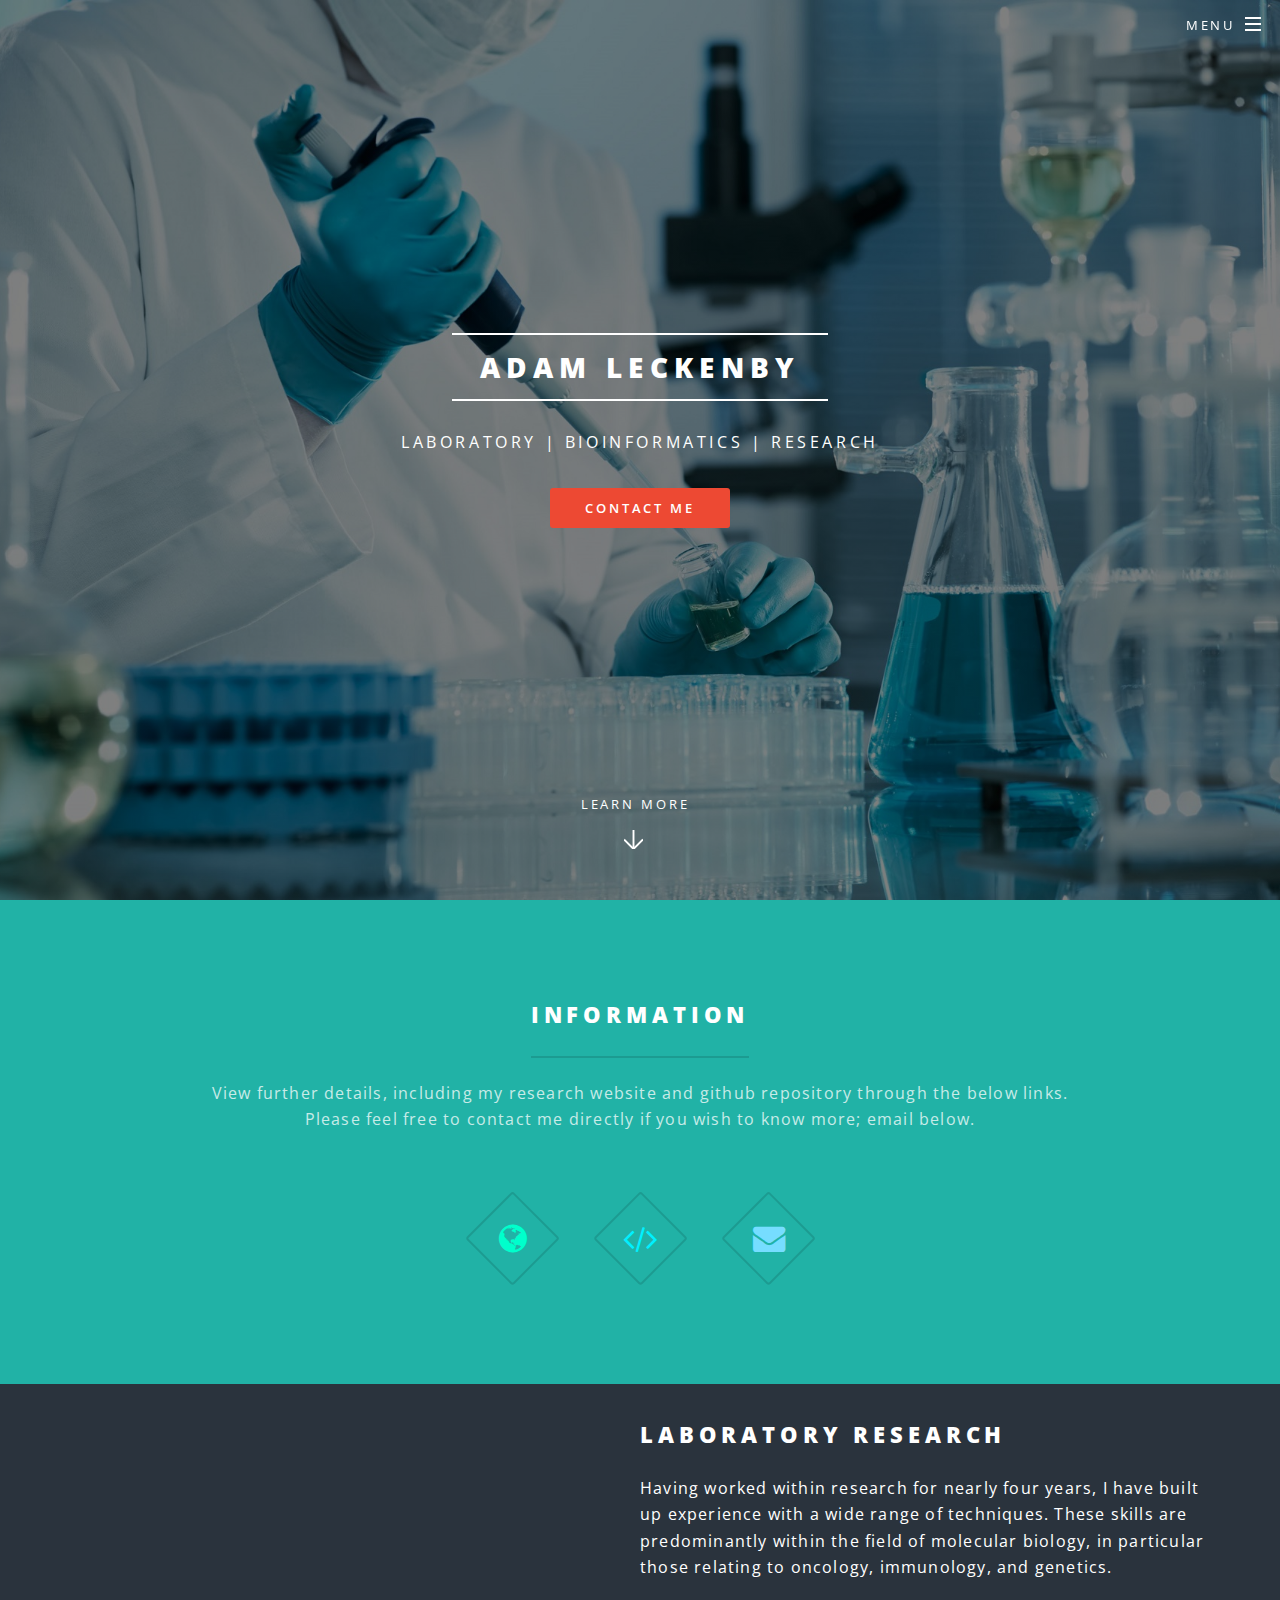
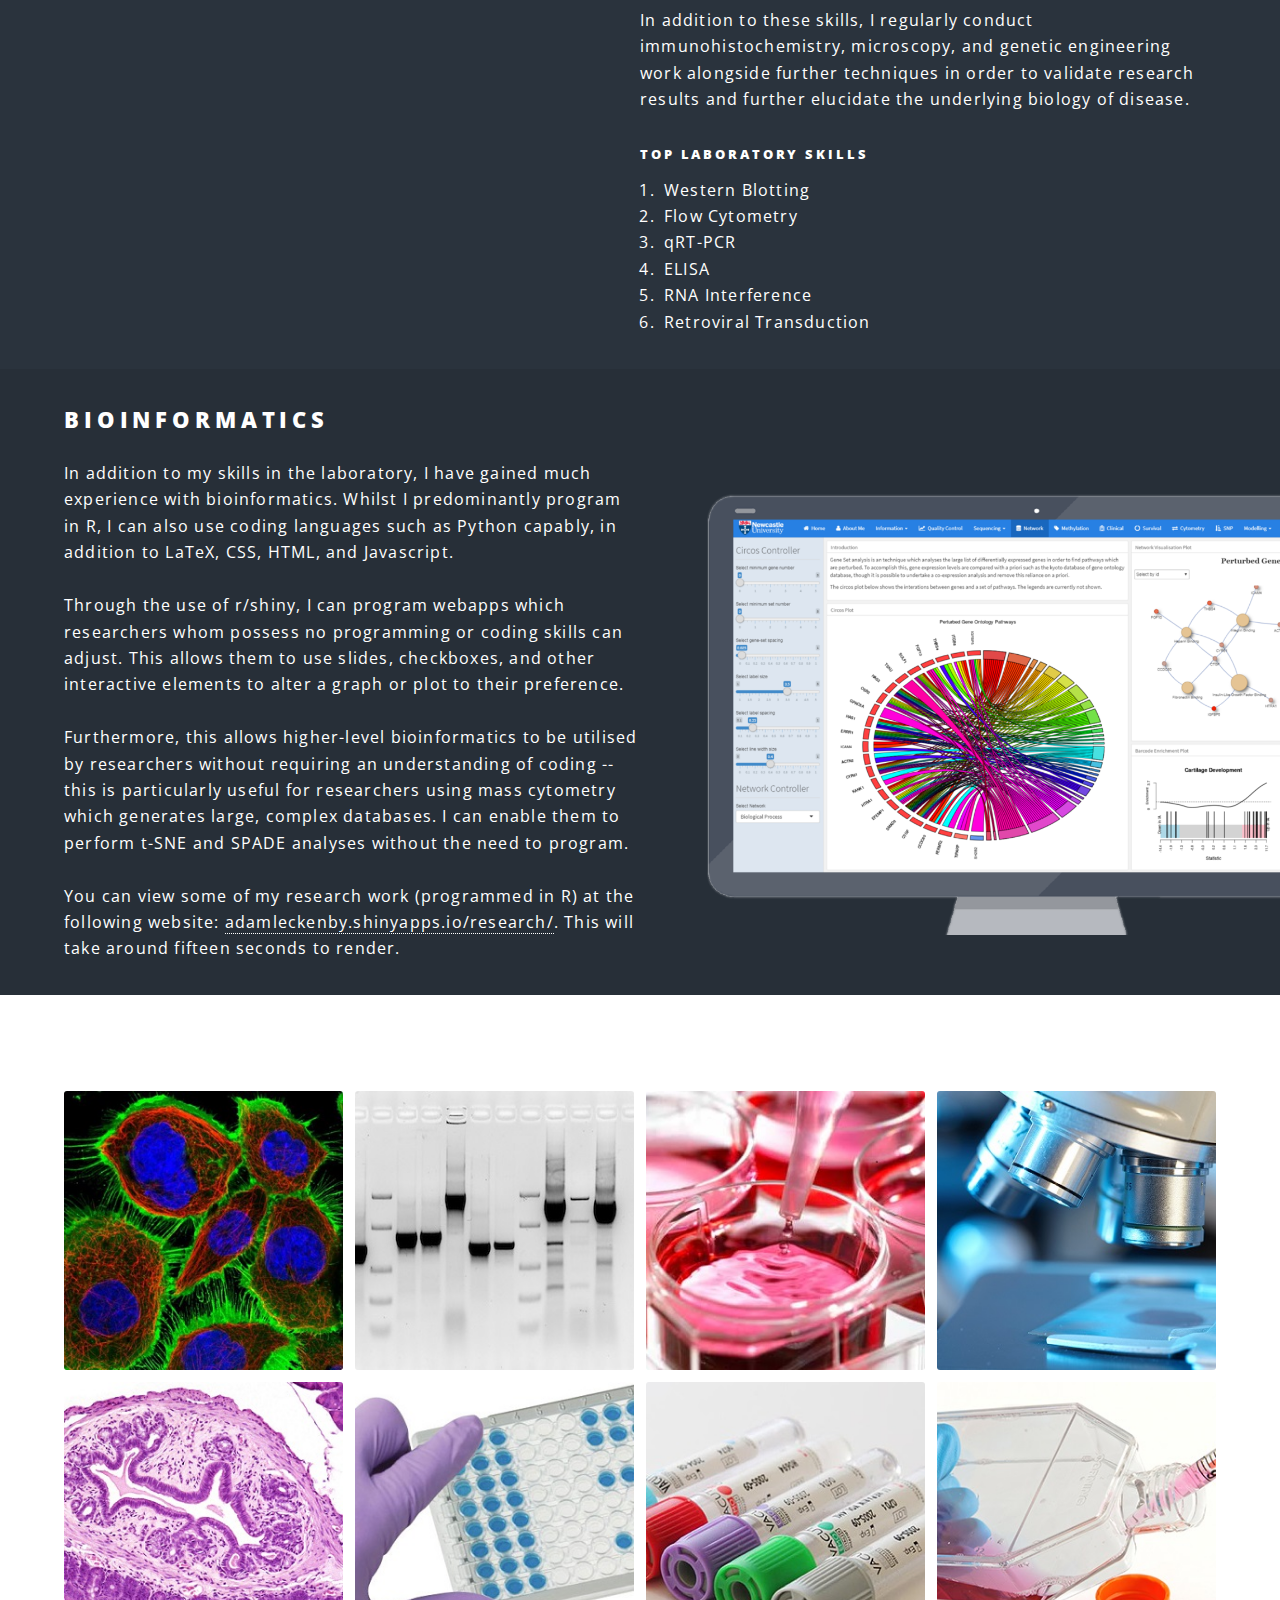
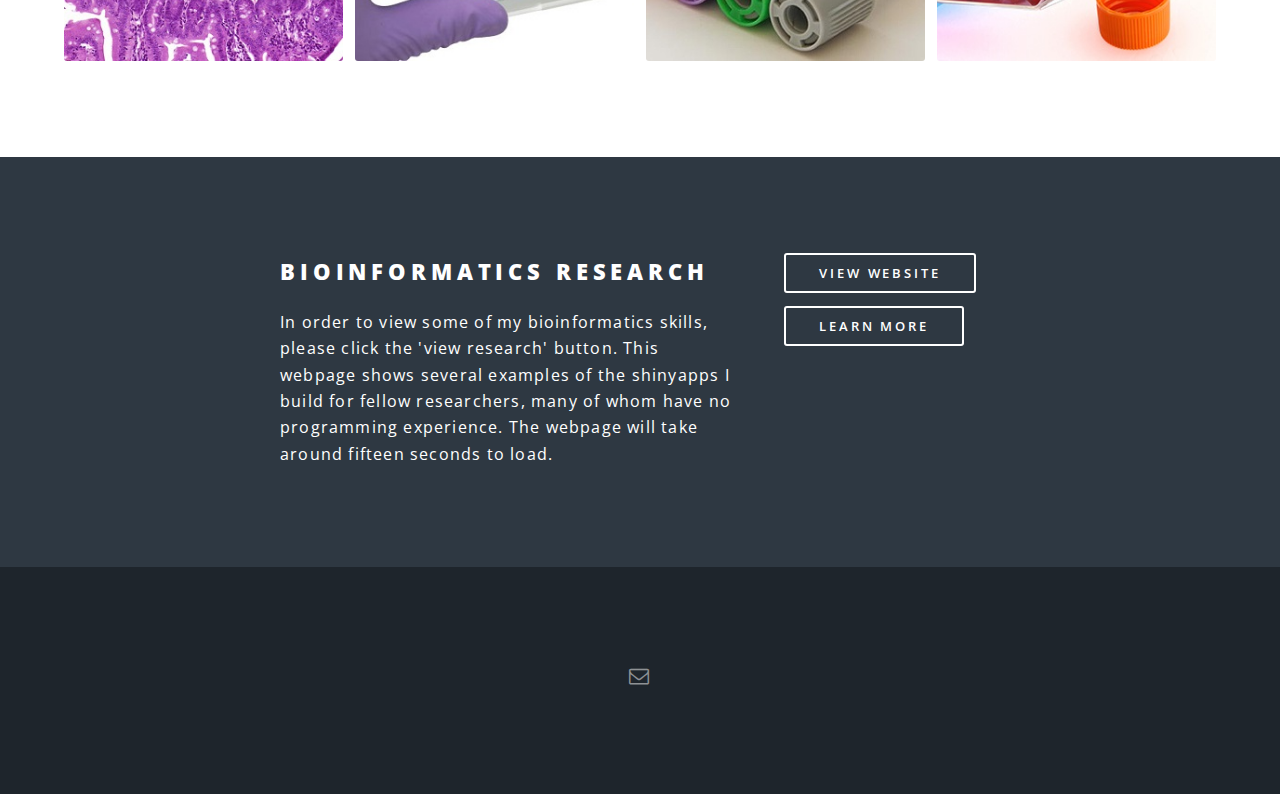
==== index.html @ 069f8b8f "Website Re-upload 2017" ====
<!DOCTYPE HTML>
<html>
	<head>
		<title>Adam Leckenby</title>
		<meta charset="utf-8" />
		<meta name="viewport" content="width=device-width, initial-scale=1" />
		<!--[if lte IE 8]><script src="assets/js/ie/html5shiv.js"></script><![endif]-->
		<link rel="stylesheet" href="assets/css/main.css" />
		<!--[if lte IE 8]><link rel="stylesheet" href="assets/css/ie8.css" /><![endif]-->
		<!--[if lte IE 9]><link rel="stylesheet" href="assets/css/ie9.css" /><![endif]-->
	</head>
	<body class="landing">

		<!-- Page Wrapper -->
			<div id="page-wrapper">

				<!-- Header -->
					<header id="header" class="alt">
						<h1><a href="index.html">Adam Leckenby</a></h1>
						<nav id="nav">
							<ul>
								<li class="special">
									<a href="#menu" class="menuToggle"><span>Menu</span></a>
									<div id="menu">
										<ul>
											<li><a href="index.html">Home</a></li>
											<li><a href="#two">Research</a></li>
											<li><a href="#one">Contact Me</a></li>
										</ul>
									</div>
								</li>
							</ul>
						</nav>
					</header>

				<!-- Banner -->
					<section id="banner">
						<div class="inner">
							<h2>Adam Leckenby</h2>
							<p>Laboratory | Bioinformatics | Research </p>
							<ul class="actions">
								<li><a href="mailto:adam.leckenby@newcastle.ac.uk" class="button special">Contact Me</a></li>
							</ul>
						</div>
						<a href="#one" class="more scrolly">Learn More</a>
					</section>

				<!-- One -->
					<section id="one" class="wrapper style1 special">
						<div class="inner">
							<header class="major">
								<h2>Information</h2>
								<p>View further details, including my research website and github repository through the below links.<br />
								Please feel free to contact me directly if you wish to know more; email below.</p>
							</header>
							<ul class="icons major">
								<li><a href="https://adamleckenby.shinyapps.io/research/" <span class="icon fa-globe major style1" > <span class="label"></span></span></li></a>
								<li><a href="https://www.github.com/adamleckenby" <span class="icon fa-code major style2"> <span class="label"></span></span></li></a>
								<li><a href="mailto:adam.leckenby@newcastle.ac.uk" <span class="icon fa-envelope major style3"> <span class="label"></span></span></li></a>
							</ul>
						</div>
					</section>

				<!-- Two -->
					<section id="two" class="wrapper alt style2">
						<section class="spotlight">
							<div class="image"><img src="images/pic01.png" alt="" /></div><div class="content">
								<h2>Laboratory Research</h2>
								<p>Having worked within research for nearly four years, I have built up experience with a wide range of techniques. These skills are predominantly within the field of molecular biology, in particular those relating to oncology, immunology, and genetics. <br />
								 <br />
								In addition to these skills, I regularly conduct immunohistochemistry, microscopy, and genetic engineering work alongside further techniques in order to validate research results and further elucidate the underlying biology of disease.</p>							
								<h5>Top Laboratory Skills</h5>
								<ol>
									<li>Western Blotting</li>
									<li>Flow Cytometry</li>
									<li>qRT-PCR</li>
									<li>ELISA</li>
									<li>RNA Interference</li>
									<li>Retroviral Transduction</li>
								</ol>
							</div>
						</section>
						<section class="spotlight">
							<div class="image"><img src="images/pic02.png" alt="" /></div><div class="content">
								<h2>Bioinformatics</h2>
								<p>In addition to my skills in the laboratory, I have gained much experience with bioinformatics. Whilst I predominantly program in R, I can also use coding languages such as Python capably, in addition to LaTeX, CSS, HTML, and Javascript. <br />
								 <br />
								Through the use of r/shiny, I can program webapps which researchers whom possess no programming or coding skills can adjust. This allows them to use slides, checkboxes, and other interactive elements to alter a graph or plot to their preference. <br />
								 <br />
								Furthermore, this allows higher-level bioinformatics to be utilised by researchers without requiring an understanding of coding -- this is particularly useful for researchers using mass cytometry which generates large, complex databases. I can enable them to perform t-SNE and SPADE analyses without the need to program. <br />
								 <br />
								You can view some of my research work (programmed in R) at the following website: <a href="https://adamleckenby.shinyapps.io/research/">adamleckenby.shinyapps.io/research/</a>. This will take around fifteen seconds to render. </p>
							</div>
						</section>
						<section class="wrapper style5">
							<div class="inner">
							    <div class="box alt">
									<div class="row uniform 50%">
										<div class="3u"><span class="image fit"><img src="images/a.jpg" alt="" /></span></div>
										<div class="3u"><span class="image fit"><img src="images/b.jpg" alt="" /></span></div>
										<div class="3u"><span class="image fit"><img src="images/c.jpg" alt="" /></span></div>
										<div class="3u"><span class="image fit"><img src="images/d.jpg" alt="" /></span></div>
										<div class="3u"><span class="image fit"><img src="images/e.jpg" alt="" /></span></div>
										<div class="3u"><span class="image fit"><img src="images/f.jpg" alt="" /></span></div>
										<div class="3u"><span class="image fit"><img src="images/g.jpg" alt="" /></span></div>
										<div class="3u"><span class="image fit"><img src="images/h.jpg" alt="" /></span></div>
									</div>
							    </div>
						</section>

				<!-- CTA -->
					<section id="cta" class="wrapper style4">
						<div class="inner">
							<header>
								<h2>Bioinformatics Research</h2>
							    <p>In order to view some of my bioinformatics skills, please click the 'view research' button. This webpage shows several examples of the shinyapps I build for fellow researchers, many of whom have no programming experience. The webpage will take around fifteen seconds to load.</p>
							</header>
							<ul class="actions horizontal">
								<li><a href="https://adamleckenby.shinyapps.io/research/" class="button fit">View Website</a></li>
								<li><a href="https://uk.linkedin.com/in/adamleckenby" class="button fit">Learn More</a></li>
							</ul>
						</div>
					</section>

				<!-- Footer -->
					<footer id="footer">
						<ul class="icons">
							<li><a href="mailto:adam.leckenby@newcastle.ac.uk" class="icon fa-envelope-o"><span class="label">Email</span></a></li>
						</ul>
					</footer>

			</div>

		<!-- Scripts -->
			<script src="assets/js/jquery.min.js"></script>
			<script src="assets/js/jquery.scrollex.min.js"></script>
			<script src="assets/js/jquery.scrolly.min.js"></script>
			<script src="assets/js/skel.min.js"></script>
			<script src="assets/js/util.js"></script>
			<!--[if lte IE 8]><script src="assets/js/ie/respond.min.js"></script><![endif]-->
			<script src="assets/js/main.js"></script>

	</body>
</html>
---- assets/css/main.css ----
@import url(font-awesome.min.css);
@import url("https://fonts.googleapis.com/css?family=Open+Sans:400,400italic,600,600italic,800,800italic");

/*
	Spectral by HTML5 UP
	html5up.net | @ajlkn
	Free for personal and commercial use under the CCA 3.0 license (html5up.net/license)
*/

/* Reset */

	html, body, div, span, applet, object, iframe, h1, h2, h3, h4, h5, h6, p, blockquote, pre, a, abbr, acronym, address, big, cite, code, del, dfn, em, img, ins, kbd, q, s, samp, small, strike, strong, sub, sup, tt, var, b, u, i, center, dl, dt, dd, ol, ul, li, fieldset, form, label, legend, table, caption, tbody, tfoot, thead, tr, th, td, article, aside, canvas, details, embed, figure, figcaption, footer, header, hgroup, menu, nav, output, ruby, section, summary, time, mark, audio, video {
		margin: 0;
		padding: 0;
		border: 0;
		font-size: 100%;
		font: inherit;
		vertical-align: baseline;
	}

	article, aside, details, figcaption, figure, footer, header, hgroup, menu, nav, section {
		display: block;
	}

	body {
		line-height: 1;
	}

	ol, ul {
		list-style: none;
	}

	blockquote, q {
		quotes: none;
	}

	blockquote:before, blockquote:after, q:before, q:after {
		content: '';
		content: none;
	}

	table {
		border-collapse: collapse;
		border-spacing: 0;
	}

	body {
		-webkit-text-size-adjust: none;
	}

/* Box Model */

	*, *:before, *:after {
		-moz-box-sizing: border-box;
		-webkit-box-sizing: border-box;
		box-sizing: border-box;
	}

/* Grid */

	.row {
		border-bottom: solid 1px transparent;
		-moz-box-sizing: border-box;
		-webkit-box-sizing: border-box;
		box-sizing: border-box;
	}

	.row > * {
		float: left;
		-moz-box-sizing: border-box;
		-webkit-box-sizing: border-box;
		box-sizing: border-box;
	}

	.row:after, .row:before {
		content: '';
		display: block;
		clear: both;
		height: 0;
	}

	.row.uniform > * > :first-child {
		margin-top: 0;
	}

	.row.uniform > * > :last-child {
		margin-bottom: 0;
	}

	.row.\30 \25 > * {
		padding: 0 0 0 0em;
	}

	.row.\30 \25 {
		margin: 0 0 -1px 0em;
	}

	.row.uniform.\30 \25 > * {
		padding: 0em 0 0 0em;
	}

	.row.uniform.\30 \25 {
		margin: 0em 0 -1px 0em;
	}

	.row > * {
		padding: 0 0 0 1.5em;
	}

	.row {
		margin: 0 0 -1px -1.5em;
	}

	.row.uniform > * {
		padding: 1.5em 0 0 1.5em;
	}

	.row.uniform {
		margin: -1.5em 0 -1px -1.5em;
	}

	.row.\32 00\25 > * {
		padding: 0 0 0 3em;
	}

	.row.\32 00\25 {
		margin: 0 0 -1px -3em;
	}

	.row.uniform.\32 00\25 > * {
		padding: 3em 0 0 3em;
	}

	.row.uniform.\32 00\25 {
		margin: -3em 0 -1px -3em;
	}

	.row.\31 50\25 > * {
		padding: 0 0 0 2.25em;
	}

	.row.\31 50\25 {
		margin: 0 0 -1px -2.25em;
	}

	.row.uniform.\31 50\25 > * {
		padding: 2.25em 0 0 2.25em;
	}

	.row.uniform.\31 50\25 {
		margin: -2.25em 0 -1px -2.25em;
	}

	.row.\35 0\25 > * {
		padding: 0 0 0 0.75em;
	}

	.row.\35 0\25 {
		margin: 0 0 -1px -0.75em;
	}

	.row.uniform.\35 0\25 > * {
		padding: 0.75em 0 0 0.75em;
	}

	.row.uniform.\35 0\25 {
		margin: -0.75em 0 -1px -0.75em;
	}

	.row.\32 5\25 > * {
		padding: 0 0 0 0.375em;
	}

	.row.\32 5\25 {
		margin: 0 0 -1px -0.375em;
	}

	.row.uniform.\32 5\25 > * {
		padding: 0.375em 0 0 0.375em;
	}

	.row.uniform.\32 5\25 {
		margin: -0.375em 0 -1px -0.375em;
	}

	.\31 2u, .\31 2u\24 {
		width: 100%;
		clear: none;
		margin-left: 0;
	}

	.\31 1u, .\31 1u\24 {
		width: 91.6666666667%;
		clear: none;
		margin-left: 0;
	}

	.\31 0u, .\31 0u\24 {
		width: 83.3333333333%;
		clear: none;
		margin-left: 0;
	}

	.\39 u, .\39 u\24 {
		width: 75%;
		clear: none;
		margin-left: 0;
	}

	.\38 u, .\38 u\24 {
		width: 66.6666666667%;
		clear: none;
		margin-left: 0;
	}

	.\37 u, .\37 u\24 {
		width: 58.3333333333%;
		clear: none;
		margin-left: 0;
	}

	.\36 u, .\36 u\24 {
		width: 50%;
		clear: none;
		margin-left: 0;
	}

	.\35 u, .\35 u\24 {
		width: 41.6666666667%;
		clear: none;
		margin-left: 0;
	}

	.\34 u, .\34 u\24 {
		width: 33.3333333333%;
		clear: none;
		margin-left: 0;
	}

	.\33 u, .\33 u\24 {
		width: 25%;
		clear: none;
		margin-left: 0;
	}

	.\32 u, .\32 u\24 {
		width: 16.6666666667%;
		clear: none;
		margin-left: 0;
	}

	.\31 u, .\31 u\24 {
		width: 8.3333333333%;
		clear: none;
		margin-left: 0;
	}

	.\31 2u\24 + *,
	.\31 1u\24 + *,
	.\31 0u\24 + *,
	.\39 u\24 + *,
	.\38 u\24 + *,
	.\37 u\24 + *,
	.\36 u\24 + *,
	.\35 u\24 + *,
	.\34 u\24 + *,
	.\33 u\24 + *,
	.\32 u\24 + *,
	.\31 u\24 + * {
		clear: left;
	}

	.\-11u {
		margin-left: 91.66667%;
	}

	.\-10u {
		margin-left: 83.33333%;
	}

	.\-9u {
		margin-left: 75%;
	}

	.\-8u {
		margin-left: 66.66667%;
	}

	.\-7u {
		margin-left: 58.33333%;
	}

	.\-6u {
		margin-left: 50%;
	}

	.\-5u {
		margin-left: 41.66667%;
	}

	.\-4u {
		margin-left: 33.33333%;
	}

	.\-3u {
		margin-left: 25%;
	}

	.\-2u {
		margin-left: 16.66667%;
	}

	.\-1u {
		margin-left: 8.33333%;
	}

	@media screen and (max-width: 1680px) {

		.row > * {
			padding: 0 0 0 1.5em;
		}

		.row {
			margin: 0 0 -1px -1.5em;
		}

		.row.uniform > * {
			padding: 1.5em 0 0 1.5em;
		}

		.row.uniform {
			margin: -1.5em 0 -1px -1.5em;
		}

		.row.\32 00\25 > * {
			padding: 0 0 0 3em;
		}

		.row.\32 00\25 {
			margin: 0 0 -1px -3em;
		}

		.row.uniform.\32 00\25 > * {
			padding: 3em 0 0 3em;
		}

		.row.uniform.\32 00\25 {
			margin: -3em 0 -1px -3em;
		}

		.row.\31 50\25 > * {
			padding: 0 0 0 2.25em;
		}

		.row.\31 50\25 {
			margin: 0 0 -1px -2.25em;
		}

		.row.uniform.\31 50\25 > * {
			padding: 2.25em 0 0 2.25em;
		}

		.row.uniform.\31 50\25 {
			margin: -2.25em 0 -1px -2.25em;
		}

		.row.\35 0\25 > * {
			padding: 0 0 0 0.75em;
		}

		.row.\35 0\25 {
			margin: 0 0 -1px -0.75em;
		}

		.row.uniform.\35 0\25 > * {
			padding: 0.75em 0 0 0.75em;
		}

		.row.uniform.\35 0\25 {
			margin: -0.75em 0 -1px -0.75em;
		}

		.row.\32 5\25 > * {
			padding: 0 0 0 0.375em;
		}

		.row.\32 5\25 {
			margin: 0 0 -1px -0.375em;
		}

		.row.uniform.\32 5\25 > * {
			padding: 0.375em 0 0 0.375em;
		}

		.row.uniform.\32 5\25 {
			margin: -0.375em 0 -1px -0.375em;
		}

		.\31 2u\28xlarge\29, .\31 2u\24\28xlarge\29 {
			width: 100%;
			clear: none;
			margin-left: 0;
		}

		.\31 1u\28xlarge\29, .\31 1u\24\28xlarge\29 {
			width: 91.6666666667%;
			clear: none;
			margin-left: 0;
		}

		.\31 0u\28xlarge\29, .\31 0u\24\28xlarge\29 {
			width: 83.3333333333%;
			clear: none;
			margin-left: 0;
		}

		.\39 u\28xlarge\29, .\39 u\24\28xlarge\29 {
			width: 75%;
			clear: none;
			margin-left: 0;
		}

		.\38 u\28xlarge\29, .\38 u\24\28xlarge\29 {
			width: 66.6666666667%;
			clear: none;
			margin-left: 0;
		}

		.\37 u\28xlarge\29, .\37 u\24\28xlarge\29 {
			width: 58.3333333333%;
			clear: none;
			margin-left: 0;
		}

		.\36 u\28xlarge\29, .\36 u\24\28xlarge\29 {
			width: 50%;
			clear: none;
			margin-left: 0;
		}

		.\35 u\28xlarge\29, .\35 u\24\28xlarge\29 {
			width: 41.6666666667%;
			clear: none;
			margin-left: 0;
		}

		.\34 u\28xlarge\29, .\34 u\24\28xlarge\29 {
			width: 33.3333333333%;
			clear: none;
			margin-left: 0;
		}

		.\33 u\28xlarge\29, .\33 u\24\28xlarge\29 {
			width: 25%;
			clear: none;
			margin-left: 0;
		}

		.\32 u\28xlarge\29, .\32 u\24\28xlarge\29 {
			width: 16.6666666667%;
			clear: none;
			margin-left: 0;
		}

		.\31 u\28xlarge\29, .\31 u\24\28xlarge\29 {
			width: 8.3333333333%;
			clear: none;
			margin-left: 0;
		}

		.\31 2u\24\28xlarge\29 + *,
		.\31 1u\24\28xlarge\29 + *,
		.\31 0u\24\28xlarge\29 + *,
		.\39 u\24\28xlarge\29 + *,
		.\38 u\24\28xlarge\29 + *,
		.\37 u\24\28xlarge\29 + *,
		.\36 u\24\28xlarge\29 + *,
		.\35 u\24\28xlarge\29 + *,
		.\34 u\24\28xlarge\29 + *,
		.\33 u\24\28xlarge\29 + *,
		.\32 u\24\28xlarge\29 + *,
		.\31 u\24\28xlarge\29 + * {
			clear: left;
		}

		.\-11u\28xlarge\29 {
			margin-left: 91.66667%;
		}

		.\-10u\28xlarge\29 {
			margin-left: 83.33333%;
		}

		.\-9u\28xlarge\29 {
			margin-left: 75%;
		}

		.\-8u\28xlarge\29 {
			margin-left: 66.66667%;
		}

		.\-7u\28xlarge\29 {
			margin-left: 58.33333%;
		}

		.\-6u\28xlarge\29 {
			margin-left: 50%;
		}

		.\-5u\28xlarge\29 {
			margin-left: 41.66667%;
		}

		.\-4u\28xlarge\29 {
			margin-left: 33.33333%;
		}

		.\-3u\28xlarge\29 {
			margin-left: 25%;
		}

		.\-2u\28xlarge\29 {
			margin-left: 16.66667%;
		}

		.\-1u\28xlarge\29 {
			margin-left: 8.33333%;
		}

	}

	@media screen and (max-width: 1280px) {

		.row > * {
			padding: 0 0 0 1.5em;
		}

		.row {
			margin: 0 0 -1px -1.5em;
		}

		.row.uniform > * {
			padding: 1.5em 0 0 1.5em;
		}

		.row.uniform {
			margin: -1.5em 0 -1px -1.5em;
		}

		.row.\32 00\25 > * {
			padding: 0 0 0 3em;
		}

		.row.\32 00\25 {
			margin: 0 0 -1px -3em;
		}

		.row.uniform.\32 00\25 > * {
			padding: 3em 0 0 3em;
		}

		.row.uniform.\32 00\25 {
			margin: -3em 0 -1px -3em;
		}

		.row.\31 50\25 > * {
			padding: 0 0 0 2.25em;
		}

		.row.\31 50\25 {
			margin: 0 0 -1px -2.25em;
		}

		.row.uniform.\31 50\25 > * {
			padding: 2.25em 0 0 2.25em;
		}

		.row.uniform.\31 50\25 {
			margin: -2.25em 0 -1px -2.25em;
		}

		.row.\35 0\25 > * {
			padding: 0 0 0 0.75em;
		}

		.row.\35 0\25 {
			margin: 0 0 -1px -0.75em;
		}

		.row.uniform.\35 0\25 > * {
			padding: 0.75em 0 0 0.75em;
		}

		.row.uniform.\35 0\25 {
			margin: -0.75em 0 -1px -0.75em;
		}

		.row.\32 5\25 > * {
			padding: 0 0 0 0.375em;
		}

		.row.\32 5\25 {
			margin: 0 0 -1px -0.375em;
		}

		.row.uniform.\32 5\25 > * {
			padding: 0.375em 0 0 0.375em;
		}

		.row.uniform.\32 5\25 {
			margin: -0.375em 0 -1px -0.375em;
		}

		.\31 2u\28large\29, .\31 2u\24\28large\29 {
			width: 100%;
			clear: none;
			margin-left: 0;
		}

		.\31 1u\28large\29, .\31 1u\24\28large\29 {
			width: 91.6666666667%;
			clear: none;
			margin-left: 0;
		}

		.\31 0u\28large\29, .\31 0u\24\28large\29 {
			width: 83.3333333333%;
			clear: none;
			margin-left: 0;
		}

		.\39 u\28large\29, .\39 u\24\28large\29 {
			width: 75%;
			clear: none;
			margin-left: 0;
		}

		.\38 u\28large\29, .\38 u\24\28large\29 {
			width: 66.6666666667%;
			clear: none;
			margin-left: 0;
		}

		.\37 u\28large\29, .\37 u\24\28large\29 {
			width: 58.3333333333%;
			clear: none;
			margin-left: 0;
		}

		.\36 u\28large\29, .\36 u\24\28large\29 {
			width: 50%;
			clear: none;
			margin-left: 0;
		}

		.\35 u\28large\29, .\35 u\24\28large\29 {
			width: 41.6666666667%;
			clear: none;
			margin-left: 0;
		}

		.\34 u\28large\29, .\34 u\24\28large\29 {
			width: 33.3333333333%;
			clear: none;
			margin-left: 0;
		}

		.\33 u\28large\29, .\33 u\24\28large\29 {
			width: 25%;
			clear: none;
			margin-left: 0;
		}

		.\32 u\28large\29, .\32 u\24\28large\29 {
			width: 16.6666666667%;
			clear: none;
			margin-left: 0;
		}

		.\31 u\28large\29, .\31 u\24\28large\29 {
			width: 8.3333333333%;
			clear: none;
			margin-left: 0;
		}

		.\31 2u\24\28large\29 + *,
		.\31 1u\24\28large\29 + *,
		.\31 0u\24\28large\29 + *,
		.\39 u\24\28large\29 + *,
		.\38 u\24\28large\29 + *,
		.\37 u\24\28large\29 + *,
		.\36 u\24\28large\29 + *,
		.\35 u\24\28large\29 + *,
		.\34 u\24\28large\29 + *,
		.\33 u\24\28large\29 + *,
		.\32 u\24\28large\29 + *,
		.\31 u\24\28large\29 + * {
			clear: left;
		}

		.\-11u\28large\29 {
			margin-left: 91.66667%;
		}

		.\-10u\28large\29 {
			margin-left: 83.33333%;
		}

		.\-9u\28large\29 {
			margin-left: 75%;
		}

		.\-8u\28large\29 {
			margin-left: 66.66667%;
		}

		.\-7u\28large\29 {
			margin-left: 58.33333%;
		}

		.\-6u\28large\29 {
			margin-left: 50%;
		}

		.\-5u\28large\29 {
			margin-left: 41.66667%;
		}

		.\-4u\28large\29 {
			margin-left: 33.33333%;
		}

		.\-3u\28large\29 {
			margin-left: 25%;
		}

		.\-2u\28large\29 {
			margin-left: 16.66667%;
		}

		.\-1u\28large\29 {
			margin-left: 8.33333%;
		}

	}

	@media screen and (max-width: 980px) {

		.row > * {
			padding: 0 0 0 1.5em;
		}

		.row {
			margin: 0 0 -1px -1.5em;
		}

		.row.uniform > * {
			padding: 1.5em 0 0 1.5em;
		}

		.row.uniform {
			margin: -1.5em 0 -1px -1.5em;
		}

		.row.\32 00\25 > * {
			padding: 0 0 0 3em;
		}

		.row.\32 00\25 {
			margin: 0 0 -1px -3em;
		}

		.row.uniform.\32 00\25 > * {
			padding: 3em 0 0 3em;
		}

		.row.uniform.\32 00\25 {
			margin: -3em 0 -1px -3em;
		}

		.row.\31 50\25 > * {
			padding: 0 0 0 2.25em;
		}

		.row.\31 50\25 {
			margin: 0 0 -1px -2.25em;
		}

		.row.uniform.\31 50\25 > * {
			padding: 2.25em 0 0 2.25em;
		}

		.row.uniform.\31 50\25 {
			margin: -2.25em 0 -1px -2.25em;
		}

		.row.\35 0\25 > * {
			padding: 0 0 0 0.75em;
		}

		.row.\35 0\25 {
			margin: 0 0 -1px -0.75em;
		}

		.row.uniform.\35 0\25 > * {
			padding: 0.75em 0 0 0.75em;
		}

		.row.uniform.\35 0\25 {
			margin: -0.75em 0 -1px -0.75em;
		}

		.row.\32 5\25 > * {
			padding: 0 0 0 0.375em;
		}

		.row.\32 5\25 {
			margin: 0 0 -1px -0.375em;
		}

		.row.uniform.\32 5\25 > * {
			padding: 0.375em 0 0 0.375em;
		}

		.row.uniform.\32 5\25 {
			margin: -0.375em 0 -1px -0.375em;
		}

		.\31 2u\28medium\29, .\31 2u\24\28medium\29 {
			width: 100%;
			clear: none;
			margin-left: 0;
		}

		.\31 1u\28medium\29, .\31 1u\24\28medium\29 {
			width: 91.6666666667%;
			clear: none;
			margin-left: 0;
		}

		.\31 0u\28medium\29, .\31 0u\24\28medium\29 {
			width: 83.3333333333%;
			clear: none;
			margin-left: 0;
		}

		.\39 u\28medium\29, .\39 u\24\28medium\29 {
			width: 75%;
			clear: none;
			margin-left: 0;
		}

		.\38 u\28medium\29, .\38 u\24\28medium\29 {
			width: 66.6666666667%;
			clear: none;
			margin-left: 0;
		}

		.\37 u\28medium\29, .\37 u\24\28medium\29 {
			width: 58.3333333333%;
			clear: none;
			margin-left: 0;
		}

		.\36 u\28medium\29, .\36 u\24\28medium\29 {
			width: 50%;
			clear: none;
			margin-left: 0;
		}

		.\35 u\28medium\29, .\35 u\24\28medium\29 {
			width: 41.6666666667%;
			clear: none;
			margin-left: 0;
		}

		.\34 u\28medium\29, .\34 u\24\28medium\29 {
			width: 33.3333333333%;
			clear: none;
			margin-left: 0;
		}

		.\33 u\28medium\29, .\33 u\24\28medium\29 {
			width: 25%;
			clear: none;
			margin-left: 0;
		}

		.\32 u\28medium\29, .\32 u\24\28medium\29 {
			width: 16.6666666667%;
			clear: none;
			margin-left: 0;
		}

		.\31 u\28medium\29, .\31 u\24\28medium\29 {
			width: 8.3333333333%;
			clear: none;
			margin-left: 0;
		}

		.\31 2u\24\28medium\29 + *,
		.\31 1u\24\28medium\29 + *,
		.\31 0u\24\28medium\29 + *,
		.\39 u\24\28medium\29 + *,
		.\38 u\24\28medium\29 + *,
		.\37 u\24\28medium\29 + *,
		.\36 u\24\28medium\29 + *,
		.\35 u\24\28medium\29 + *,
		.\34 u\24\28medium\29 + *,
		.\33 u\24\28medium\29 + *,
		.\32 u\24\28medium\29 + *,
		.\31 u\24\28medium\29 + * {
			clear: left;
		}

		.\-11u\28medium\29 {
			margin-left: 91.66667%;
		}

		.\-10u\28medium\29 {
			margin-left: 83.33333%;
		}

		.\-9u\28medium\29 {
			margin-left: 75%;
		}

		.\-8u\28medium\29 {
			margin-left: 66.66667%;
		}

		.\-7u\28medium\29 {
			margin-left: 58.33333%;
		}

		.\-6u\28medium\29 {
			margin-left: 50%;
		}

		.\-5u\28medium\29 {
			margin-left: 41.66667%;
		}

		.\-4u\28medium\29 {
			margin-left: 33.33333%;
		}

		.\-3u\28medium\29 {
			margin-left: 25%;
		}

		.\-2u\28medium\29 {
			margin-left: 16.66667%;
		}

		.\-1u\28medium\29 {
			margin-left: 8.33333%;
		}

	}

	@media screen and (max-width: 736px) {

		.row > * {
			padding: 0 0 0 1.5em;
		}

		.row {
			margin: 0 0 -1px -1.5em;
		}

		.row.uniform > * {
			padding: 1.5em 0 0 1.5em;
		}

		.row.uniform {
			margin: -1.5em 0 -1px -1.5em;
		}

		.row.\32 00\25 > * {
			padding: 0 0 0 3em;
		}

		.row.\32 00\25 {
			margin: 0 0 -1px -3em;
		}

		.row.uniform.\32 00\25 > * {
			padding: 3em 0 0 3em;
		}

		.row.uniform.\32 00\25 {
			margin: -3em 0 -1px -3em;
		}

		.row.\31 50\25 > * {
			padding: 0 0 0 2.25em;
		}

		.row.\31 50\25 {
			margin: 0 0 -1px -2.25em;
		}

		.row.uniform.\31 50\25 > * {
			padding: 2.25em 0 0 2.25em;
		}

		.row.uniform.\31 50\25 {
			margin: -2.25em 0 -1px -2.25em;
		}

		.row.\35 0\25 > * {
			padding: 0 0 0 0.75em;
		}

		.row.\35 0\25 {
			margin: 0 0 -1px -0.75em;
		}

		.row.uniform.\35 0\25 > * {
			padding: 0.75em 0 0 0.75em;
		}

		.row.uniform.\35 0\25 {
			margin: -0.75em 0 -1px -0.75em;
		}

		.row.\32 5\25 > * {
			padding: 0 0 0 0.375em;
		}

		.row.\32 5\25 {
			margin: 0 0 -1px -0.375em;
		}

		.row.uniform.\32 5\25 > * {
			padding: 0.375em 0 0 0.375em;
		}

		.row.uniform.\32 5\25 {
			margin: -0.375em 0 -1px -0.375em;
		}

		.\31 2u\28small\29, .\31 2u\24\28small\29 {
			width: 100%;
			clear: none;
			margin-left: 0;
		}

		.\31 1u\28small\29, .\31 1u\24\28small\29 {
			width: 91.6666666667%;
			clear: none;
			margin-left: 0;
		}

		.\31 0u\28small\29, .\31 0u\24\28small\29 {
			width: 83.3333333333%;
			clear: none;
			margin-left: 0;
		}

		.\39 u\28small\29, .\39 u\24\28small\29 {
			width: 75%;
			clear: none;
			margin-left: 0;
		}

		.\38 u\28small\29, .\38 u\24\28small\29 {
			width: 66.6666666667%;
			clear: none;
			margin-left: 0;
		}

		.\37 u\28small\29, .\37 u\24\28small\29 {
			width: 58.3333333333%;
			clear: none;
			margin-left: 0;
		}

		.\36 u\28small\29, .\36 u\24\28small\29 {
			width: 50%;
			clear: none;
			margin-left: 0;
		}

		.\35 u\28small\29, .\35 u\24\28small\29 {
			width: 41.6666666667%;
			clear: none;
			margin-left: 0;
		}

		.\34 u\28small\29, .\34 u\24\28small\29 {
			width: 33.3333333333%;
			clear: none;
			margin-left: 0;
		}

		.\33 u\28small\29, .\33 u\24\28small\29 {
			width: 25%;
			clear: none;
			margin-left: 0;
		}

		.\32 u\28small\29, .\32 u\24\28small\29 {
			width: 16.6666666667%;
			clear: none;
			margin-left: 0;
		}

		.\31 u\28small\29, .\31 u\24\28small\29 {
			width: 8.3333333333%;
			clear: none;
			margin-left: 0;
		}

		.\31 2u\24\28small\29 + *,
		.\31 1u\24\28small\29 + *,
		.\31 0u\24\28small\29 + *,
		.\39 u\24\28small\29 + *,
		.\38 u\24\28small\29 + *,
		.\37 u\24\28small\29 + *,
		.\36 u\24\28small\29 + *,
		.\35 u\24\28small\29 + *,
		.\34 u\24\28small\29 + *,
		.\33 u\24\28small\29 + *,
		.\32 u\24\28small\29 + *,
		.\31 u\24\28small\29 + * {
			clear: left;
		}

		.\-11u\28small\29 {
			margin-left: 91.66667%;
		}

		.\-10u\28small\29 {
			margin-left: 83.33333%;
		}

		.\-9u\28small\29 {
			margin-left: 75%;
		}

		.\-8u\28small\29 {
			margin-left: 66.66667%;
		}

		.\-7u\28small\29 {
			margin-left: 58.33333%;
		}

		.\-6u\28small\29 {
			margin-left: 50%;
		}

		.\-5u\28small\29 {
			margin-left: 41.66667%;
		}

		.\-4u\28small\29 {
			margin-left: 33.33333%;
		}

		.\-3u\28small\29 {
			margin-left: 25%;
		}

		.\-2u\28small\29 {
			margin-left: 16.66667%;
		}

		.\-1u\28small\29 {
			margin-left: 8.33333%;
		}

	}

	@media screen and (max-width: 480px) {

		.row > * {
			padding: 0 0 0 1.5em;
		}

		.row {
			margin: 0 0 -1px -1.5em;
		}

		.row.uniform > * {
			padding: 1.5em 0 0 1.5em;
		}

		.row.uniform {
			margin: -1.5em 0 -1px -1.5em;
		}

		.row.\32 00\25 > * {
			padding: 0 0 0 3em;
		}

		.row.\32 00\25 {
			margin: 0 0 -1px -3em;
		}

		.row.uniform.\32 00\25 > * {
			padding: 3em 0 0 3em;
		}

		.row.uniform.\32 00\25 {
			margin: -3em 0 -1px -3em;
		}

		.row.\31 50\25 > * {
			padding: 0 0 0 2.25em;
		}

		.row.\31 50\25 {
			margin: 0 0 -1px -2.25em;
		}

		.row.uniform.\31 50\25 > * {
			padding: 2.25em 0 0 2.25em;
		}

		.row.uniform.\31 50\25 {
			margin: -2.25em 0 -1px -2.25em;
		}

		.row.\35 0\25 > * {
			padding: 0 0 0 0.75em;
		}

		.row.\35 0\25 {
			margin: 0 0 -1px -0.75em;
		}

		.row.uniform.\35 0\25 > * {
			padding: 0.75em 0 0 0.75em;
		}

		.row.uniform.\35 0\25 {
			margin: -0.75em 0 -1px -0.75em;
		}

		.row.\32 5\25 > * {
			padding: 0 0 0 0.375em;
		}

		.row.\32 5\25 {
			margin: 0 0 -1px -0.375em;
		}

		.row.uniform.\32 5\25 > * {
			padding: 0.375em 0 0 0.375em;
		}

		.row.uniform.\32 5\25 {
			margin: -0.375em 0 -1px -0.375em;
		}

		.\31 2u\28xsmall\29, .\31 2u\24\28xsmall\29 {
			width: 100%;
			clear: none;
			margin-left: 0;
		}

		.\31 1u\28xsmall\29, .\31 1u\24\28xsmall\29 {
			width: 91.6666666667%;
			clear: none;
			margin-left: 0;
		}

		.\31 0u\28xsmall\29, .\31 0u\24\28xsmall\29 {
			width: 83.3333333333%;
			clear: none;
			margin-left: 0;
		}

		.\39 u\28xsmall\29, .\39 u\24\28xsmall\29 {
			width: 75%;
			clear: none;
			margin-left: 0;
		}

		.\38 u\28xsmall\29, .\38 u\24\28xsmall\29 {
			width: 66.6666666667%;
			clear: none;
			margin-left: 0;
		}

		.\37 u\28xsmall\29, .\37 u\24\28xsmall\29 {
			width: 58.3333333333%;
			clear: none;
			margin-left: 0;
		}

		.\36 u\28xsmall\29, .\36 u\24\28xsmall\29 {
			width: 50%;
			clear: none;
			margin-left: 0;
		}

		.\35 u\28xsmall\29, .\35 u\24\28xsmall\29 {
			width: 41.6666666667%;
			clear: none;
			margin-left: 0;
		}

		.\34 u\28xsmall\29, .\34 u\24\28xsmall\29 {
			width: 33.3333333333%;
			clear: none;
			margin-left: 0;
		}

		.\33 u\28xsmall\29, .\33 u\24\28xsmall\29 {
			width: 25%;
			clear: none;
			margin-left: 0;
		}

		.\32 u\28xsmall\29, .\32 u\24\28xsmall\29 {
			width: 16.6666666667%;
			clear: none;
			margin-left: 0;
		}

		.\31 u\28xsmall\29, .\31 u\24\28xsmall\29 {
			width: 8.3333333333%;
			clear: none;
			margin-left: 0;
		}

		.\31 2u\24\28xsmall\29 + *,
		.\31 1u\24\28xsmall\29 + *,
		.\31 0u\24\28xsmall\29 + *,
		.\39 u\24\28xsmall\29 + *,
		.\38 u\24\28xsmall\29 + *,
		.\37 u\24\28xsmall\29 + *,
		.\36 u\24\28xsmall\29 + *,
		.\35 u\24\28xsmall\29 + *,
		.\34 u\24\28xsmall\29 + *,
		.\33 u\24\28xsmall\29 + *,
		.\32 u\24\28xsmall\29 + *,
		.\31 u\24\28xsmall\29 + * {
			clear: left;
		}

		.\-11u\28xsmall\29 {
			margin-left: 91.66667%;
		}

		.\-10u\28xsmall\29 {
			margin-left: 83.33333%;
		}

		.\-9u\28xsmall\29 {
			margin-left: 75%;
		}

		.\-8u\28xsmall\29 {
			margin-left: 66.66667%;
		}

		.\-7u\28xsmall\29 {
			margin-left: 58.33333%;
		}

		.\-6u\28xsmall\29 {
			margin-left: 50%;
		}

		.\-5u\28xsmall\29 {
			margin-left: 41.66667%;
		}

		.\-4u\28xsmall\29 {
			margin-left: 33.33333%;
		}

		.\-3u\28xsmall\29 {
			margin-left: 25%;
		}

		.\-2u\28xsmall\29 {
			margin-left: 16.66667%;
		}

		.\-1u\28xsmall\29 {
			margin-left: 8.33333%;
		}

	}

/* Basic */

	@-ms-viewport {
		width: device-width;
	}

	body {
		background: #2e3842;
	}

		body.is-loading *, body.is-loading *:before, body.is-loading *:after {
			-moz-animation: none !important;
			-webkit-animation: none !important;
			-ms-animation: none !important;
			animation: none !important;
			-moz-transition: none !important;
			-webkit-transition: none !important;
			-ms-transition: none !important;
			transition: none !important;
		}

	body, input, select, textarea {
		color: #fff;
		font-family: "Open Sans", Helvetica, sans-serif;
		font-size: 15pt;
		font-weight: 400;
		letter-spacing: 0.075em;
		line-height: 1.65em;
	}

		@media screen and (max-width: 1680px) {

			body, input, select, textarea {
				font-size: 13pt;
			}

		}

		@media screen and (max-width: 1280px) {

			body, input, select, textarea {
				font-size: 12pt;
			}

		}

		@media screen and (max-width: 736px) {

			body, input, select, textarea {
				font-size: 11pt;
				letter-spacing: 0.0375em;
			}

		}

	a {
		-moz-transition: color 0.2s ease, border-bottom-color 0.2s ease;
		-webkit-transition: color 0.2s ease, border-bottom-color 0.2s ease;
		-ms-transition: color 0.2s ease, border-bottom-color 0.2s ease;
		transition: color 0.2s ease, border-bottom-color 0.2s ease;
		border-bottom: dotted 1px;
		color: inherit;
		text-decoration: none;
	}

		a:hover {
			border-bottom-color: transparent;
		}

	strong, b {
		color: #fff;
		font-weight: 600;
	}

	em, i {
		font-style: italic;
	}

	p {
		margin: 0 0 2em 0;
	}

	h1, h2, h3, h4, h5, h6 {
		color: #fff;
		font-weight: 800;
		letter-spacing: 0.225em;
		line-height: 1em;
		margin: 0 0 1em 0;
		text-transform: uppercase;
	}

		h1 a, h2 a, h3 a, h4 a, h5 a, h6 a {
			color: inherit;
			text-decoration: none;
		}

	h2 {
		font-size: 1.35em;
		line-height: 1.75em;
	}

		@media screen and (max-width: 736px) {

			h2 {
				font-size: 1.1em;
				line-height: 1.65em;
			}

		}

	h3 {
		font-size: 1.15em;
		line-height: 1.75em;
	}

		@media screen and (max-width: 736px) {

			h3 {
				font-size: 1em;
				line-height: 1.65em;
			}

		}

	h4 {
		font-size: 1em;
		line-height: 1.5em;
	}

	h5 {
		font-size: 0.8em;
		line-height: 1.5em;
	}

	h6 {
		font-size: 0.7em;
		line-height: 1.5em;
	}

	sub {
		font-size: 0.8em;
		position: relative;
		top: 0.5em;
	}

	sup {
		font-size: 0.8em;
		position: relative;
		top: -0.5em;
	}

	hr {
		border: 0;
		border-bottom: solid 2px #fff;
		margin: 3em 0;
	}

		hr.major {
			margin: 4.5em 0;
		}

	blockquote {
		border-left: solid 4px #fff;
		font-style: italic;
		margin: 0 0 2em 0;
		padding: 0.5em 0 0.5em 2em;
	}

	code {
		background: rgba(144, 144, 144, 0.25);
		border-radius: 3px;
		font-family: "Courier New", monospace;
		font-size: 0.9em;
		letter-spacing: 0;
		margin: 0 0.25em;
		padding: 0.25em 0.65em;
	}

	pre {
		-webkit-overflow-scrolling: touch;
		font-family: "Courier New", monospace;
		font-size: 0.9em;
		margin: 0 0 2em 0;
	}

		pre code {
			display: block;
			line-height: 1.75em;
			padding: 1em 1.5em;
			overflow-x: auto;
		}

	.align-left {
		text-align: left;
	}

	.align-center {
		text-align: center;
	}

	.align-right {
		text-align: right;
	}

/* Section/Article */

	section.special, article.special {
		text-align: center;
	}

	header p {
		color: rgba(255, 255, 255, 0.5);
		position: relative;
		top: -0.25em;
	}

	header h3 + p {
		font-size: 1.1em;
	}

	header h4 + p,
	header h5 + p,
	header h6 + p {
		font-size: 0.9em;
	}

	header.major {
		margin: 0 0 3.5em 0;
	}

		header.major h2, header.major h3, header.major h4, header.major h5, header.major h6 {
			border-bottom: solid 2px #fff;
			display: inline-block;
			padding-bottom: 1em;
			position: relative;
		}

			header.major h2:after, header.major h3:after, header.major h4:after, header.major h5:after, header.major h6:after {
				content: '';
				display: block;
				height: 1px;
			}

		header.major p {
			color: #fff;
			top: 0;
		}

		@media screen and (max-width: 736px) {

			header.major {
				margin: 0 0 2em 0;
			}

		}

	@media screen and (max-width: 980px) {

		header br {
			display: none;
		}

	}

/* Form */

	form {
		margin: 0 0 2em 0;
	}

	label {
		color: #fff;
		display: block;
		font-size: 0.9em;
		font-weight: 600;
		margin: 0 0 1em 0;
	}

	input[type="text"],
	input[type="password"],
	input[type="email"],
	select,
	textarea {
		-moz-appearance: none;
		-webkit-appearance: none;
		-ms-appearance: none;
		appearance: none;
		background: rgba(144, 144, 144, 0.25);
		border-radius: 3px;
		border: none;
		color: inherit;
		display: block;
		outline: 0;
		padding: 0 1em;
		text-decoration: none;
		width: 100%;
	}

		input[type="text"]:invalid,
		input[type="password"]:invalid,
		input[type="email"]:invalid,
		select:invalid,
		textarea:invalid {
			box-shadow: none;
		}

		input[type="text"]:focus,
		input[type="password"]:focus,
		input[type="email"]:focus,
		select:focus,
		textarea:focus {
			box-shadow: 0 0 0 2px #21b2a6;
		}

	.select-wrapper {
		text-decoration: none;
		display: block;
		position: relative;
	}

		.select-wrapper:before {
			-moz-osx-font-smoothing: grayscale;
			-webkit-font-smoothing: antialiased;
			font-family: FontAwesome;
			font-style: normal;
			font-weight: normal;
			text-transform: none !important;
		}

		.select-wrapper:before {
			-moz-pointer-events: none;
			-webkit-pointer-events: none;
			-ms-pointer-events: none;
			pointer-events: none;
			color: #fff;
			content: '\f078';
			display: block;
			height: 2.75em;
			line-height: 2.75em;
			position: absolute;
			right: 0;
			text-align: center;
			top: 0;
			width: 2.75em;
		}

		.select-wrapper select::-ms-expand {
			display: none;
		}

	input[type="text"],
	input[type="password"],
	input[type="email"],
	select {
		height: 2.75em;
	}

	textarea {
		padding: 0.75em 1em;
	}

	input[type="checkbox"],
	input[type="radio"] {
		-moz-appearance: none;
		-webkit-appearance: none;
		-ms-appearance: none;
		appearance: none;
		display: block;
		float: left;
		margin-right: -2em;
		opacity: 0;
		width: 1em;
		z-index: -1;
	}

		input[type="checkbox"] + label,
		input[type="radio"] + label {
			text-decoration: none;
			color: #fff;
			cursor: pointer;
			display: inline-block;
			font-size: 1em;
			font-weight: 400;
			padding-left: 2.4em;
			padding-right: 0.75em;
			position: relative;
		}

			input[type="checkbox"] + label:before,
			input[type="radio"] + label:before {
				-moz-osx-font-smoothing: grayscale;
				-webkit-font-smoothing: antialiased;
				font-family: FontAwesome;
				font-style: normal;
				font-weight: normal;
				text-transform: none !important;
			}

			input[type="checkbox"] + label:before,
			input[type="radio"] + label:before {
				background: rgba(144, 144, 144, 0.25);
				border-radius: 3px;
				content: '';
				display: inline-block;
				height: 1.65em;
				left: 0;
				line-height: 1.58125em;
				position: absolute;
				text-align: center;
				top: 0;
				width: 1.65em;
			}

		input[type="checkbox"]:checked + label:before,
		input[type="radio"]:checked + label:before {
			background: #2e3842;
			color: #fff;
			content: '\f00c';
		}

		input[type="checkbox"]:focus + label:before,
		input[type="radio"]:focus + label:before {
			box-shadow: 0 0 0 2px #21b2a6;
		}

	input[type="checkbox"] + label:before {
		border-radius: 3px;
	}

	input[type="radio"] + label:before {
		border-radius: 100%;
	}

	::-webkit-input-placeholder {
		color: rgba(255, 255, 255, 0.5) !important;
		opacity: 1.0;
	}

	:-moz-placeholder {
		color: rgba(255, 255, 255, 0.5) !important;
		opacity: 1.0;
	}

	::-moz-placeholder {
		color: rgba(255, 255, 255, 0.5) !important;
		opacity: 1.0;
	}

	:-ms-input-placeholder {
		color: rgba(255, 255, 255, 0.5) !important;
		opacity: 1.0;
	}

	.formerize-placeholder {
		color: rgba(255, 255, 255, 0.5) !important;
		opacity: 1.0;
	}

/* Box */

	.box {
		border-radius: 3px;
		border: solid 2px #fff;
		margin-bottom: 2em;
		padding: 1.5em;
	}

		.box > :last-child,
		.box > :last-child > :last-child,
		.box > :last-child > :last-child > :last-child {
			margin-bottom: 0;
		}

		.box.alt {
			border: 0;
			border-radius: 0;
			padding: 0;
		}

/* Icon */

	.icon {
		text-decoration: none;
		border-bottom: none;
		position: relative;
	}

		.icon:before {
			-moz-osx-font-smoothing: grayscale;
			-webkit-font-smoothing: antialiased;
			font-family: FontAwesome;
			font-style: normal;
			font-weight: normal;
			text-transform: none !important;
		}

		.icon > .label {
			display: none;
		}

		.icon.major {
			-moz-transform: rotate(-45deg);
			-webkit-transform: rotate(-45deg);
			-ms-transform: rotate(-45deg);
			transform: rotate(-45deg);
			border-radius: 3px;
			border: solid 2px #fff;
			display: inline-block;
			font-size: 1.35em;
			height: calc(3em + 2px);
			line-height: 3em;
			text-align: center;
			width: calc(3em + 2px);
		}

			.icon.major:before {
				-moz-transform: rotate(45deg);
				-webkit-transform: rotate(45deg);
				-ms-transform: rotate(45deg);
				transform: rotate(45deg);
				display: inline-block;
				font-size: 1.5em;
			}

			@media screen and (max-width: 736px) {

				.icon.major {
					font-size: 1em;
				}

			}

		.icon.style1 {
			color: #00ffcc;
		}

		.icon.style2 {
			color: #00f0ff;
		}

		.icon.style3 {
			color: #76ddff;
		}

/* Image */

	.image {
		border-radius: 3px;
		border: 0;
		display: inline-block;
		position: relative;
	}

		.image img {
			border-radius: 3px;
			display: block;
		}

		.image.left {
			float: left;
			margin: 0 2em 2em 0;
			top: 0.25em;
		}

		.image.right {
			float: right;
			margin: 0 0 2em 2em;
			top: 0.25em;
		}

		.image.left, .image.right {
			max-width: 40%;
		}

			.image.left img, .image.right img {
				width: 100%;
			}

		.image.fit {
			display: block;
			margin: 0 0 2em 0;
			width: 100%;
		}

			.image.fit img {
				width: 100%;
			}

/* List */

	ol {
		list-style: decimal;
		margin: 0 0 2em 0;
		padding-left: 1.25em;
	}

		ol li {
			padding-left: 0.25em;
		}

	ul {
		list-style: disc;
		margin: 0 0 2em 0;
		padding-left: 1em;
	}

		ul li {
			padding-left: 0.5em;
		}

		ul.alt {
			list-style: none;
			padding-left: 0;
		}

			ul.alt li {
				border-top: solid 1px #fff;
				padding: 0.5em 0;
			}

				ul.alt li:first-child {
					border-top: 0;
					padding-top: 0;
				}

		ul.icons {
			cursor: default;
			list-style: none;
			padding-left: 0;
		}

			ul.icons li {
				display: inline-block;
				padding: 0 1em 0 0;
			}

				ul.icons li:last-child {
					padding-right: 0 !important;
				}

			ul.icons.major {
				padding: 1em 0;
			}

				ul.icons.major li {
					padding-right: 3.5em;
				}

					@media screen and (max-width: 736px) {

						ul.icons.major li {
							padding: 0 1em !important;
						}

					}

		ul.actions {
			cursor: default;
			list-style: none;
			padding-left: 0;
		}

			ul.actions li {
				display: inline-block;
				padding: 0 1.5em 0 0;
				vertical-align: middle;
			}

				ul.actions li:last-child {
					padding-right: 0;
				}

			ul.actions.small li {
				padding: 0 0.75em 0 0;
			}

			ul.actions.vertical li {
				display: block;
				padding: 1.5em 0 0 0;
			}

				ul.actions.vertical li:first-child {
					padding-top: 0;
				}

				ul.actions.vertical li > * {
					margin-bottom: 0;
				}

			ul.actions.vertical.small li {
				padding: 0.75em 0 0 0;
			}

				ul.actions.vertical.small li:first-child {
					padding-top: 0;
				}

			ul.actions.fit {
				display: table;
				margin-left: -1.5em;
				padding: 0;
				table-layout: fixed;
				width: calc(100% + 1.5em);
			}

				ul.actions.fit li {
					display: table-cell;
					padding: 0 0 0 1.5em;
				}

					ul.actions.fit li > * {
						margin-bottom: 0;
					}

				ul.actions.fit.small {
					margin-left: -0.75em;
					width: calc(100% + 0.75em);
				}

					ul.actions.fit.small li {
						padding: 0 0 0 0.75em;
					}

			@media screen and (max-width: 736px) {

				ul.actions li {
					display: block;
					padding: 1em 0 0 0;
					text-align: center;
					width: 100%;
				}

					ul.actions li:first-child {
						padding-top: 0;
					}

					ul.actions li > * {
						margin: 0 auto !important;
						max-width: 30em;
						width: 100%;
					}

						ul.actions li > *.icon:before {
							margin-left: -1em;
						}

				ul.actions.small li {
					padding: 0.5em 0 0 0;
				}

					ul.actions.small li:first-child {
						padding-top: 0;
					}

			}

	dl {
		margin: 0 0 2em 0;
	}

/* Table */

	.table-wrapper {
		-webkit-overflow-scrolling: touch;
		overflow-x: auto;
	}

	table {
		margin: 0 0 2em 0;
		width: 100%;
	}

		table tbody tr {
			border: solid 1px #fff;
			border-left: 0;
			border-right: 0;
		}

			table tbody tr:nth-child(2n + 1) {
				background-color: rgba(144, 144, 144, 0.25);
			}

		table td {
			padding: 0.75em 0.75em;
		}

		table th {
			color: #fff;
			font-size: 0.9em;
			font-weight: 600;
			padding: 0 0.75em 0.75em 0.75em;
			text-align: left;
		}

		table thead {
			border-bottom: solid 2px #fff;
		}

		table tfoot {
			border-top: solid 2px #fff;
		}

		table.alt {
			border-collapse: separate;
		}

			table.alt tbody tr td {
				border: solid 1px #fff;
				border-left-width: 0;
				border-top-width: 0;
			}

				table.alt tbody tr td:first-child {
					border-left-width: 1px;
				}

			table.alt tbody tr:first-child td {
				border-top-width: 1px;
			}

			table.alt thead {
				border-bottom: 0;
			}

			table.alt tfoot {
				border-top: 0;
			}

/* Button */

	input[type="submit"],
	input[type="reset"],
	input[type="button"],
	button,
	.button {
		-moz-appearance: none;
		-webkit-appearance: none;
		-ms-appearance: none;
		appearance: none;
		-moz-transition: background-color 0.2s ease-in-out, color 0.2s ease-in-out;
		-webkit-transition: background-color 0.2s ease-in-out, color 0.2s ease-in-out;
		-ms-transition: background-color 0.2s ease-in-out, color 0.2s ease-in-out;
		transition: background-color 0.2s ease-in-out, color 0.2s ease-in-out;
		background-color: transparent;
		border-radius: 3px;
		border: 0;
		box-shadow: inset 0 0 0 2px #fff;
		color: #fff;
		cursor: pointer;
		display: inline-block;
		font-size: 0.8em;
		font-weight: 600;
		height: 3.125em;
		letter-spacing: 0.225em;
		line-height: 3.125em;
		padding: 0 2.75em;
		text-align: center;
		text-decoration: none;
		text-transform: uppercase;
		white-space: nowrap;
		overflow: hidden;
		text-overflow: ellipsis;
	}

		input[type="submit"]:hover,
		input[type="reset"]:hover,
		input[type="button"]:hover,
		button:hover,
		.button:hover {
			background-color: rgba(144, 144, 144, 0.25);
		}

		input[type="submit"]:active,
		input[type="reset"]:active,
		input[type="button"]:active,
		button:active,
		.button:active {
			background-color: rgba(144, 144, 144, 0.5);
		}

		input[type="submit"].icon:before,
		input[type="reset"].icon:before,
		input[type="button"].icon:before,
		button.icon:before,
		.button.icon:before {
			margin-right: 0.5em;
		}

		input[type="submit"].fit,
		input[type="reset"].fit,
		input[type="button"].fit,
		button.fit,
		.button.fit {
			display: block;
			margin: 0 0 1em 0;
			width: 100%;
		}

		input[type="submit"].small,
		input[type="reset"].small,
		input[type="button"].small,
		button.small,
		.button.small {
			font-size: 0.8em;
		}

		input[type="submit"].big,
		input[type="reset"].big,
		input[type="button"].big,
		button.big,
		.button.big {
			font-size: 1.35em;
		}

		input[type="submit"].special,
		input[type="reset"].special,
		input[type="button"].special,
		button.special,
		.button.special {
			background-color: #ed4933;
			box-shadow: none !important;
			color: #ffffff !important;
		}

			input[type="submit"].special:hover,
			input[type="reset"].special:hover,
			input[type="button"].special:hover,
			button.special:hover,
			.button.special:hover {
				background-color: #ef5e4a !important;
			}

			input[type="submit"].special:active,
			input[type="reset"].special:active,
			input[type="button"].special:active,
			button.special:active,
			.button.special:active {
				background-color: #eb341c !important;
			}

		input[type="submit"].disabled, input[type="submit"]:disabled,
		input[type="reset"].disabled,
		input[type="reset"]:disabled,
		input[type="button"].disabled,
		input[type="button"]:disabled,
		button.disabled,
		button:disabled,
		.button.disabled,
		.button:disabled {
			-moz-pointer-events: none;
			-webkit-pointer-events: none;
			-ms-pointer-events: none;
			pointer-events: none;
			opacity: 0.25;
		}

		@media screen and (max-width: 736px) {

			input[type="submit"],
			input[type="reset"],
			input[type="button"],
			button,
			.button {
				height: 3.75em;
				line-height: 3.75em;
			}

		}

/* Features */

	.features {
		display: -moz-flex;
		display: -webkit-flex;
		display: -ms-flex;
		display: flex;
		-moz-flex-wrap: wrap;
		-webkit-flex-wrap: wrap;
		-ms-flex-wrap: wrap;
		flex-wrap: wrap;
		-moz-justify-content: center;
		-webkit-justify-content: center;
		-ms-justify-content: center;
		justify-content: center;
		list-style: none;
		padding: 0;
		width: 100%;
	}

		.features li {
			padding: 4em 4em 2em 6em ;
			display: block;
			position: relative;
			text-align: left;
			width: 50%;
		}

			.features li:nth-child(1) {
				background-color: rgba(0, 0, 0, 0.035);
			}

			.features li:nth-child(2) {
				background-color: rgba(0, 0, 0, 0.07);
			}

			.features li:nth-child(3) {
				background-color: rgba(0, 0, 0, 0.105);
			}

			.features li:nth-child(4) {
				background-color: rgba(0, 0, 0, 0.14);
			}

			.features li:nth-child(5) {
				background-color: rgba(0, 0, 0, 0.175);
			}

			.features li:nth-child(6) {
				background-color: rgba(0, 0, 0, 0.21);
			}

			.features li:nth-child(7) {
				background-color: rgba(0, 0, 0, 0.245);
			}

			.features li:nth-child(8) {
				background-color: rgba(0, 0, 0, 0.28);
			}

			.features li:nth-child(9) {
				background-color: rgba(0, 0, 0, 0.315);
			}

			.features li:nth-child(10) {
				background-color: rgba(0, 0, 0, 0.35);
			}

			.features li:before {
				display: block;
				color: #00ffcc;
				position: absolute;
				left: 1.75em;
				top: 2.75em;
				font-size: 1.5em;
			}

			.features li:nth-child(1) {
				border-top-left-radius: 3px;
			}

			.features li:nth-child(2) {
				border-top-right-radius: 3px;
			}

			.features li:nth-last-child(1) {
				border-bottom-right-radius: 3px;
			}

			.features li:nth-last-child(2) {
				border-bottom-left-radius: 3px;
			}

			@media screen and (max-width: 980px) {

				.features li {
					padding: 3em 2em 1em 2em ;
					text-align: center;
				}

					.features li:before {
						left: 0;
						margin: 0 0 1em 0;
						position: relative;
						top: 0;
					}

			}

			@media screen and (max-width: 736px) {

				.features li {
					padding: 3em 0 1em 0 ;
					background-color: transparent !important;
					border-top: solid 2px #fff;
					width: 100%;
				}

					.features li:first-child {
						border-top: 0;
					}

			}

/* Spotlight */

	.spotlight {
		-moz-align-items: center;
		-webkit-align-items: center;
		-ms-align-items: center;
		align-items: center;
		display: -moz-flex;
		display: -webkit-flex;
		display: -ms-flex;
		display: flex;
	}

		.spotlight .image {
			-moz-order: 1;
			-webkit-order: 1;
			-ms-order: 1;
			order: 1;
			border-radius: 0;
			width: 40%;
		}

			.spotlight .image img {
				border-radius: 0;
				width: 100%;
			}

		.spotlight .content {
			padding: 2em 4em 0.1em 4em ;
			-moz-order: 2;
			-webkit-order: 2;
			-ms-order: 2;
			order: 2;
			max-width: 48em;
			width: 60%;
		}

		.spotlight:nth-child(2n) {
			-moz-flex-direction: row-reverse;
			-webkit-flex-direction: row-reverse;
			-ms-flex-direction: row-reverse;
			flex-direction: row-reverse;
		}

		.spotlight:nth-child(1) {
			background-color: rgba(0, 0, 0, 0.075);
		}

		.spotlight:nth-child(2) {
			background-color: rgba(0, 0, 0, 0.15);
		}

		.spotlight:nth-child(3) {
			background-color: rgba(0, 0, 0, 0.225);
		}

		.spotlight:nth-child(4) {
			background-color: rgba(0, 0, 0, 0.3);
		}

		.spotlight:nth-child(5) {
			background-color: rgba(0, 0, 0, 0.375);
		}

		.spotlight:nth-child(6) {
			background-color: rgba(0, 0, 0, 0.45);
		}

		.spotlight:nth-child(7) {
			background-color: rgba(0, 0, 0, 0.525);
		}

		.spotlight:nth-child(8) {
			background-color: rgba(0, 0, 0, 0.6);
		}

		.spotlight:nth-child(9) {
			background-color: rgba(0, 0, 0, 0.675);
		}

		.spotlight:nth-child(10) {
			background-color: rgba(0, 0, 0, 0.75);
		}

		@media screen and (max-width: 1280px) {

			.spotlight .image {
				width: 45%;
			}

			.spotlight .content {
				width: 55%;
			}

		}

		@media screen and (max-width: 980px) {

			.spotlight {
				display: block;
			}

				.spotlight br {
					display: none;
				}

				.spotlight .image {
					width: 100%;
				}

				.spotlight .content {
					padding: 4em 3em 2em 3em ;
					max-width: none;
					text-align: center;
					width: 100%;
				}

		}

		@media screen and (max-width: 736px) {

			.spotlight .content {
				padding: 3em 2em 1em 2em ;
			}

		}

/* Wrapper */

	.wrapper {
		padding: 6em 0 4em 0 ;
	}

		.wrapper > .inner {
			width: 60em;
			margin: 0 auto;
		}

			@media screen and (max-width: 1280px) {

				.wrapper > .inner {
					width: 90%;
				}

			}

			@media screen and (max-width: 980px) {

				.wrapper > .inner {
					width: 100%;
				}

			}

		.wrapper.alt {
			padding: 0;
		}

		.wrapper.style1 {
			background-color: #21b2a6;
			color: #c7ebe8;
		}

			.wrapper.style1 strong, .wrapper.style1 b {
				color: #ffffff;
			}

			.wrapper.style1 h2, .wrapper.style1 h3, .wrapper.style1 h4, .wrapper.style1 h5, .wrapper.style1 h6 {
				color: #ffffff;
			}

			.wrapper.style1 hr {
				border-color: rgba(0, 0, 0, 0.125);
			}

			.wrapper.style1 blockquote {
				border-color: rgba(0, 0, 0, 0.125);
			}

			.wrapper.style1 code {
				background: rgba(255, 255, 255, 0.075);
			}

			.wrapper.style1 header p {
				color: #a6e0db;
			}

			.wrapper.style1 header.major h2, .wrapper.style1 header.major h3, .wrapper.style1 header.major h4, .wrapper.style1 header.major h5, .wrapper.style1 header.major h6 {
				border-color: rgba(0, 0, 0, 0.125);
			}

			.wrapper.style1 header.major p {
				color: #c7ebe8;
			}

			.wrapper.style1 label {
				color: #ffffff;
			}

			.wrapper.style1 input[type="text"],
			.wrapper.style1 input[type="password"],
			.wrapper.style1 input[type="email"],
			.wrapper.style1 select,
			.wrapper.style1 textarea {
				background: rgba(255, 255, 255, 0.075);
			}

			.wrapper.style1 .select-wrapper:before {
				color: rgba(0, 0, 0, 0.125);
			}

			.wrapper.style1 input[type="checkbox"] + label,
			.wrapper.style1 input[type="radio"] + label {
				color: #c7ebe8;
			}

				.wrapper.style1 input[type="checkbox"] + label:before,
				.wrapper.style1 input[type="radio"] + label:before {
					background: rgba(255, 255, 255, 0.075);
				}

			.wrapper.style1 input[type="checkbox"]:checked + label:before,
			.wrapper.style1 input[type="radio"]:checked + label:before {
				background: #ffffff;
				color: #21b2a6;
			}

			.wrapper.style1 ::-webkit-input-placeholder {
				color: #a6e0db !important;
			}

			.wrapper.style1 :-moz-placeholder {
				color: #a6e0db !important;
			}

			.wrapper.style1 ::-moz-placeholder {
				color: #a6e0db !important;
			}

			.wrapper.style1 :-ms-input-placeholder {
				color: #a6e0db !important;
			}

			.wrapper.style1 .formerize-placeholder {
				color: #a6e0db !important;
			}

			.wrapper.style1 .icon.major {
				border-color: rgba(0, 0, 0, 0.125);
			}

			.wrapper.style1 ul.alt li {
				border-color: rgba(0, 0, 0, 0.125);
			}

			.wrapper.style1 table tbody tr {
				border-color: rgba(0, 0, 0, 0.125);
			}

				.wrapper.style1 table tbody tr:nth-child(2n + 1) {
					background-color: rgba(255, 255, 255, 0.075);
				}

			.wrapper.style1 table th {
				color: #ffffff;
			}

			.wrapper.style1 table thead {
				border-color: rgba(0, 0, 0, 0.125);
			}

			.wrapper.style1 table tfoot {
				border-color: rgba(0, 0, 0, 0.125);
			}

			.wrapper.style1 table.alt tbody tr td {
				border-color: rgba(0, 0, 0, 0.125);
			}

			.wrapper.style1 input[type="submit"],
			.wrapper.style1 input[type="reset"],
			.wrapper.style1 input[type="button"],
			.wrapper.style1 button,
			.wrapper.style1 .button {
				box-shadow: inset 0 0 0 2px rgba(0, 0, 0, 0.125);
				color: #ffffff;
			}

				.wrapper.style1 input[type="submit"]:hover,
				.wrapper.style1 input[type="reset"]:hover,
				.wrapper.style1 input[type="button"]:hover,
				.wrapper.style1 button:hover,
				.wrapper.style1 .button:hover {
					background-color: rgba(255, 255, 255, 0.075);
				}

				.wrapper.style1 input[type="submit"]:active,
				.wrapper.style1 input[type="reset"]:active,
				.wrapper.style1 input[type="button"]:active,
				.wrapper.style1 button:active,
				.wrapper.style1 .button:active {
					background-color: rgba(255, 255, 255, 0.2);
				}

			@media screen and (max-width: 736px) {

				.wrapper.style1 .features li {
					border-top-color: rgba(0, 0, 0, 0.125);
				}

			}

		.wrapper.style2 {
			background-color: #2e3842;
		}

		.wrapper.style3 {
			background-color: #505393;
			color: #d3d4e4;
		}

			.wrapper.style3 strong, .wrapper.style3 b {
				color: #ffffff;
			}

			.wrapper.style3 h2, .wrapper.style3 h3, .wrapper.style3 h4, .wrapper.style3 h5, .wrapper.style3 h6 {
				color: #ffffff;
			}

			.wrapper.style3 hr {
				border-color: rgba(0, 0, 0, 0.125);
			}

			.wrapper.style3 blockquote {
				border-color: rgba(0, 0, 0, 0.125);
			}

			.wrapper.style3 code {
				background: rgba(255, 255, 255, 0.075);
			}

			.wrapper.style3 header p {
				color: #b9bad3;
			}

			.wrapper.style3 header.major h2, .wrapper.style3 header.major h3, .wrapper.style3 header.major h4, .wrapper.style3 header.major h5, .wrapper.style3 header.major h6 {
				border-color: rgba(0, 0, 0, 0.125);
			}

			.wrapper.style3 header.major p {
				color: #d3d4e4;
			}

			.wrapper.style3 label {
				color: #ffffff;
			}

			.wrapper.style3 input[type="text"],
			.wrapper.style3 input[type="password"],
			.wrapper.style3 input[type="email"],
			.wrapper.style3 select,
			.wrapper.style3 textarea {
				background: rgba(255, 255, 255, 0.075);
			}

			.wrapper.style3 .select-wrapper:before {
				color: rgba(0, 0, 0, 0.125);
			}

			.wrapper.style3 input[type="checkbox"] + label,
			.wrapper.style3 input[type="radio"] + label {
				color: #d3d4e4;
			}

				.wrapper.style3 input[type="checkbox"] + label:before,
				.wrapper.style3 input[type="radio"] + label:before {
					background: rgba(255, 255, 255, 0.075);
				}

			.wrapper.style3 input[type="checkbox"]:checked + label:before,
			.wrapper.style3 input[type="radio"]:checked + label:before {
				background: #ffffff;
				color: #505393;
			}

			.wrapper.style3 ::-webkit-input-placeholder {
				color: #b9bad3 !important;
			}

			.wrapper.style3 :-moz-placeholder {
				color: #b9bad3 !important;
			}

			.wrapper.style3 ::-moz-placeholder {
				color: #b9bad3 !important;
			}

			.wrapper.style3 :-ms-input-placeholder {
				color: #b9bad3 !important;
			}

			.wrapper.style3 .formerize-placeholder {
				color: #b9bad3 !important;
			}

			.wrapper.style3 .icon.major {
				border-color: rgba(0, 0, 0, 0.125);
			}

			.wrapper.style3 ul.alt li {
				border-color: rgba(0, 0, 0, 0.125);
			}

			.wrapper.style3 table tbody tr {
				border-color: rgba(0, 0, 0, 0.125);
			}

				.wrapper.style3 table tbody tr:nth-child(2n + 1) {
					background-color: rgba(255, 255, 255, 0.075);
				}

			.wrapper.style3 table th {
				color: #ffffff;
			}

			.wrapper.style3 table thead {
				border-color: rgba(0, 0, 0, 0.125);
			}

			.wrapper.style3 table tfoot {
				border-color: rgba(0, 0, 0, 0.125);
			}

			.wrapper.style3 table.alt tbody tr td {
				border-color: rgba(0, 0, 0, 0.125);
			}

			.wrapper.style3 input[type="submit"],
			.wrapper.style3 input[type="reset"],
			.wrapper.style3 input[type="button"],
			.wrapper.style3 button,
			.wrapper.style3 .button {
				box-shadow: inset 0 0 0 2px rgba(0, 0, 0, 0.125);
				color: #ffffff;
			}

				.wrapper.style3 input[type="submit"]:hover,
				.wrapper.style3 input[type="reset"]:hover,
				.wrapper.style3 input[type="button"]:hover,
				.wrapper.style3 button:hover,
				.wrapper.style3 .button:hover {
					background-color: rgba(255, 255, 255, 0.075);
				}

				.wrapper.style3 input[type="submit"]:active,
				.wrapper.style3 input[type="reset"]:active,
				.wrapper.style3 input[type="button"]:active,
				.wrapper.style3 button:active,
				.wrapper.style3 .button:active {
					background-color: rgba(255, 255, 255, 0.2);
				}

			@media screen and (max-width: 736px) {

				.wrapper.style3 .features li {
					border-top-color: rgba(0, 0, 0, 0.125);
				}

			}

		.wrapper.style4 {
			background-color: transparent;
		}

		.wrapper.style5 {
			background-color: #ffffff;
			color: #4E4852;
		}

			.wrapper.style5 strong, .wrapper.style5 b {
				color: #2E3842;
			}

			.wrapper.style5 h2, .wrapper.style5 h3, .wrapper.style5 h4, .wrapper.style5 h5, .wrapper.style5 h6 {
				color: #2E3842;
			}

			.wrapper.style5 hr {
				border-color: #dfdfdf;
			}

			.wrapper.style5 blockquote {
				border-color: #dfdfdf;
			}

			.wrapper.style5 code {
				background: rgba(0, 0, 0, 0.0375);
			}

			.wrapper.style5 header p {
				color: #8E8892;
			}

			.wrapper.style5 header.major h2, .wrapper.style5 header.major h3, .wrapper.style5 header.major h4, .wrapper.style5 header.major h5, .wrapper.style5 header.major h6 {
				border-color: #dfdfdf;
			}

			.wrapper.style5 header.major p {
				color: #4E4852;
			}

			.wrapper.style5 label {
				color: #2E3842;
			}

			.wrapper.style5 input[type="text"],
			.wrapper.style5 input[type="password"],
			.wrapper.style5 input[type="email"],
			.wrapper.style5 select,
			.wrapper.style5 textarea {
				background: rgba(0, 0, 0, 0.0375);
			}

			.wrapper.style5 .select-wrapper:before {
				color: #dfdfdf;
			}

			.wrapper.style5 input[type="checkbox"] + label,
			.wrapper.style5 input[type="radio"] + label {
				color: #4E4852;
			}

				.wrapper.style5 input[type="checkbox"] + label:before,
				.wrapper.style5 input[type="radio"] + label:before {
					background: rgba(0, 0, 0, 0.0375);
				}

			.wrapper.style5 input[type="checkbox"]:checked + label:before,
			.wrapper.style5 input[type="radio"]:checked + label:before {
				background: #2E3842;
				color: #ffffff;
			}

			.wrapper.style5 ::-webkit-input-placeholder {
				color: #8E8892 !important;
			}

			.wrapper.style5 :-moz-placeholder {
				color: #8E8892 !important;
			}

			.wrapper.style5 ::-moz-placeholder {
				color: #8E8892 !important;
			}

			.wrapper.style5 :-ms-input-placeholder {
				color: #8E8892 !important;
			}

			.wrapper.style5 .formerize-placeholder {
				color: #8E8892 !important;
			}

			.wrapper.style5 .icon.major {
				border-color: #dfdfdf;
			}

			.wrapper.style5 ul.alt li {
				border-color: #dfdfdf;
			}

			.wrapper.style5 table tbody tr {
				border-color: #dfdfdf;
			}

				.wrapper.style5 table tbody tr:nth-child(2n + 1) {
					background-color: rgba(0, 0, 0, 0.0375);
				}

			.wrapper.style5 table th {
				color: #2E3842;
			}

			.wrapper.style5 table thead {
				border-color: #dfdfdf;
			}

			.wrapper.style5 table tfoot {
				border-color: #dfdfdf;
			}

			.wrapper.style5 table.alt tbody tr td {
				border-color: #dfdfdf;
			}

			.wrapper.style5 input[type="submit"],
			.wrapper.style5 input[type="reset"],
			.wrapper.style5 input[type="button"],
			.wrapper.style5 button,
			.wrapper.style5 .button {
				box-shadow: inset 0 0 0 2px #dfdfdf;
				color: #2E3842;
			}

				.wrapper.style5 input[type="submit"]:hover,
				.wrapper.style5 input[type="reset"]:hover,
				.wrapper.style5 input[type="button"]:hover,
				.wrapper.style5 button:hover,
				.wrapper.style5 .button:hover {
					background-color: rgba(0, 0, 0, 0.0375);
				}

				.wrapper.style5 input[type="submit"]:active,
				.wrapper.style5 input[type="reset"]:active,
				.wrapper.style5 input[type="button"]:active,
				.wrapper.style5 button:active,
				.wrapper.style5 .button:active {
					background-color: rgba(0, 0, 0, 0.1);
				}

			@media screen and (max-width: 736px) {

				.wrapper.style5 .features li {
					border-top-color: #dfdfdf;
				}

			}

		@media screen and (max-width: 980px) {

			.wrapper {
				padding: 4em 3em 2em 3em ;
			}

		}

		@media screen and (max-width: 736px) {

			.wrapper {
				padding: 3em 2em 1em 2em ;
			}

		}

/* Page Wrapper + Menu */

	#page-wrapper {
		-moz-transition: opacity 0.5s ease;
		-webkit-transition: opacity 0.5s ease;
		-ms-transition: opacity 0.5s ease;
		transition: opacity 0.5s ease;
		opacity: 1;
		padding-top: 3em;
	}

		#page-wrapper:before {
			background: transparent;
			content: '';
			display: block;
			display: none;
			height: 100%;
			left: 0;
			position: fixed;
			top: 0;
			width: 100%;
			z-index: 10001;
		}

	#menu {
		-moz-transform: translateX(20em);
		-webkit-transform: translateX(20em);
		-ms-transform: translateX(20em);
		transform: translateX(20em);
		-moz-transition: -moz-transform 0.5s ease;
		-webkit-transition: -webkit-transform 0.5s ease;
		-ms-transition: -ms-transform 0.5s ease;
		transition: transform 0.5s ease;
		-webkit-overflow-scrolling: touch;
		background: #21b2a6;
		color: #ffffff;
		height: 100%;
		max-width: 80%;
		overflow-y: auto;
		padding: 3em 2em;
		position: fixed;
		right: 0;
		top: 0;
		width: 20em;
		z-index: 10002;
	}

		#menu ul {
			list-style: none;
			padding: 0;
		}

			#menu ul > li {
				border-top: solid 1px rgba(0, 0, 0, 0.125);
				margin: 0.5em 0 0 0;
				padding: 0.5em 0 0 0;
			}

				#menu ul > li:first-child {
					border-top: 0 !important;
					margin-top: 0 !important;
					padding-top: 0 !important;
				}

				#menu ul > li > a {
					border: 0;
					color: inherit;
					display: block;
					font-size: 0.8em;
					letter-spacing: 0.225em;
					outline: 0;
					text-decoration: none;
					text-transform: uppercase;
				}

					@media screen and (max-width: 736px) {

						#menu ul > li > a {
							line-height: 3em;
						}

					}

		#menu .close {
			background-image: url("images/close.svg");
			background-position: 4.85em 1em;
			background-repeat: no-repeat;
			border: 0;
			cursor: pointer;
			display: block;
			height: 3em;
			position: absolute;
			right: 0;
			top: 0;
			vertical-align: middle;
			width: 7em;
		}

		@media screen and (max-width: 736px) {

			#menu {
				padding: 3em 1.5em;
			}

		}

	body.is-menu-visible #page-wrapper {
		opacity: 0.35;
	}

		body.is-menu-visible #page-wrapper:before {
			display: block;
		}

	body.is-menu-visible #menu {
		-moz-transform: translateX(0);
		-webkit-transform: translateX(0);
		-ms-transform: translateX(0);
		transform: translateX(0);
	}

/* Header */

	#header {
		-moz-transition: background-color 0.2s ease;
		-webkit-transition: background-color 0.2s ease;
		-ms-transition: background-color 0.2s ease;
		transition: background-color 0.2s ease;
		background: #2e3842;
		height: 3em;
		left: 0;
		line-height: 3em;
		position: fixed;
		top: 0;
		width: 100%;
		z-index: 10000;
	}

		#header h1 {
			-moz-transition: opacity 0.2s ease;
			-webkit-transition: opacity 0.2s ease;
			-ms-transition: opacity 0.2s ease;
			transition: opacity 0.2s ease;
			height: inherit;
			left: 1.25em;
			line-height: inherit;
			position: absolute;
			top: 0;
		}

			#header h1 a {
				border: 0;
				display: block;
				height: inherit;
				line-height: inherit;
			}

				@media screen and (max-width: 736px) {

					#header h1 a {
						font-size: 0.8em;
					}

				}

		#header nav {
			height: inherit;
			line-height: inherit;
			position: absolute;
			right: 0;
			top: 0;
		}

			#header nav > ul {
				list-style: none;
				margin: 0;
				padding: 0;
				white-space: nowrap;
			}

				#header nav > ul > li {
					display: inline-block;
					padding: 0;
				}

					#header nav > ul > li > a {
						border: 0;
						color: #fff;
						display: block;
						font-size: 0.8em;
						letter-spacing: 0.225em;
						padding: 0 1.5em;
						text-transform: uppercase;
					}

						#header nav > ul > li > a.menuToggle {
							outline: 0;
							position: relative;
						}

							#header nav > ul > li > a.menuToggle:after {
								background-image: url("images/bars.svg");
								background-position: right center;
								background-repeat: no-repeat;
								content: '';
								display: inline-block;
								height: 3.75em;
								vertical-align: top;
								width: 2em;
							}

							@media screen and (max-width: 736px) {

								#header nav > ul > li > a.menuToggle {
									padding: 0 1.5em;
								}

									#header nav > ul > li > a.menuToggle span {
										display: none;
									}

							}

						@media screen and (max-width: 736px) {

							#header nav > ul > li > a {
								padding: 0 0 0 1.5em;
							}

						}

					#header nav > ul > li:first-child {
						margin-left: 0;
					}

		#header.alt {
			background: transparent;
		}

			#header.alt h1 {
				-moz-pointer-events: none;
				-webkit-pointer-events: none;
				-ms-pointer-events: none;
				pointer-events: none;
				opacity: 0;
			}

/* Banner */

	#banner {
		display: -moz-flex;
		display: -webkit-flex;
		display: -ms-flex;
		display: flex;
		-moz-flex-direction: column;
		-webkit-flex-direction: column;
		-ms-flex-direction: column;
		flex-direction: column;
		-moz-justify-content: center;
		-webkit-justify-content: center;
		-ms-justify-content: center;
		justify-content: center;
		cursor: default;
		height: 100vh;
		min-height: 35em;
		overflow: hidden;
		position: relative;
		text-align: center;
	}

		#banner h2 {
			-moz-transform: scale(1);
			-webkit-transform: scale(1);
			-ms-transform: scale(1);
			transform: scale(1);
			-moz-transition: -moz-transform 0.5s ease, opacity 0.5s ease;
			-webkit-transition: -webkit-transform 0.5s ease, opacity 0.5s ease;
			-ms-transition: -ms-transform 0.5s ease, opacity 0.5s ease;
			transition: transform 0.5s ease, opacity 0.5s ease;
			display: inline-block;
			font-size: 1.75em;
			opacity: 1;
			padding: 0.35em 1em;
			position: relative;
			z-index: 1;
		}

			#banner h2:before, #banner h2:after {
				-moz-transition: width 0.85s ease;
				-webkit-transition: width 0.85s ease;
				-ms-transition: width 0.85s ease;
				transition: width 0.85s ease;
				-moz-transition-delay: 0.25s;
				-webkit-transition-delay: 0.25s;
				-ms-transition-delay: 0.25s;
				transition-delay: 0.25s;
				background: #fff;
				content: '';
				display: block;
				height: 2px;
				position: absolute;
				width: 100%;
			}

			#banner h2:before {
				top: 0;
				left: 0;
			}

			#banner h2:after {
				bottom: 0;
				right: 0;
			}

		#banner p {
			letter-spacing: 0.225em;
			text-transform: uppercase;
		}

			#banner p a {
				color: inherit;
			}

		#banner .more {
			-moz-transition: -moz-transform 0.75s ease, opacity 0.75s ease;
			-webkit-transition: -webkit-transform 0.75s ease, opacity 0.75s ease;
			-ms-transition: -ms-transform 0.75s ease, opacity 0.75s ease;
			transition: transform 0.75s ease, opacity 0.75s ease;
			-moz-transition-delay: 3.5s;
			-webkit-transition-delay: 3.5s;
			-ms-transition-delay: 3.5s;
			transition-delay: 3.5s;
			-moz-transform: translateY(0);
			-webkit-transform: translateY(0);
			-ms-transform: translateY(0);
			transform: translateY(0);
			border: none;
			bottom: 0;
			color: inherit;
			font-size: 0.8em;
			height: 8.5em;
			left: 50%;
			letter-spacing: 0.225em;
			margin-left: -8.5em;
			opacity: 1;
			outline: 0;
			padding-left: 0.225em;
			position: absolute;
			text-align: center;
			text-transform: uppercase;
			width: 16em;
			z-index: 1;
		}

			#banner .more:after {
				background-image: url("images/arrow.svg");
				background-position: center;
				background-repeat: no-repeat;
				background-size: contain;
				bottom: 4em;
				content: '';
				display: block;
				height: 1.5em;
				left: 50%;
				margin: 0 0 0 -0.75em;
				position: absolute;
				width: 1.5em;
			}

		#banner:after {
			-moz-pointer-events: none;
			-webkit-pointer-events: none;
			-ms-pointer-events: none;
			pointer-events: none;
			-moz-transition: opacity 3s ease-in-out;
			-webkit-transition: opacity 3s ease-in-out;
			-ms-transition: opacity 3s ease-in-out;
			transition: opacity 3s ease-in-out;
			-moz-transition-delay: 1.25s;
			-webkit-transition-delay: 1.25s;
			-ms-transition-delay: 1.25s;
			transition-delay: 1.25s;
			content: '';
			background: #2e3842;
			display: block;
			width: 100%;
			height: 100%;
			position: absolute;
			left: 0;
			top: 0;
			opacity: 0;
		}

		@media screen and (max-width: 736px) {

			#banner {
				padding: 7em 3em 5em 3em ;
				height: auto;
				min-height: 0;
			}

				#banner h2 {
					font-size: 1.25em;
				}

				#banner br {
					display: none;
				}

				#banner .more {
					display: none;
				}

		}

	body.is-loading #banner h2 {
		-moz-transform: scale(0.95);
		-webkit-transform: scale(0.95);
		-ms-transform: scale(0.95);
		transform: scale(0.95);
		opacity: 0;
	}

		body.is-loading #banner h2:before, body.is-loading #banner h2:after {
			width: 0;
		}

	body.is-loading #banner .more {
		-moz-transform: translateY(8.5em);
		-webkit-transform: translateY(8.5em);
		-ms-transform: translateY(8.5em);
		transform: translateY(8.5em);
		opacity: 0;
	}

	body.is-loading #banner:after {
		opacity: 1;
	}

/* CTA */

	#cta .inner {
		display: -moz-flex;
		display: -webkit-flex;
		display: -ms-flex;
		display: flex;
		max-width: 45em;
	}

		#cta .inner header {
			-moz-order: 1;
			-webkit-order: 1;
			-ms-order: 1;
			order: 1;
			padding-right: 3em;
			width: 70%;
		}

			#cta .inner header p {
				color: inherit;
			}

		#cta .inner .actions {
			-moz-order: 2;
			-webkit-order: 2;
			-ms-order: 2;
			order: 2;
			width: 30%;
		}

		@media screen and (max-width: 980px) {

			#cta .inner {
				display: block;
				text-align: center;
			}

				#cta .inner header {
					padding-right: 0;
					width: 100%;
				}

				#cta .inner .actions {
					margin-left: auto;
					margin-right: auto;
					max-width: 20em;
					width: 100%;
				}

		}

		@media screen and (max-width: 736px) {

			#cta .inner .actions {
				max-width: none;
			}

		}

/* Main */

	#main > header {
		padding: 12em 0 10em 0 ;
		background-image: -moz-linear-gradient(top, rgba(0,0,0,0.5), rgba(0,0,0,0.5)), url("../../images/banner.jpg");
		background-image: -webkit-linear-gradient(top, rgba(0,0,0,0.5), rgba(0,0,0,0.5)), url("../../images/banner.jpg");
		background-image: -ms-linear-gradient(top, rgba(0,0,0,0.5), rgba(0,0,0,0.5)), url("../../images/banner.jpg");
		background-image: linear-gradient(top, rgba(0,0,0,0.5), rgba(0,0,0,0.5)), url("../../images/banner.jpg");
		background-attachment: fixed;
		background-position: center center;
		background-repeat: no-repeat;
		background-size: cover;
		text-align: center;
	}

		#main > header h2 {
			font-size: 1.75em;
			margin: 0 0 0.5em 0;
		}

		#main > header p {
			color: inherit;
			letter-spacing: 0.225em;
			text-transform: uppercase;
			top: 0;
		}

			#main > header p a {
				color: inherit;
			}

		@media screen and (max-width: 1680px) {

			#main > header {
				padding: 10em 0 8em 0 ;
			}

		}

		@media screen and (max-width: 1280px) {

			#main > header {
				padding: 8em 3em 6em 3em ;
			}

		}

		@media screen and (max-width: 980px) {

			#main > header {
				padding: 10em 3em 8em 3em ;
			}

		}

		@media screen and (max-width: 736px) {

			#main > header {
				padding: 5em 3em 3em 3em ;
			}

				#main > header h2 {
					font-size: 1.25em;
					margin: 0 0 1em 0;
				}

		}

	body.is-mobile #main > header {
		background-attachment: scroll;
	}

/* Footer */

	#footer {
		padding: 6em 0 4em 0 ;
		background-color: #1d242a;
		text-align: center;
	}

		#footer .icons {
			font-size: 1.25em;
		}

			#footer .icons a {
				color: rgba(255, 255, 255, 0.5);
			}

				#footer .icons a:hover {
					color: #fff;
				}

		#footer .copyright {
			color: rgba(255, 255, 255, 0.5);
			font-size: 0.8em;
			letter-spacing: 0.225em;
			list-style: none;
			padding: 0;
			text-transform: uppercase;
		}

			#footer .copyright li {
				border-left: solid 1px rgba(255, 255, 255, 0.5);
				display: inline-block;
				line-height: 1em;
				margin-left: 1em;
				padding-left: 1em;
			}

				#footer .copyright li:first-child {
					border-left: 0;
					margin-left: 0;
					padding-left: 0;
				}

				#footer .copyright li a {
					color: inherit;
				}

					#footer .copyright li a:hover {
						color: #fff;
					}

				@media screen and (max-width: 480px) {

					#footer .copyright li {
						border: 0;
						display: block;
						line-height: 1.65em;
						margin: 0;
						padding: 0.5em 0;
					}

				}

		@media screen and (max-width: 980px) {

			#footer {
				padding: 4em 3em 2em 3em ;
			}

		}

		@media screen and (max-width: 736px) {

			#footer {
				padding: 3em 2em 1em 2em ;
			}

		}

/* Landing */

	body.landing #page-wrapper {
		background-image: -moz-linear-gradient(top, rgba(0,0,0,0.5), rgba(0,0,0,0.5)), url("../../images/banner.jpg");
		background-image: -webkit-linear-gradient(top, rgba(0,0,0,0.5), rgba(0,0,0,0.5)), url("../../images/banner.jpg");
		background-image: -ms-linear-gradient(top, rgba(0,0,0,0.5), rgba(0,0,0,0.5)), url("../../images/banner.jpg");
		background-image: linear-gradient(top, rgba(0,0,0,0.5), rgba(0,0,0,0.5)), url("../../images/banner.jpg");
		background-attachment: fixed;
		background-position: center center;
		background-repeat: no-repeat;
		background-size: cover;
		padding-top: 0;
	}

	body.landing #footer {
		background-color: rgba(29, 36, 42, 0.9);
	}

	body.is-mobile.landing #page-wrapper {
		background: none;
	}

	body.is-mobile.landing #banner,
	body.is-mobile.landing .wrapper.style4 {
		background-image: -moz-linear-gradient(top, rgba(0,0,0,0.5), rgba(0,0,0,0.5)), url("../../images/banner.jpg");
		background-image: -webkit-linear-gradient(top, rgba(0,0,0,0.5), rgba(0,0,0,0.5)), url("../../images/banner.jpg");
		background-image: -ms-linear-gradient(top, rgba(0,0,0,0.5), rgba(0,0,0,0.5)), url("../../images/banner.jpg");
		background-image: linear-gradient(top, rgba(0,0,0,0.5), rgba(0,0,0,0.5)), url("../../images/banner.jpg");
		background-position: center center;
		background-repeat: no-repeat;
		background-size: cover;
	}

	body.is-mobile.landing #footer {
		background-color: #1d242a;
	}
---- assets/css/ie8.css ----
/*
	Spectral by HTML5 UP
	html5up.net | @ajlkn
	Free for personal and commercial use under the CCA 3.0 license (html5up.net/license)
*/

/* Icon */

	.icon.major {
		border: none;
	}

		.icon.major:before {
			font-size: 3em;
		}

/* Form */

	label {
		color: #2E3842;
	}

	input[type="text"],
	input[type="password"],
	input[type="email"],
	select,
	textarea {
		border: solid 1px #dfdfdf;
	}

/* Button */

	input[type="submit"],
	input[type="reset"],
	input[type="button"],
	button,
	.button {
		border: solid 2px #dfdfdf;
	}

		input[type="submit"].special,
		input[type="reset"].special,
		input[type="button"].special,
		button.special,
		.button.special {
			border: 0 !important;
		}

/* Page Wrapper + Menu */

	#menu {
		display: none;
	}

	body.is-menu-visible #menu {
		display: block;
	}

/* Header */

	#header nav > ul > li > a.menuToggle:after {
		display: none;
	}

/* Banner + Wrapper (style4) */

	#banner,
	.wrapper.style4 {
		-ms-behavior: url("assets/js/ie/backgroundsize.min.htc");
	}

		#banner:before,
		.wrapper.style4:before {
			display: none;
		}

/* Banner */

	#banner .more {
		height: 4em;
	}

		#banner .more:after {
			display: none;
		}

/* Main */

	#main > header {
		-ms-behavior: url("assets/js/ie/backgroundsize.min.htc");
	}

		#main > header:before {
			display: none;
		}
---- assets/css/ie9.css ----
/*
	Spectral by HTML5 UP
	html5up.net | @ajlkn
	Free for personal and commercial use under the CCA 3.0 license (html5up.net/license)
*/

/* Spotlight */

	.spotlight {
		display: block;
	}

		.spotlight .image {
			display: inline-block;
			vertical-align: top;
		}

		.spotlight .content {
			padding: 4em 4em 2em 4em ;
			display: inline-block;
		}

		.spotlight:after {
			clear: both;
			content: '';
			display: block;
		}

/* Features */

	.features {
		display: block;
	}

		.features li {
			float: left;
		}

		.features:after {
			content: '';
			display: block;
			clear: both;
		}

/* Banner + Wrapper (style4) */

	#banner,
	.wrapper.style4 {
		background-image: url("../../images/banner.jpg");
		background-position: center center;
		background-repeat: no-repeat;
		background-size: cover;
		position: relative;
	}

		#banner:before,
		.wrapper.style4:before {
			background: #000000;
			content: '';
			height: 100%;
			left: 0;
			opacity: 0.5;
			position: absolute;
			top: 0;
			width: 100%;
		}

		#banner .inner,
		.wrapper.style4 .inner {
			position: relative;
			z-index: 1;
		}

/* Banner */

	#banner {
		padding: 14em 0 12em 0 ;
		height: auto;
	}

		#banner:after {
			display: none;
		}

/* CTA */

	#cta .inner header {
		float: left;
	}

	#cta .inner .actions {
		float: left;
	}

	#cta .inner:after {
		clear: both;
		content: '';
		display: block;
	}

/* Main */

	#main > header {
		background-image: url("../../images/banner.jpg");
		background-position: center center;
		background-repeat: no-repeat;
		background-size: cover;
		position: relative;
	}

		#main > header:before {
			background: #000000;
			content: '';
			height: 100%;
			left: 0;
			opacity: 0.5;
			position: absolute;
			top: 0;
			width: 100%;
		}

		#main > header > * {
			position: relative;
			z-index: 1;
		}
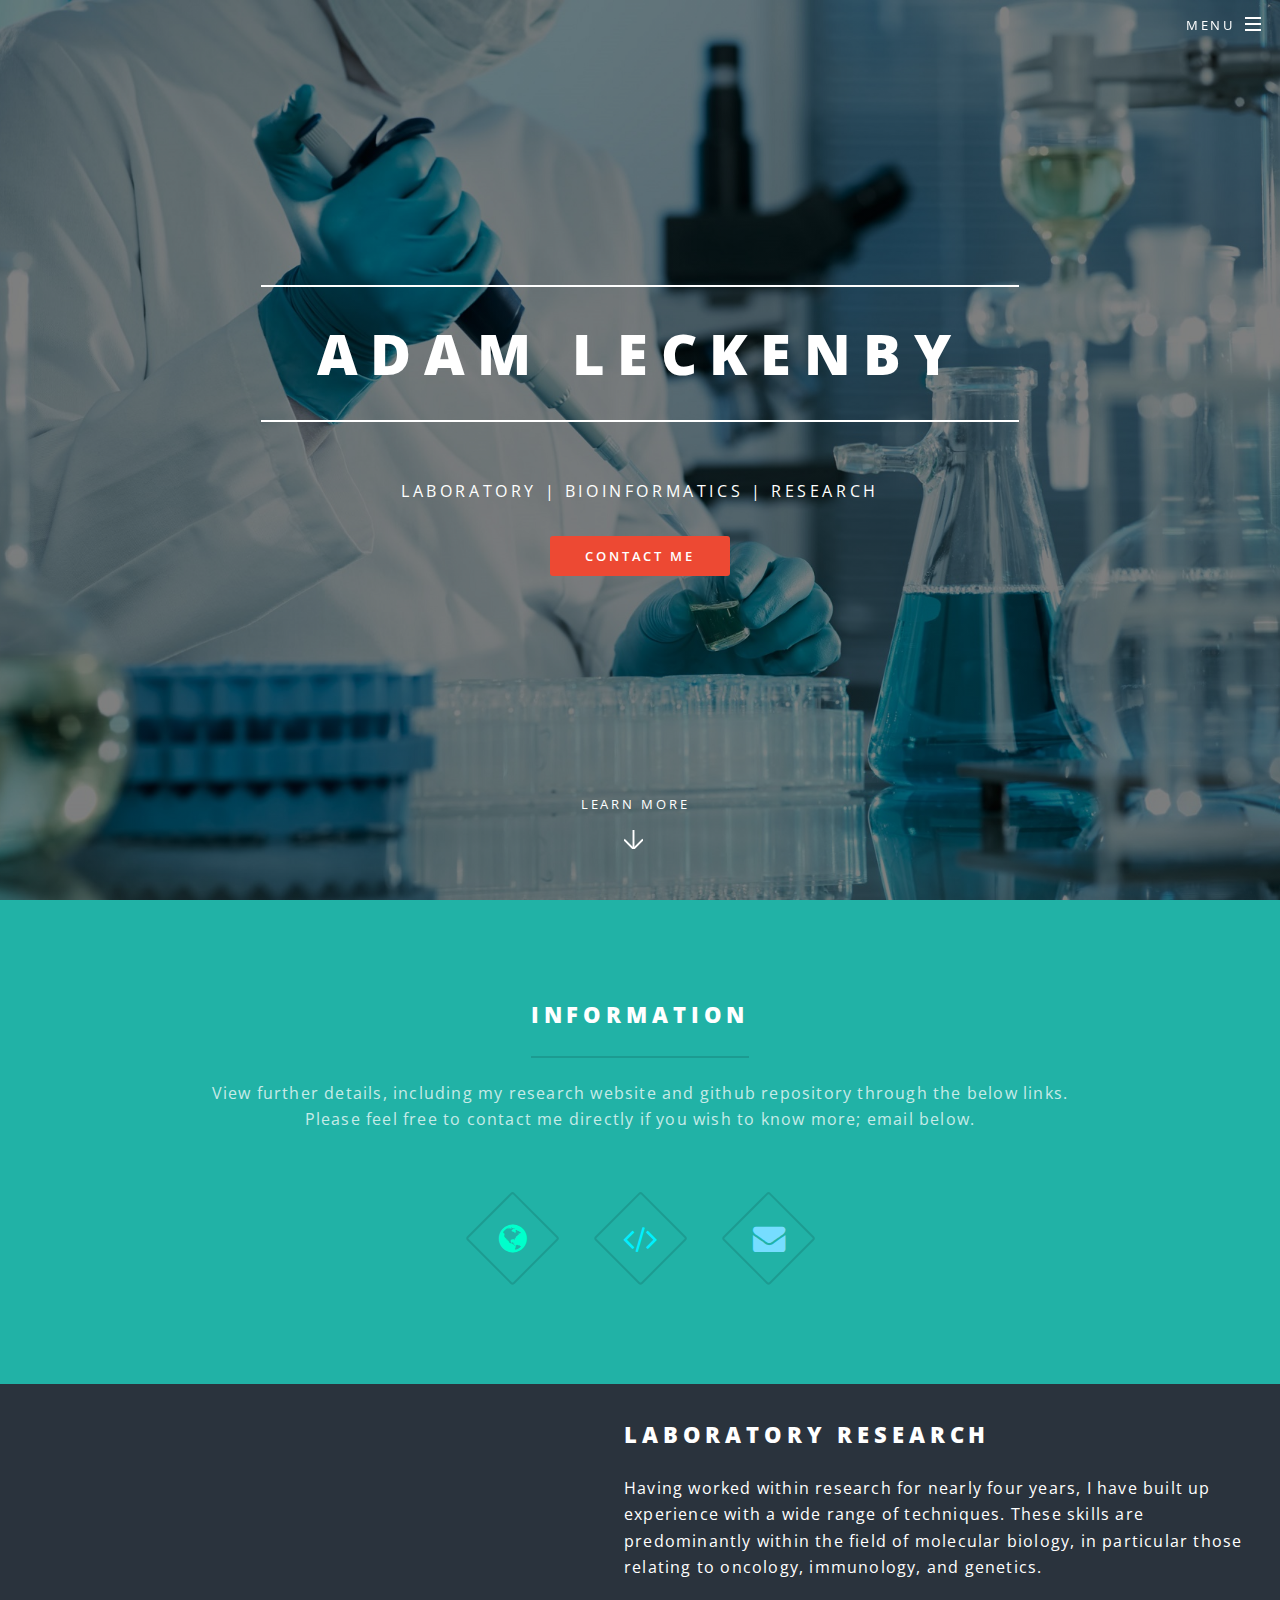
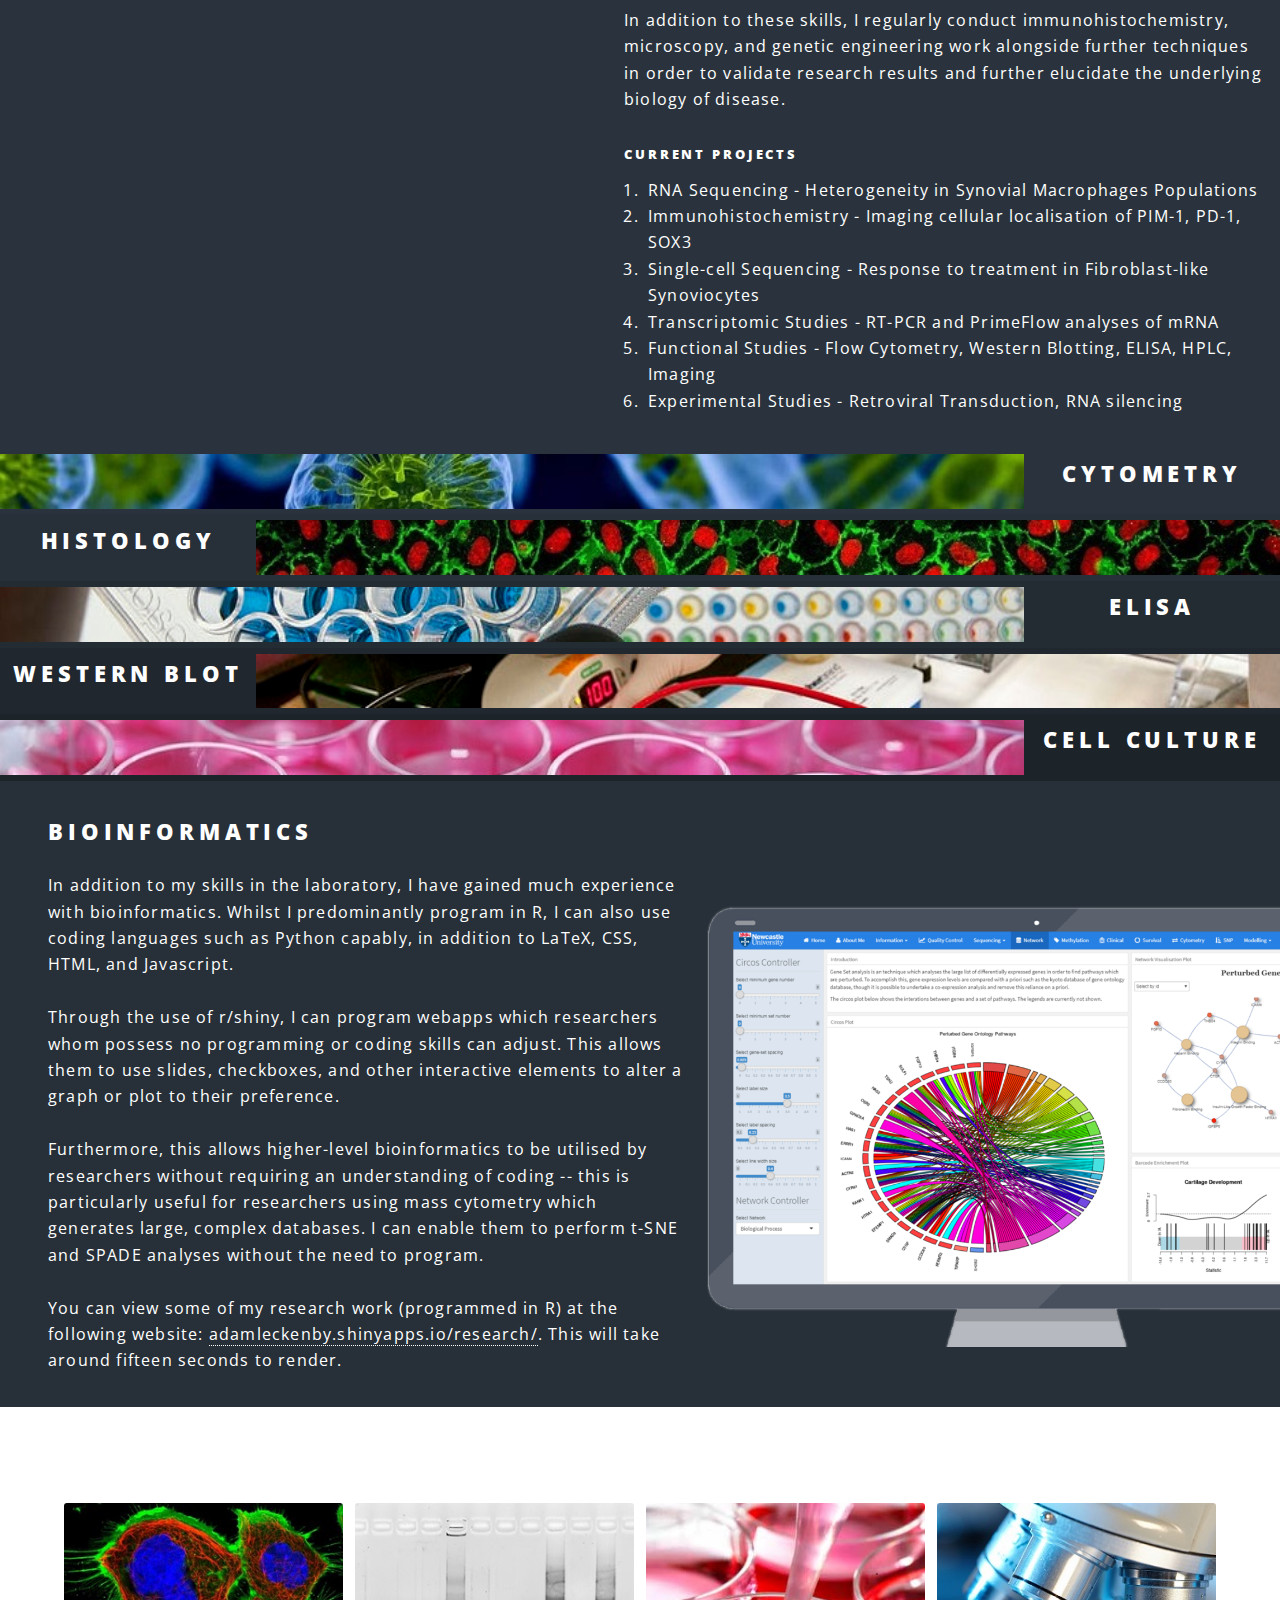
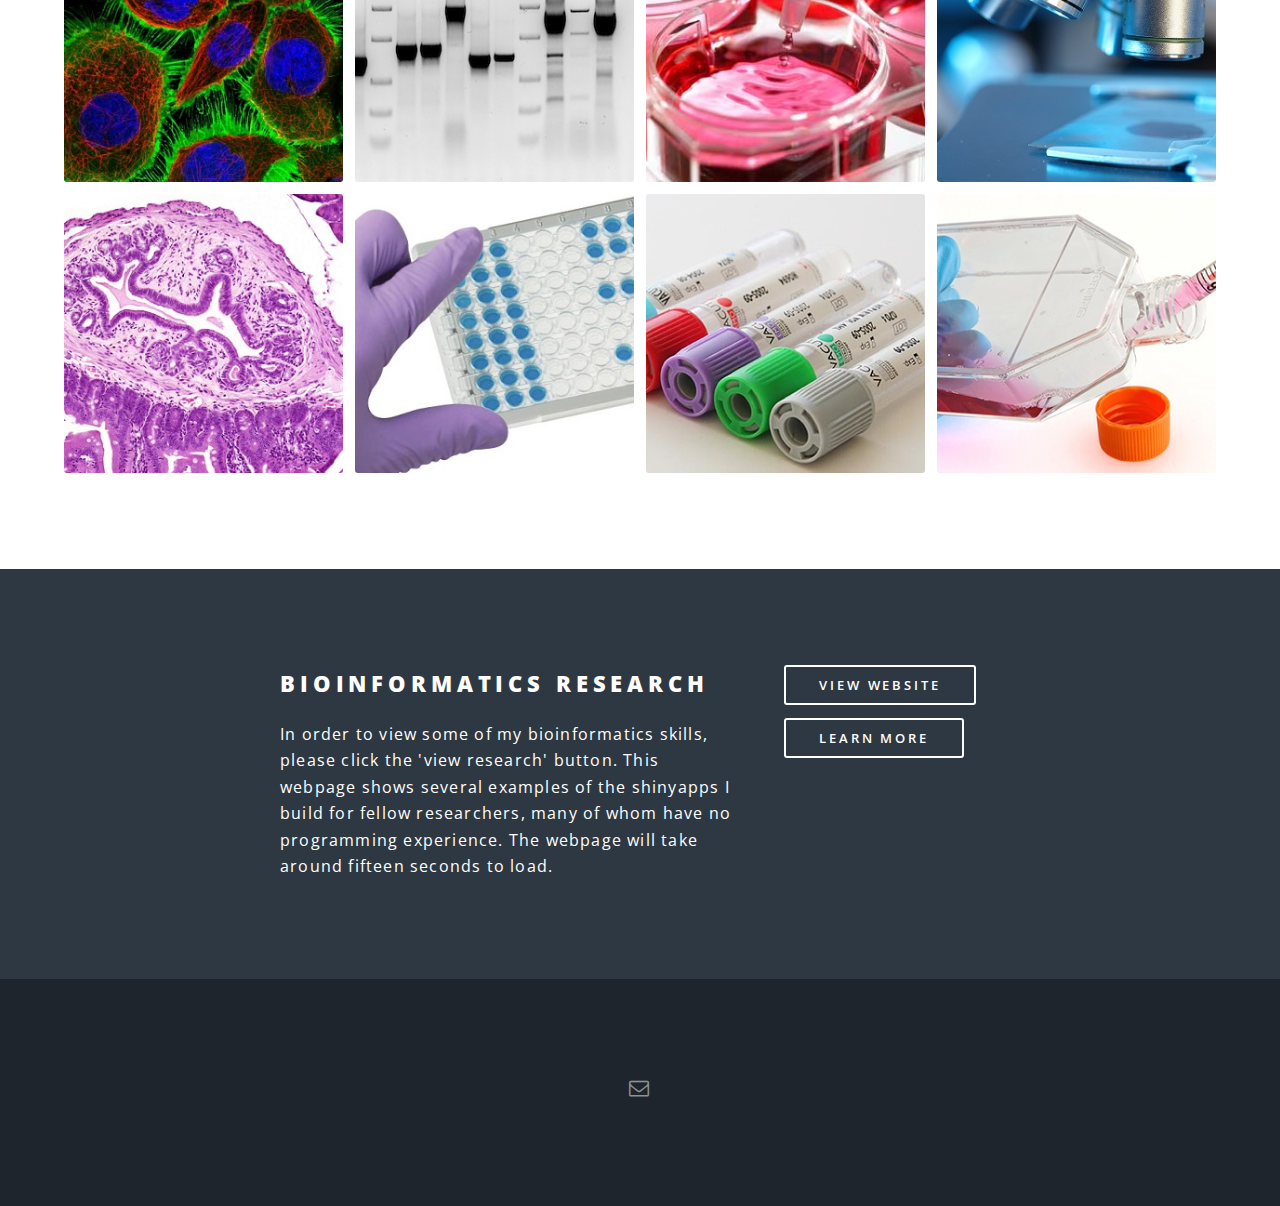
==== commit e5235086: "Update horizontal elements (CSS/HTML)" ====
--- a/index.html
+++ b/index.html
@@ -69,30 +69,61 @@
 								<p>Having worked within research for nearly four years, I have built up experience with a wide range of techniques. These skills are predominantly within the field of molecular biology, in particular those relating to oncology, immunology, and genetics. <br />
 								 <br />
 								In addition to these skills, I regularly conduct immunohistochemistry, microscopy, and genetic engineering work alongside further techniques in order to validate research results and further elucidate the underlying biology of disease.</p>							
-								<h5>Top Laboratory Skills</h5>
+								<h5>Current Projects</h5>
 								<ol>
-									<li>Western Blotting</li>
-									<li>Flow Cytometry</li>
-									<li>qRT-PCR</li>
-									<li>ELISA</li>
-									<li>RNA Interference</li>
-									<li>Retroviral Transduction</li>
+									<li>RNA Sequencing - Heterogeneity in Synovial Macrophages Populations</li>
+									<li>Immunohistochemistry - Imaging cellular localisation of PIM-1, PD-1, SOX3</li>
+									<li>Single-cell Sequencing - Response to treatment in Fibroblast-like Synoviocytes</li>
+									<li>Transcriptomic Studies - RT-PCR and PrimeFlow analyses of mRNA</li>
+									<li>Functional Studies - Flow Cytometry, Western Blotting, ELISA, HPLC, Imaging</li>
+									<li>Experimental Studies - Retroviral Transduction, RNA silencing</li>
 								</ol>
 							</div>
+					    </section>
+				    </section>
+					<section>
+						<section class="spotlight2">
+								<div class="image"><img src="images/pic-flow.jpg" alt="" /></div><div class="content">
+									<h2>Cytometry</h2>
+								</div>
 						</section>
-						<section class="spotlight">
-							<div class="image"><img src="images/pic02.png" alt="" /></div><div class="content">
-								<h2>Bioinformatics</h2>
-								<p>In addition to my skills in the laboratory, I have gained much experience with bioinformatics. Whilst I predominantly program in R, I can also use coding languages such as Python capably, in addition to LaTeX, CSS, HTML, and Javascript. <br />
-								 <br />
-								Through the use of r/shiny, I can program webapps which researchers whom possess no programming or coding skills can adjust. This allows them to use slides, checkboxes, and other interactive elements to alter a graph or plot to their preference. <br />
-								 <br />
-								Furthermore, this allows higher-level bioinformatics to be utilised by researchers without requiring an understanding of coding -- this is particularly useful for researchers using mass cytometry which generates large, complex databases. I can enable them to perform t-SNE and SPADE analyses without the need to program. <br />
-								 <br />
-								You can view some of my research work (programmed in R) at the following website: <a href="https://adamleckenby.shinyapps.io/research/">adamleckenby.shinyapps.io/research/</a>. This will take around fifteen seconds to render. </p>
-							</div>
+						<section class="spotlight2">
+								<div class="image"><img src="images/pic-hist.jpg" alt="" /></div><div class="content">
+									<h2>Histology</h2>
+								</div>
 						</section>
-						<section class="wrapper style5">
+						<section class="spotlight2">
+								<div class="image"><img src="images/pic-elisa.jpg" alt="" /></div><div class="content">
+									<h2>ELISA</h2>
+								</div>
+						</section>
+						<section class="spotlight2">
+								<div class="image"><img src="images/pic-western.jpg" alt="" /></div><div class="content">
+									<h2>Western Blot</h2>
+								</div>
+						</section>
+						<section class="spotlight2">
+								<div class="image"><img src="images/pic-tissue.jpg" alt="" /></div><div class="content">
+									<h2>Cell Culture</h2>
+								</div>
+						</section>
+						<section id="two" class="wrapper alt style2">
+						    <section class="spotlight">
+							</section>
+						    <section class="spotlight">
+							    <div class="image"><img src="images/pic02.png" alt="" /></div><div class="content">
+								     <h2>Bioinformatics</h2>
+								     <p>In addition to my skills in the laboratory, I have gained much experience with bioinformatics. Whilst I predominantly program in R, I can also use coding languages such as Python capably, in addition to LaTeX, CSS, HTML, and Javascript. <br />
+								      <br />
+								     Through the use of r/shiny, I can program webapps which researchers whom possess no programming or coding skills can adjust. This allows them to use slides, checkboxes, and other interactive elements to alter a graph or plot to their preference. <br />
+								      <br />
+								     Furthermore, this allows higher-level bioinformatics to be utilised by researchers without requiring an understanding of coding -- this is particularly useful for researchers using mass cytometry which generates large, complex databases. I can enable them to perform t-SNE and SPADE analyses without the need to program. <br />
+								      <br />
+								     You can view some of my research work (programmed in R) at the following website: <a href="https://adamleckenby.shinyapps.io/research/">adamleckenby.shinyapps.io/research/</a>. This will take around fifteen seconds to render. </p>
+							     </div>
+				             </section>
+					</section>
+					<section class="wrapper style5">
 							<div class="inner">
 							    <div class="box alt">
 									<div class="row uniform 50%">
@@ -106,7 +137,7 @@
 										<div class="3u"><span class="image fit"><img src="images/h.jpg" alt="" /></span></div>
 									</div>
 							    </div>
-						</section>
+					</section>
 
 				<!-- CTA -->
 					<section id="cta" class="wrapper style4">
--- a/assets/css/main.css
+++ b/assets/css/main.css
@@ -2510,7 +2510,7 @@
 			}
 
 		.spotlight .content {
-			padding: 2em 4em 0.1em 4em ;
+			padding: 2em 1em 0.1em 3em ;
 			-moz-order: 2;
 			-webkit-order: 2;
 			-ms-order: 2;
@@ -2608,6 +2608,135 @@
 			}
 
 		}
+/* Spotlight2 */
+
+.spotlight2 {
+	-moz-align-items: center;
+	-webkit-align-items: center;
+	-ms-align-items: center;
+	align-items: center;
+	display: -moz-flex;
+	display: -webkit-flex;
+	display: -ms-flex;
+	display: flex;
+}
+
+	.spotlight2 .image {
+		-moz-order: 1;
+		-webkit-order: 1;
+		-ms-order: 1;
+		order: 1;
+		border-radius: 0;
+		width: 80%;
+	}
+
+		.spotlight2 .image img {
+			border-radius: 0;
+			width: 100%;
+		}
+
+	.spotlight2 .content {
+	    text-align: center;
+		padding: 0.45em 0em 0em 0em ;
+		-moz-order: 2;
+		-webkit-order: 2;
+		-ms-order: 2;
+		order: 2;
+		max-width: 48em;
+		width: 20%;
+	}
+
+	.spotlight2:nth-child(2n) {
+		-moz-flex-direction: row-reverse;
+		-webkit-flex-direction: row-reverse;
+		-ms-flex-direction: row-reverse;
+		flex-direction: row-reverse;
+	}
+
+	.spotlight2:nth-child(1) {
+		background-color: rgba(0, 0, 0, 0.075);
+	}
+
+	.spotlight2:nth-child(2) {
+		background-color: rgba(0, 0, 0, 0.15);
+	}
+
+	.spotlight2:nth-child(3) {
+		background-color: rgba(0, 0, 0, 0.225);
+	}
+
+	.spotlight2:nth-child(4) {
+		background-color: rgba(0, 0, 0, 0.3);
+	}
+
+	.spotlight2:nth-child(5) {
+		background-color: rgba(0, 0, 0, 0.375);
+	}
+
+	.spotlight2:nth-child(6) {
+		background-color: rgba(0, 0, 0, 0.45);
+	}
+
+	.spotlight2:nth-child(7) {
+		background-color: rgba(0, 0, 0, 0.525);
+	}
+
+	.spotlight2:nth-child(8) {
+		background-color: rgba(0, 0, 0, 0.6);
+	}
+
+	.spotlight2:nth-child(9) {
+		background-color: rgba(0, 0, 0, 0.675);
+	}
+
+	.spotlight2:nth-child(10) {
+		background-color: rgba(0, 0, 0, 0.75);
+	}
+
+	@media screen and (max-width: 1280px) {
+
+		.spotlight2 .image {
+			width: 80%;
+		}
+
+		.spotlight2 .content {
+			width: 20%;
+		}
+
+	}
+
+	@media screen and (max-width: 980px) {
+
+		.spotlight2 {
+			display: block;
+		}
+
+			.spotlight2 br {
+				display: none;
+			}
+
+			.spotlight2 .image {
+				width: 100%;
+			}
+
+			.spotlight2 .content {
+				text-align: center;
+		        padding: 0.45em 0em 0em 0em ;
+				max-width: none;
+				text-align: center;
+				width: 100%;
+			}
+
+	}
+
+	@media screen and (max-width: 736px) {
+
+		.spotlight2 .content {
+			text-align: center;
+		    padding: 0.45em 0em 0em 0em ;
+		}
+
+	}
 
 /* Wrapper */
 
@@ -3406,7 +3535,7 @@
 			-ms-transition: -ms-transform 0.5s ease, opacity 0.5s ease;
 			transition: transform 0.5s ease, opacity 0.5s ease;
 			display: inline-block;
-			font-size: 1.75em;
+			font-size: 3.50em;
 			opacity: 1;
 			padding: 0.35em 1em;
 			position: relative;
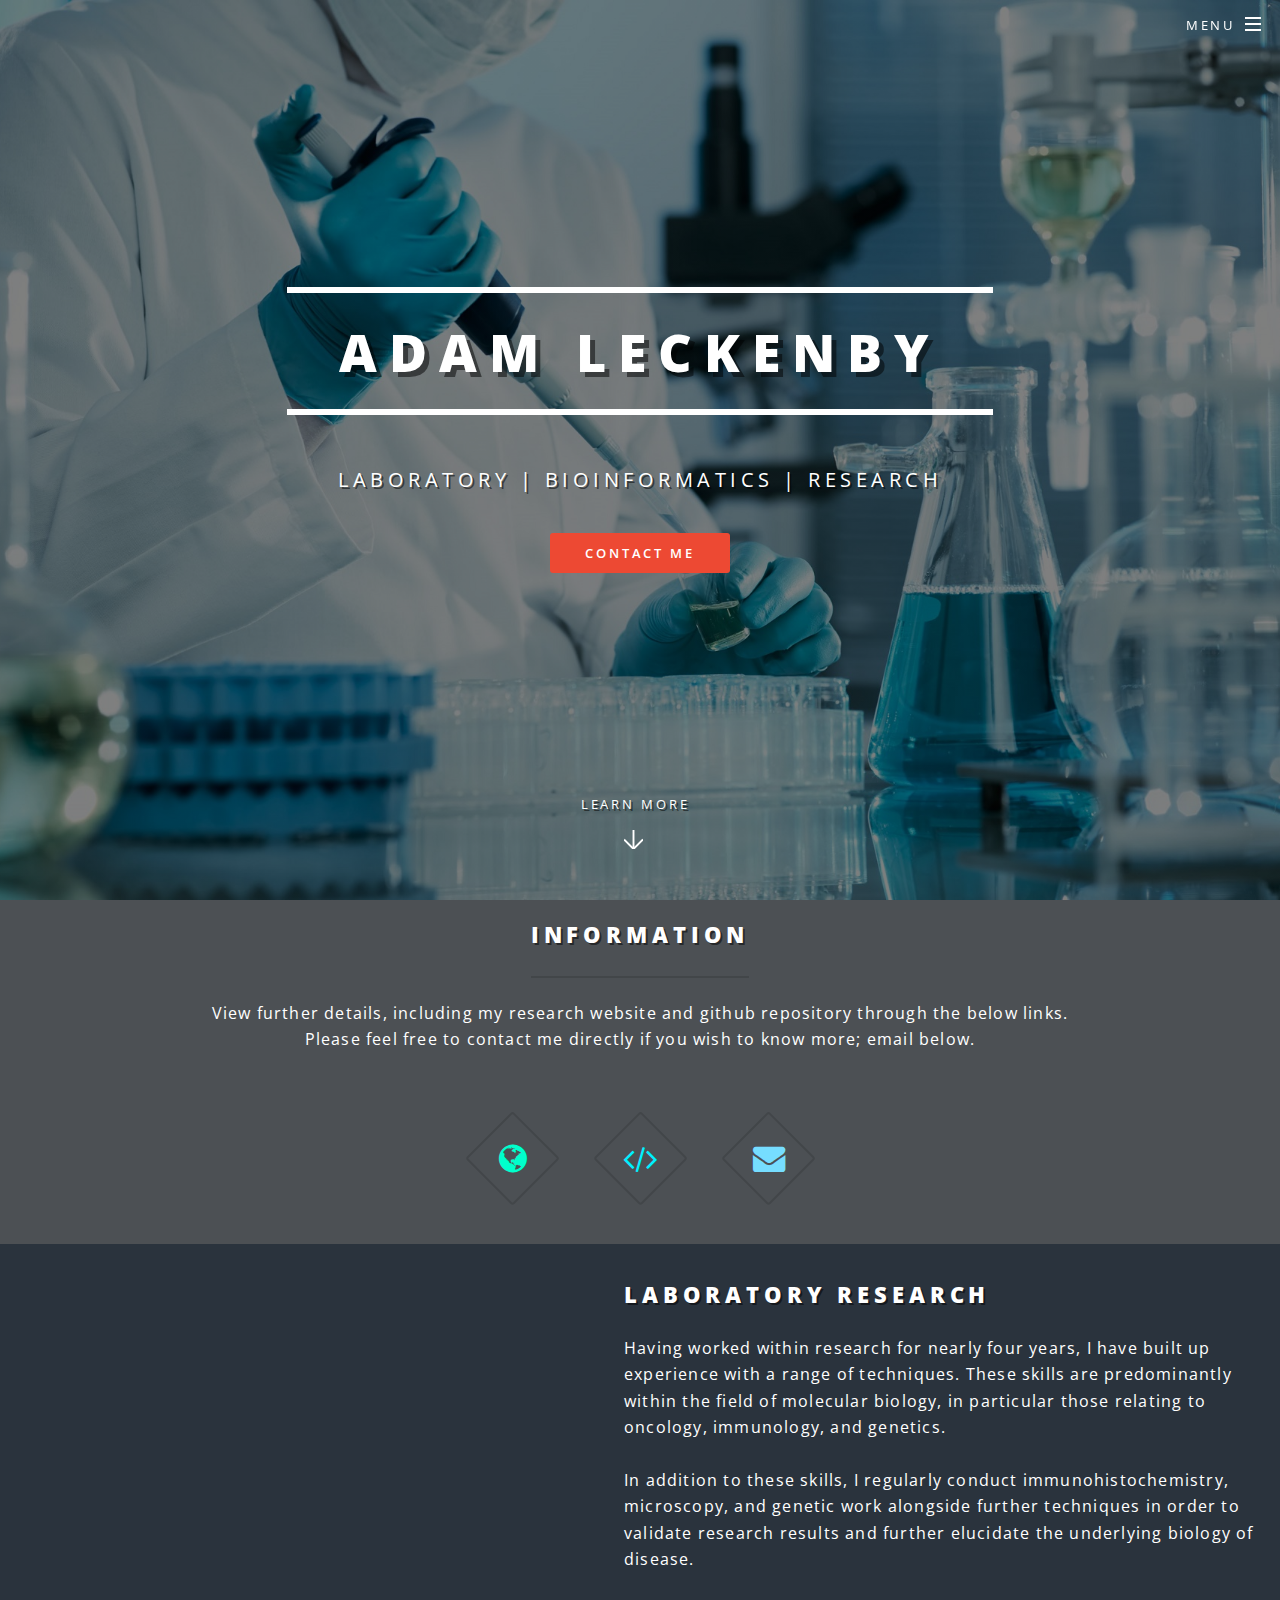
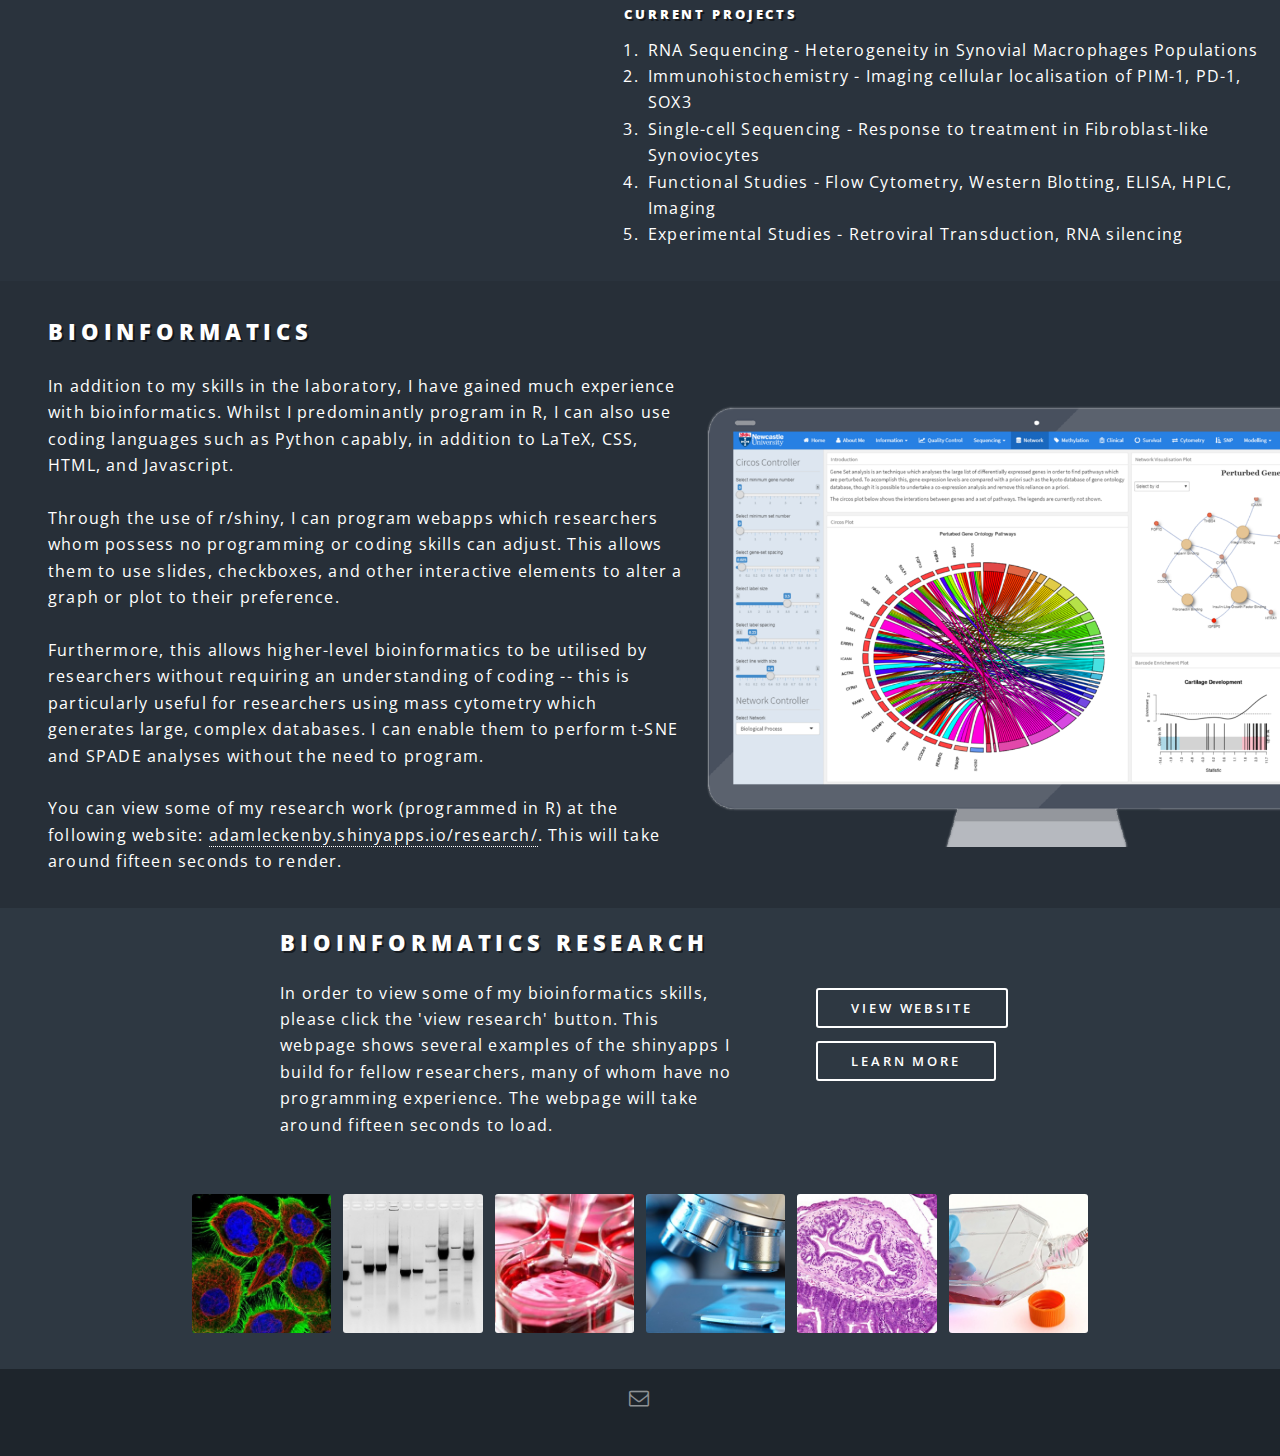
==== commit 024159d0: "Revised transparency (CSS element)" ====
--- a/index.html
+++ b/index.html
@@ -3,7 +3,7 @@
 	<head>
 		<title>Adam Leckenby</title>
 		<meta charset="utf-8" />
-		<meta name="viewport" content="width=device-width, initial-scale=1" />
+		<meta name="viewport" content="width=device-width, initial-scale=0.8" />
 		<!--[if lte IE 8]><script src="assets/js/ie/html5shiv.js"></script><![endif]-->
 		<link rel="stylesheet" href="assets/css/main.css" />
 		<!--[if lte IE 8]><link rel="stylesheet" href="assets/css/ie8.css" /><![endif]-->
@@ -46,7 +46,7 @@
 					</section>
 
 				<!-- One -->
-					<section id="one" class="wrapper style1 special">
+					<section id="one" class="wrapper style3 special">
 						<div class="inner">
 							<header class="major">
 								<h2>Information</h2>
@@ -66,79 +66,36 @@
 						<section class="spotlight">
 							<div class="image"><img src="images/pic01.png" alt="" /></div><div class="content">
 								<h2>Laboratory Research</h2>
-								<p>Having worked within research for nearly four years, I have built up experience with a wide range of techniques. These skills are predominantly within the field of molecular biology, in particular those relating to oncology, immunology, and genetics. <br />
+								<p>Having worked within research for nearly four years, I have built up experience with a range of techniques. These skills are predominantly within the field of molecular biology, in particular those relating to oncology, immunology, and genetics. <br />
 								 <br />
-								In addition to these skills, I regularly conduct immunohistochemistry, microscopy, and genetic engineering work alongside further techniques in order to validate research results and further elucidate the underlying biology of disease.</p>							
+								In addition to these skills, I regularly conduct immunohistochemistry, microscopy, and genetic work alongside further techniques in order to validate research results and further elucidate the underlying biology of disease.</p>							
 								<h5>Current Projects</h5>
 								<ol>
 									<li>RNA Sequencing - Heterogeneity in Synovial Macrophages Populations</li>
 									<li>Immunohistochemistry - Imaging cellular localisation of PIM-1, PD-1, SOX3</li>
 									<li>Single-cell Sequencing - Response to treatment in Fibroblast-like Synoviocytes</li>
-									<li>Transcriptomic Studies - RT-PCR and PrimeFlow analyses of mRNA</li>
 									<li>Functional Studies - Flow Cytometry, Western Blotting, ELISA, HPLC, Imaging</li>
 									<li>Experimental Studies - Retroviral Transduction, RNA silencing</li>
 								</ol>
 							</div>
 					    </section>
 				    </section>
-					<section>
-						<section class="spotlight2">
-								<div class="image"><img src="images/pic-flow.jpg" alt="" /></div><div class="content">
-									<h2>Cytometry</h2>
-								</div>
-						</section>
-						<section class="spotlight2">
-								<div class="image"><img src="images/pic-hist.jpg" alt="" /></div><div class="content">
-									<h2>Histology</h2>
-								</div>
-						</section>
-						<section class="spotlight2">
-								<div class="image"><img src="images/pic-elisa.jpg" alt="" /></div><div class="content">
-									<h2>ELISA</h2>
-								</div>
-						</section>
-						<section class="spotlight2">
-								<div class="image"><img src="images/pic-western.jpg" alt="" /></div><div class="content">
-									<h2>Western Blot</h2>
-								</div>
-						</section>
-						<section class="spotlight2">
-								<div class="image"><img src="images/pic-tissue.jpg" alt="" /></div><div class="content">
-									<h2>Cell Culture</h2>
-								</div>
-						</section>
-						<section id="two" class="wrapper alt style2">
-						    <section class="spotlight">
+						<section id="two-b" class="wrapper alt style2">
+						    <section>
 							</section>
 						    <section class="spotlight">
 							    <div class="image"><img src="images/pic02.png" alt="" /></div><div class="content">
 								     <h2>Bioinformatics</h2>
 								     <p>In addition to my skills in the laboratory, I have gained much experience with bioinformatics. Whilst I predominantly program in R, I can also use coding languages such as Python capably, in addition to LaTeX, CSS, HTML, and Javascript. <br />
-								      <br />
-								     Through the use of r/shiny, I can program webapps which researchers whom possess no programming or coding skills can adjust. This allows them to use slides, checkboxes, and other interactive elements to alter a graph or plot to their preference. <br />
-								      <br />
-								     Furthermore, this allows higher-level bioinformatics to be utilised by researchers without requiring an understanding of coding -- this is particularly useful for researchers using mass cytometry which generates large, complex databases. I can enable them to perform t-SNE and SPADE analyses without the need to program. <br />
-								      <br />
-								     You can view some of my research work (programmed in R) at the following website: <a href="https://adamleckenby.shinyapps.io/research/">adamleckenby.shinyapps.io/research/</a>. This will take around fifteen seconds to render. </p>
-							     </div>
-				             </section>
+								     <br />
+								      Through the use of r/shiny, I can program webapps which researchers whom possess no programming or coding skills can adjust. This allows them to use slides, checkboxes, and other interactive elements to alter a graph or plot to their preference. <br />
+								     <br />
+								      Furthermore, this allows higher-level bioinformatics to be utilised by researchers without requiring an understanding of coding -- this is particularly useful for researchers using mass cytometry which generates large, complex databases. I can enable them to perform t-SNE and SPADE analyses without the need to program. <br />
+								     <br />
+								      You can view some of my research work (programmed in R) at the following website: <a href="https://adamleckenby.shinyapps.io/research/">adamleckenby.shinyapps.io/research/</a>. This will take around fifteen seconds to render. </p>
+							    </div>
+				            </section>
 					</section>
-					<section class="wrapper style5">
-							<div class="inner">
-							    <div class="box alt">
-									<div class="row uniform 50%">
-										<div class="3u"><span class="image fit"><img src="images/a.jpg" alt="" /></span></div>
-										<div class="3u"><span class="image fit"><img src="images/b.jpg" alt="" /></span></div>
-										<div class="3u"><span class="image fit"><img src="images/c.jpg" alt="" /></span></div>
-										<div class="3u"><span class="image fit"><img src="images/d.jpg" alt="" /></span></div>
-										<div class="3u"><span class="image fit"><img src="images/e.jpg" alt="" /></span></div>
-										<div class="3u"><span class="image fit"><img src="images/f.jpg" alt="" /></span></div>
-										<div class="3u"><span class="image fit"><img src="images/g.jpg" alt="" /></span></div>
-										<div class="3u"><span class="image fit"><img src="images/h.jpg" alt="" /></span></div>
-									</div>
-							    </div>
-					</section>
-
 				<!-- CTA -->
 					<section id="cta" class="wrapper style4">
 						<div class="inner">
@@ -151,6 +108,20 @@
 								<li><a href="https://uk.linkedin.com/in/adamleckenby" class="button fit">Learn More</a></li>
 							</ul>
 						</div>
+					</section>
+					
+					<section class="wrapper style4">
+							<div class="inner">
+							    <div class="box alt">
+									<div class="row uniform 50%">
+										<div class="2u"><span class="image fit"><img src="images/a.jpg" alt="" /></span></div>
+										<div class="2u"><span class="image fit"><img src="images/b.jpg" alt="" /></span></div>
+										<div class="2u"><span class="image fit"><img src="images/c.jpg" alt="" /></span></div>
+										<div class="2u"><span class="image fit"><img src="images/d.jpg" alt="" /></span></div>
+										<div class="2u"><span class="image fit"><img src="images/e.jpg" alt="" /></span></div>
+										<div class="2u"><span class="image fit"><img src="images/h.jpg" alt="" /></span></div>
+									</div>
+							    </div>
 					</section>
 
 				<!-- Footer -->
--- a/assets/css/main.css
+++ b/assets/css/main.css
@@ -16,6 +16,7 @@
 		font-size: 100%;
 		font: inherit;
 		vertical-align: baseline;
+}
 	}
 
 	article, aside, details, figcaption, figure, footer, header, hgroup, menu, nav, section {
@@ -48,6 +49,34 @@
 		-webkit-text-size-adjust: none;
 	}
 
+/*  NOT REQUIRED  */
+
+.text {
+  height: 200px;
+  width: 340px;
+}
+
+.text h1 {
+  text-align: center;
+  text-shadow: 5px 5px rgba(0, 0, 0, .1);
+  color: #ffffff;
+  margin-top: 57px;
+  font-family: 'Lora', serif;
+  font-weight: 700;
+  font-size: 38px;
+}
+
+.text p {
+  text-align: center;
+  color: #ffffff;
+  text-shadow: 5px 5px rgba(0, 0, 0, .1);
+  margin-top: 0px;
+  font-family: 'Lato', serif;
+  font-weight: 400;
+  font-size: 22px;
+}
+	
+	
 /* Box Model */
 
 	*, *:before, *:after {
@@ -1478,6 +1507,7 @@
 		line-height: 1em;
 		margin: 0 0 1em 0;
 		text-transform: uppercase;
+		text-shadow: 2px 2px rgba(0, 0, 0, .5);
 	}
 
 		h1 a, h2 a, h3 a, h4 a, h5 a, h6 a {
@@ -2628,6 +2658,8 @@
 		order: 1;
 		border-radius: 0;
 		width: 80%;
+		padding:1px;
+        border:1px solid #000000;
 	}
 
 		.spotlight2 .image img {
@@ -2637,7 +2669,7 @@
 
 	.spotlight2 .content {
 	    text-align: center;
-		padding: 0.45em 0em 0em 0em ;
+		padding: 1.15em 0em 0em 0em ;
 		-moz-order: 2;
 		-webkit-order: 2;
 		-ms-order: 2;
@@ -2721,7 +2753,7 @@
 
 			.spotlight2 .content {
 				text-align: center;
-		        padding: 0.45em 0em 0em 0em ;
+		        padding: 1.15em 0em 0em 0em ;
 				max-width: none;
 				text-align: center;
 				width: 100%;
@@ -2733,7 +2765,7 @@
 
 		.spotlight2 .content {
 			text-align: center;
-		    padding: 0.45em 0em 0em 0em ;
+		    padding: 1.15em 0em 0em 0em ;
 		}
 
 	}
@@ -2741,7 +2773,7 @@
 /* Wrapper */
 
 	.wrapper {
-		padding: 6em 0 4em 0 ;
+		padding: 1em 0 0.25em 0 ;
 	}
 
 		.wrapper > .inner {
@@ -2752,7 +2784,7 @@
 			@media screen and (max-width: 1280px) {
 
 				.wrapper > .inner {
-					width: 90%;
+					width: 70%;
 				}
 
 			}
@@ -2760,7 +2792,7 @@
 			@media screen and (max-width: 980px) {
 
 				.wrapper > .inner {
-					width: 100%;
+					width: 80%;
 				}
 
 			}
@@ -2928,8 +2960,7 @@
 		}
 
 		.wrapper.style3 {
-			background-color: #505393;
-			color: #d3d4e4;
+			background:rgba(96,96,96,0.6);
 		}
 
 			.wrapper.style3 strong, .wrapper.style3 b {
@@ -2961,7 +2992,7 @@
 			}
 
 			.wrapper.style3 header.major p {
-				color: #d3d4e4;
+				color: #ffffff;
 			}
 
 			.wrapper.style3 label {
@@ -2982,7 +3013,7 @@
 
 			.wrapper.style3 input[type="checkbox"] + label,
 			.wrapper.style3 input[type="radio"] + label {
-				color: #d3d4e4;
+				color: #ffffff;
 			}
 
 				.wrapper.style3 input[type="checkbox"] + label:before,
@@ -3211,7 +3242,7 @@
 			.wrapper.style5 input[type="button"],
 			.wrapper.style5 button,
 			.wrapper.style5 .button {
-				box-shadow: inset 0 0 0 2px #dfdfdf;
+				box-shadow: inset 2 2 2 5px #dfdfdf;
 				color: #2E3842;
 			}
 
@@ -3242,7 +3273,7 @@
 		@media screen and (max-width: 980px) {
 
 			.wrapper {
-				padding: 4em 3em 2em 3em ;
+				padding: 2em 2em 2em 2em ;
 			}
 
 		}
@@ -3250,7 +3281,7 @@
 		@media screen and (max-width: 736px) {
 
 			.wrapper {
-				padding: 3em 2em 1em 2em ;
+				padding: 1em 1em 1em 1em ;
 			}
 
 		}
@@ -3535,11 +3566,12 @@
 			-ms-transition: -ms-transform 0.5s ease, opacity 0.5s ease;
 			transition: transform 0.5s ease, opacity 0.5s ease;
 			display: inline-block;
-			font-size: 3.50em;
+			font-size: 3.25em;
 			opacity: 1;
 			padding: 0.35em 1em;
 			position: relative;
 			z-index: 1;
+			text-shadow: 5px 5px rgba(0, 0, 0, .5);
 		}
 
 			#banner h2:before, #banner h2:after {
@@ -3554,9 +3586,10 @@
 				background: #fff;
 				content: '';
 				display: block;
-				height: 2px;
+				height: 6px;
 				position: absolute;
 				width: 100%;
+				text-shadow: 5px 5px rgba(0, 0, 0, .5);
 			}
 
 			#banner h2:before {
@@ -3572,6 +3605,8 @@
 		#banner p {
 			letter-spacing: 0.225em;
 			text-transform: uppercase;
+			font-size: 1.25em;
+			text-shadow: 2px 2px rgba(0, 0, 0, .5);
 		}
 
 			#banner p a {
@@ -3607,6 +3642,7 @@
 			text-transform: uppercase;
 			width: 16em;
 			z-index: 1;
+			text-shadow: 2px 2px rgba(0, 0, 0, .5);
 		}
 
 			#banner .more:after {
@@ -3622,6 +3658,7 @@
 				margin: 0 0 0 -0.75em;
 				position: absolute;
 				width: 1.5em;
+				text-shadow: 5px 5px rgba(0, 0, 0, .5);
 			}
 
 		#banner:after {
@@ -3646,6 +3683,7 @@
 			left: 0;
 			top: 0;
 			opacity: 0;
+			text-shadow: 5px 5px rgba(0, 0, 0, .5);
 		}
 
 		@media screen and (max-width: 736px) {
@@ -3654,6 +3692,7 @@
 				padding: 7em 3em 5em 3em ;
 				height: auto;
 				min-height: 0;
+				text-shadow: 5px 5px rgba(0, 0, 0, .5);
 			}
 
 				#banner h2 {
@@ -3723,6 +3762,7 @@
 			-ms-order: 2;
 			order: 2;
 			width: 30%;
+			padding: 4em 2em 2em 2em ;
 		}
 
 		@media screen and (max-width: 980px) {
@@ -3740,6 +3780,7 @@
 				#cta .inner .actions {
 					margin-left: auto;
 					margin-right: auto;
+					padding: 10em 0 8em 0 ;
 					max-width: 20em;
 					width: 100%;
 				}
@@ -3829,7 +3870,7 @@
 /* Footer */
 
 	#footer {
-		padding: 6em 0 4em 0 ;
+		padding: 1em 0 0.25em 0 ;
 		background-color: #1d242a;
 		text-align: center;
 	}
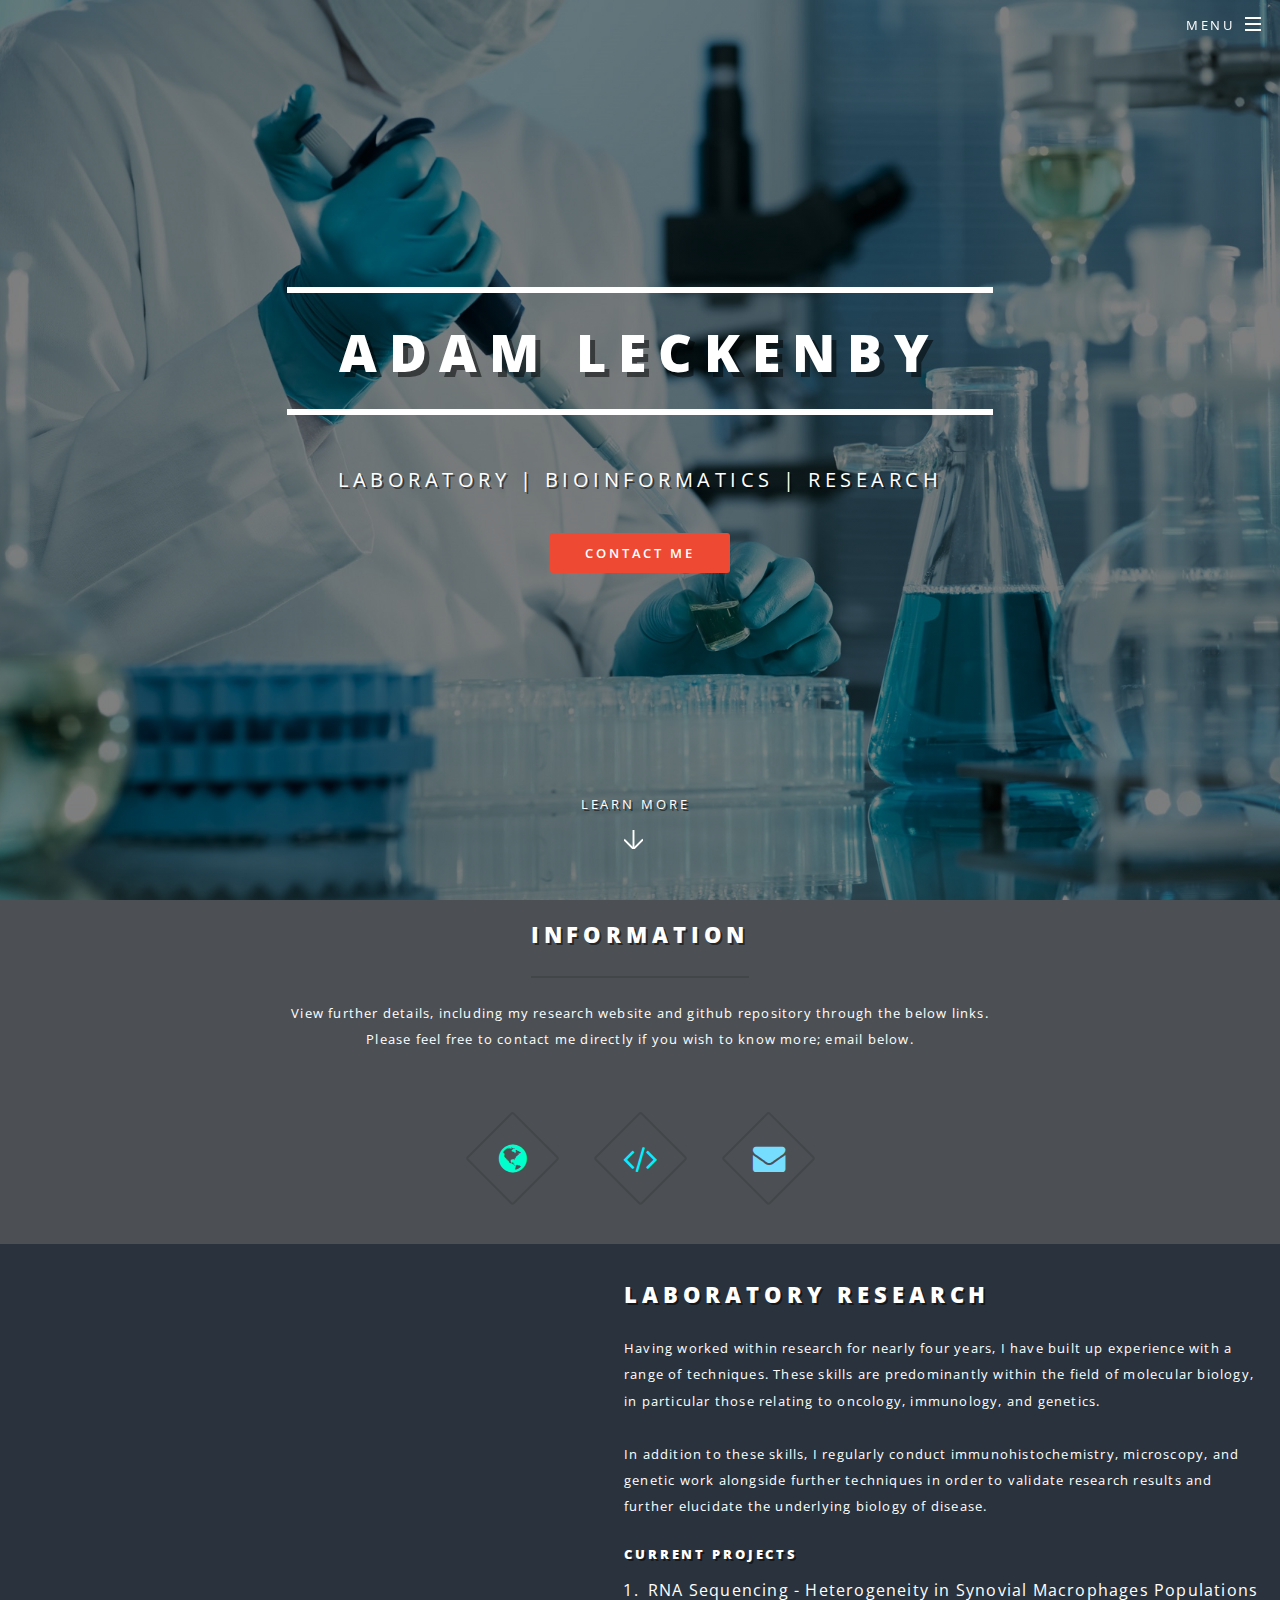
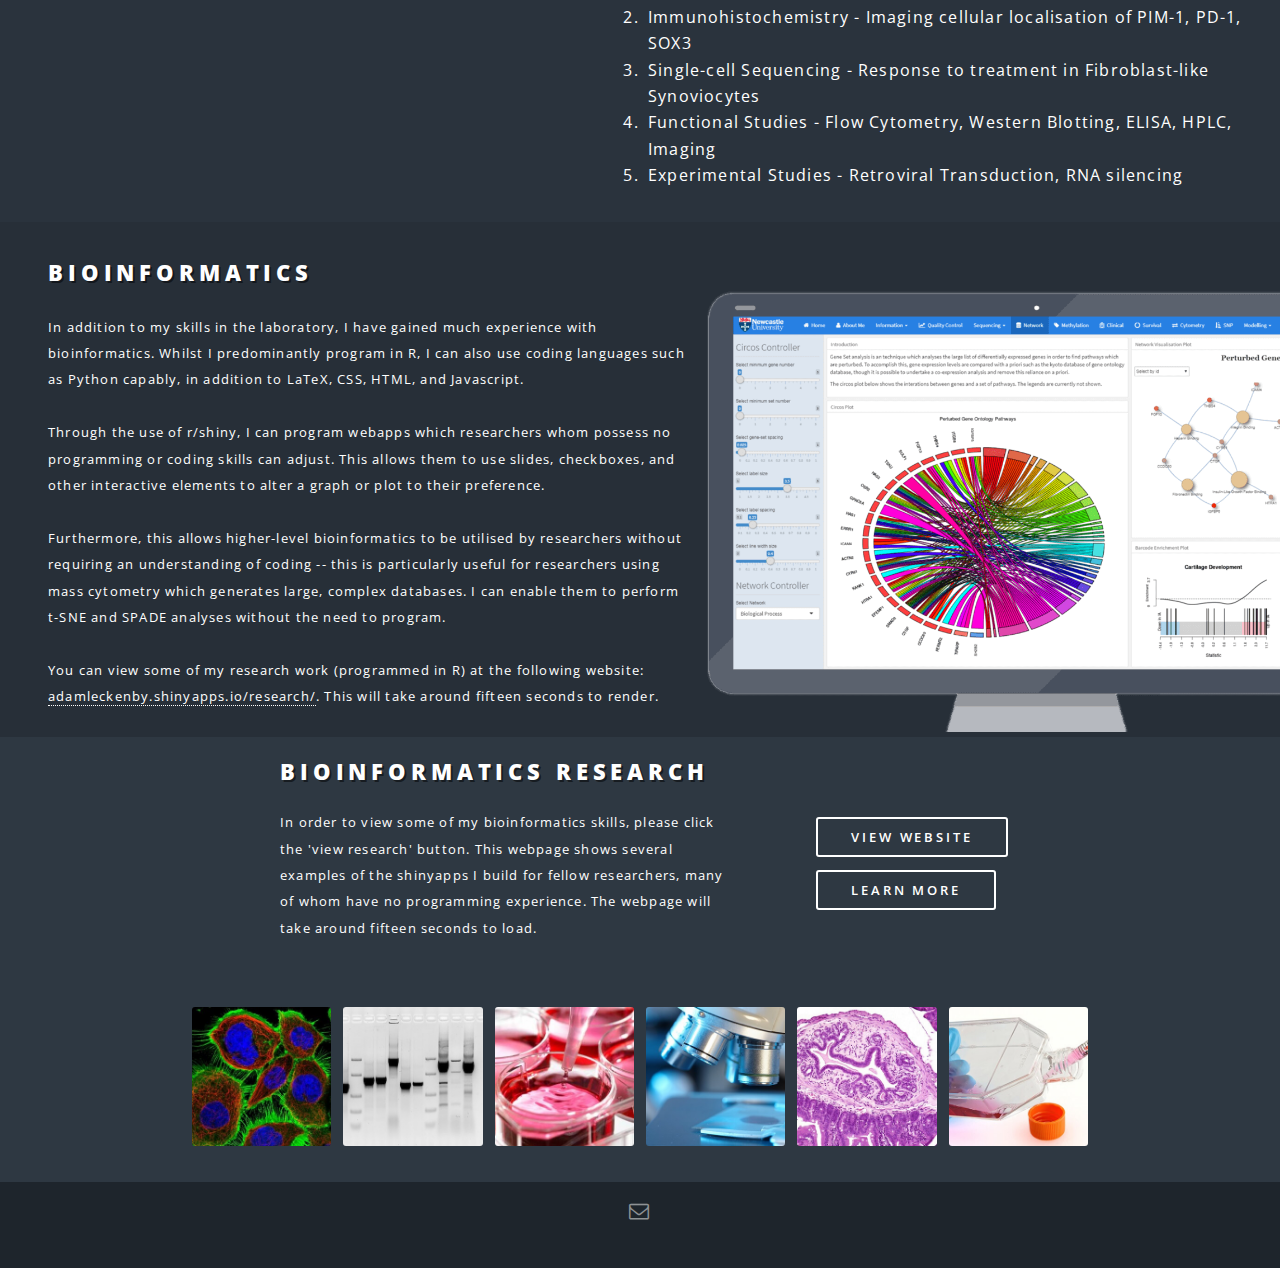
==== commit b3e24164: "Update index.html" ====
--- a/index.html
+++ b/index.html
@@ -39,7 +39,7 @@
 							<h2>Adam Leckenby</h2>
 							<p>Laboratory | Bioinformatics | Research </p>
 							<ul class="actions">
-								<li><a href="mailto:adam.leckenby@newcastle.ac.uk" class="button special">Contact Me</a></li>
+								<li><a href="mailto:adam_leckenby@hotmail.co.uk" class="button special">Contact Me</a></li>
 							</ul>
 						</div>
 						<a href="#one" class="more scrolly">Learn More</a>
@@ -56,7 +56,7 @@
 							<ul class="icons major">
 								<li><a href="https://adamleckenby.shinyapps.io/research/" <span class="icon fa-globe major style1" > <span class="label"></span></span></li></a>
 								<li><a href="https://www.github.com/adamleckenby" <span class="icon fa-code major style2"> <span class="label"></span></span></li></a>
-								<li><a href="mailto:adam.leckenby@newcastle.ac.uk" <span class="icon fa-envelope major style3"> <span class="label"></span></span></li></a>
+								<li><a href="mailto:adam_leckenby@hotmail.co.uk" <span class="icon fa-envelope major style3"> <span class="label"></span></span></li></a>
 							</ul>
 						</div>
 					</section>
@@ -127,7 +127,7 @@
 				<!-- Footer -->
 					<footer id="footer">
 						<ul class="icons">
-							<li><a href="mailto:adam.leckenby@newcastle.ac.uk" class="icon fa-envelope-o"><span class="label">Email</span></a></li>
+							<li><a href="mailto:adam_leckenby@hotmail.co.uk" class="icon fa-envelope-o"><span class="label">Email</span></a></li>
 						</ul>
 					</footer>
 
@@ -143,4 +143,4 @@
 			<script src="assets/js/main.js"></script>
 
 	</body>
-</html>+</html>
--- a/assets/css/main.css
+++ b/assets/css/main.css
@@ -1498,6 +1498,7 @@
 
 	p {
 		margin: 0 0 2em 0;
+		font-size: 80%;
 	}
 
 	h1, h2, h3, h4, h5, h6 {
@@ -3981,4 +3982,4 @@
 
 	body.is-mobile.landing #footer {
 		background-color: #1d242a;
-	}+	}
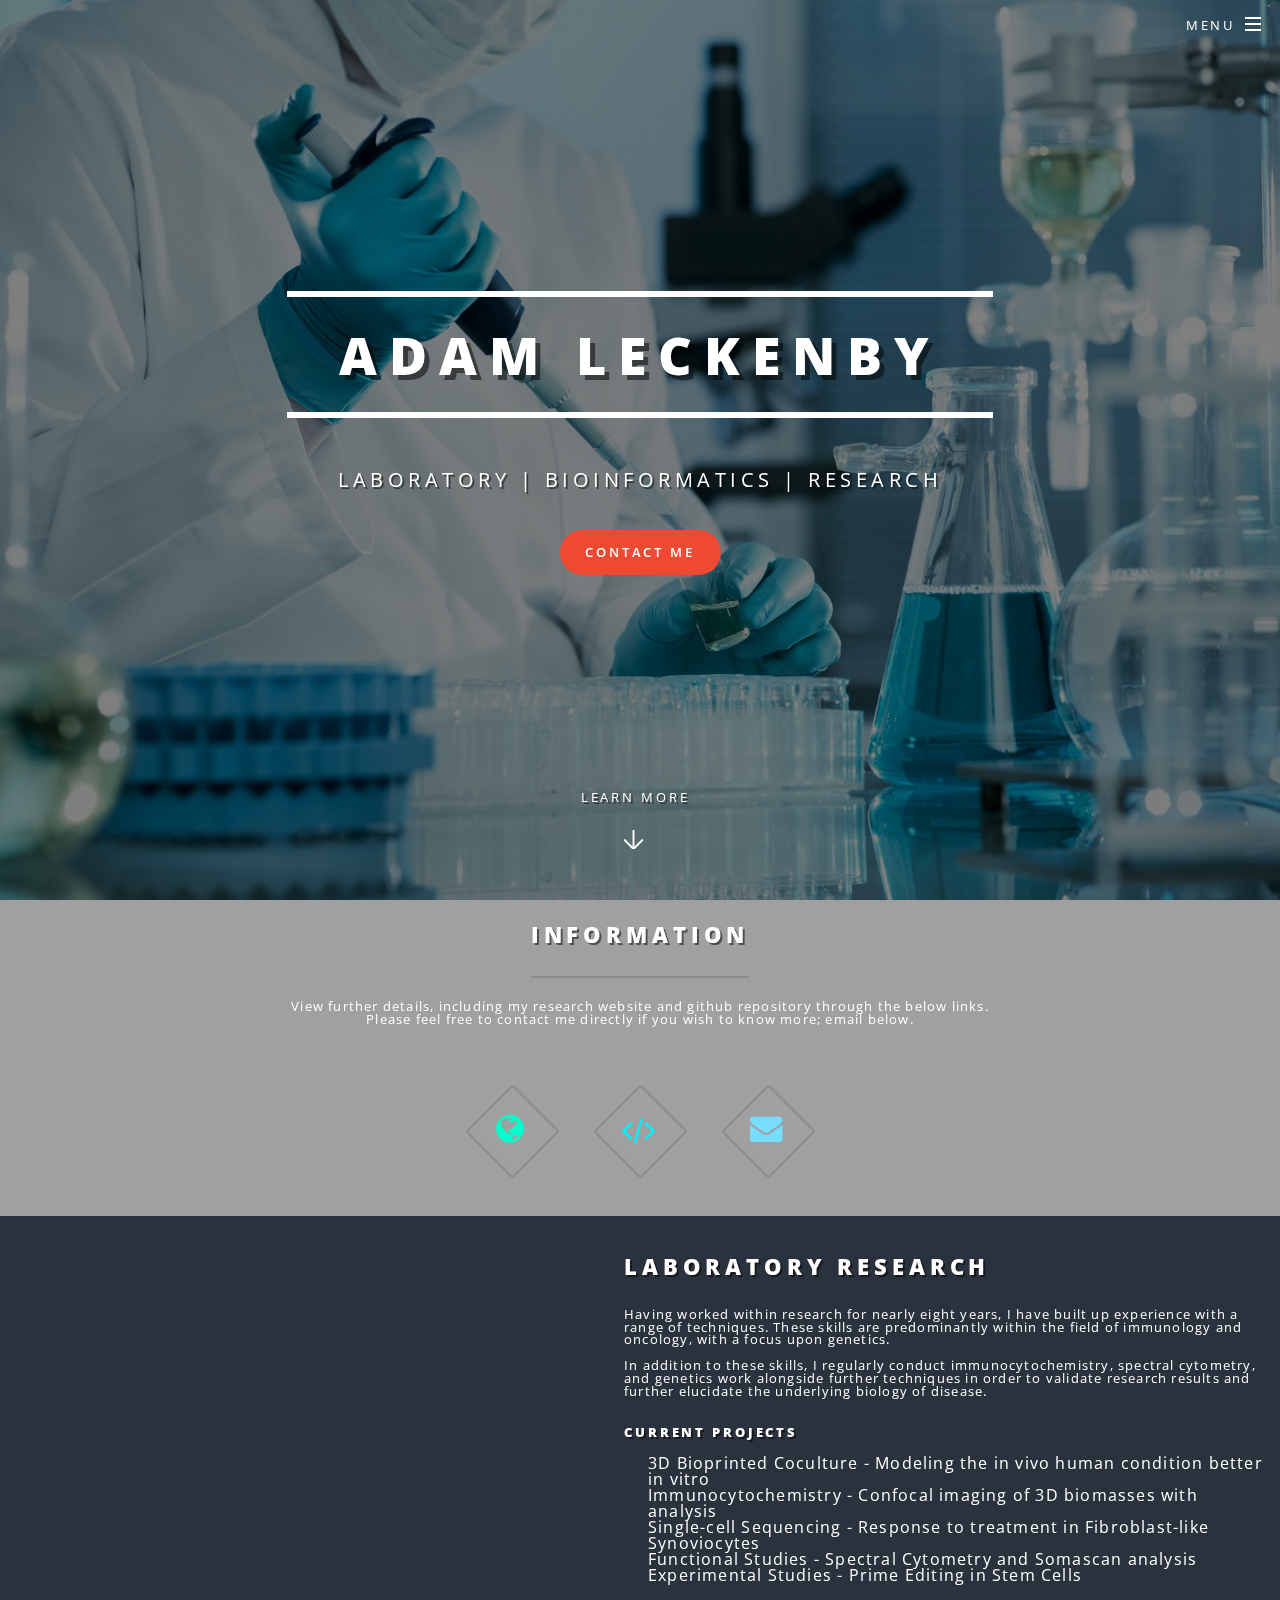
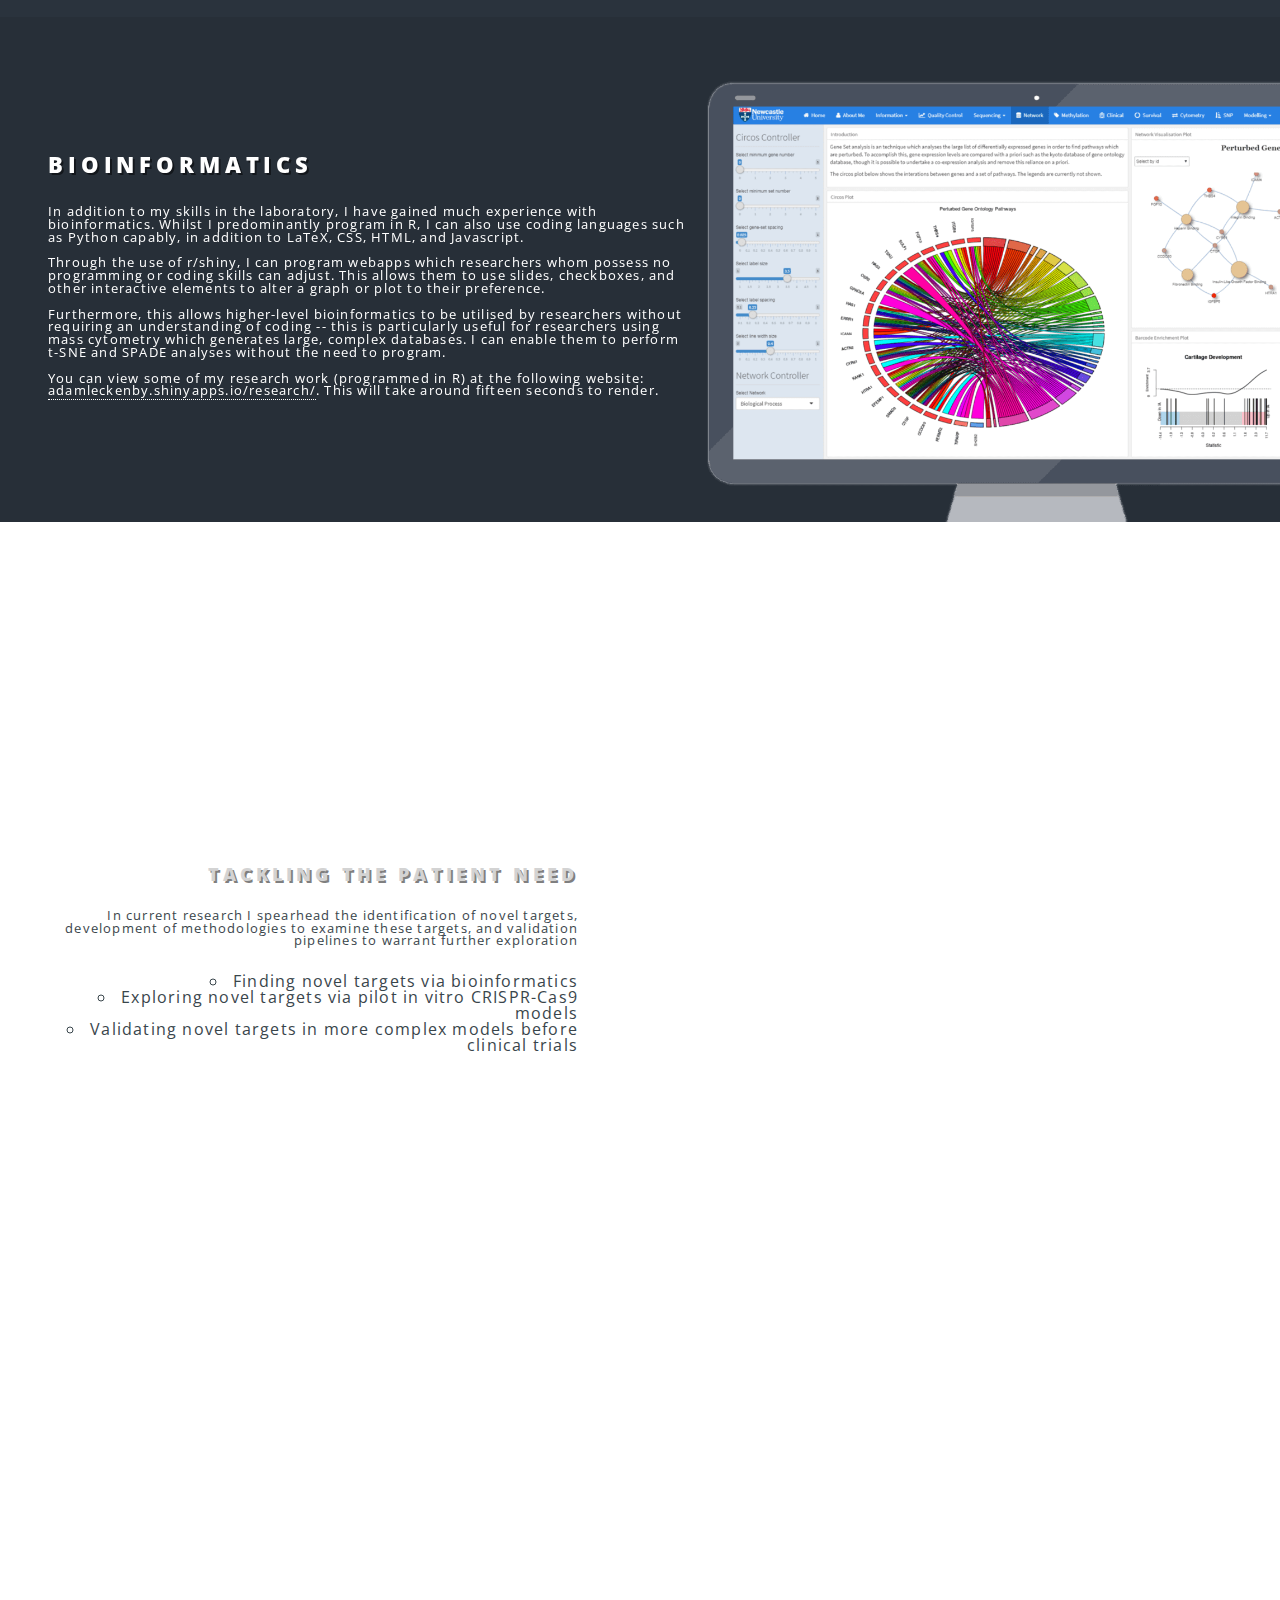
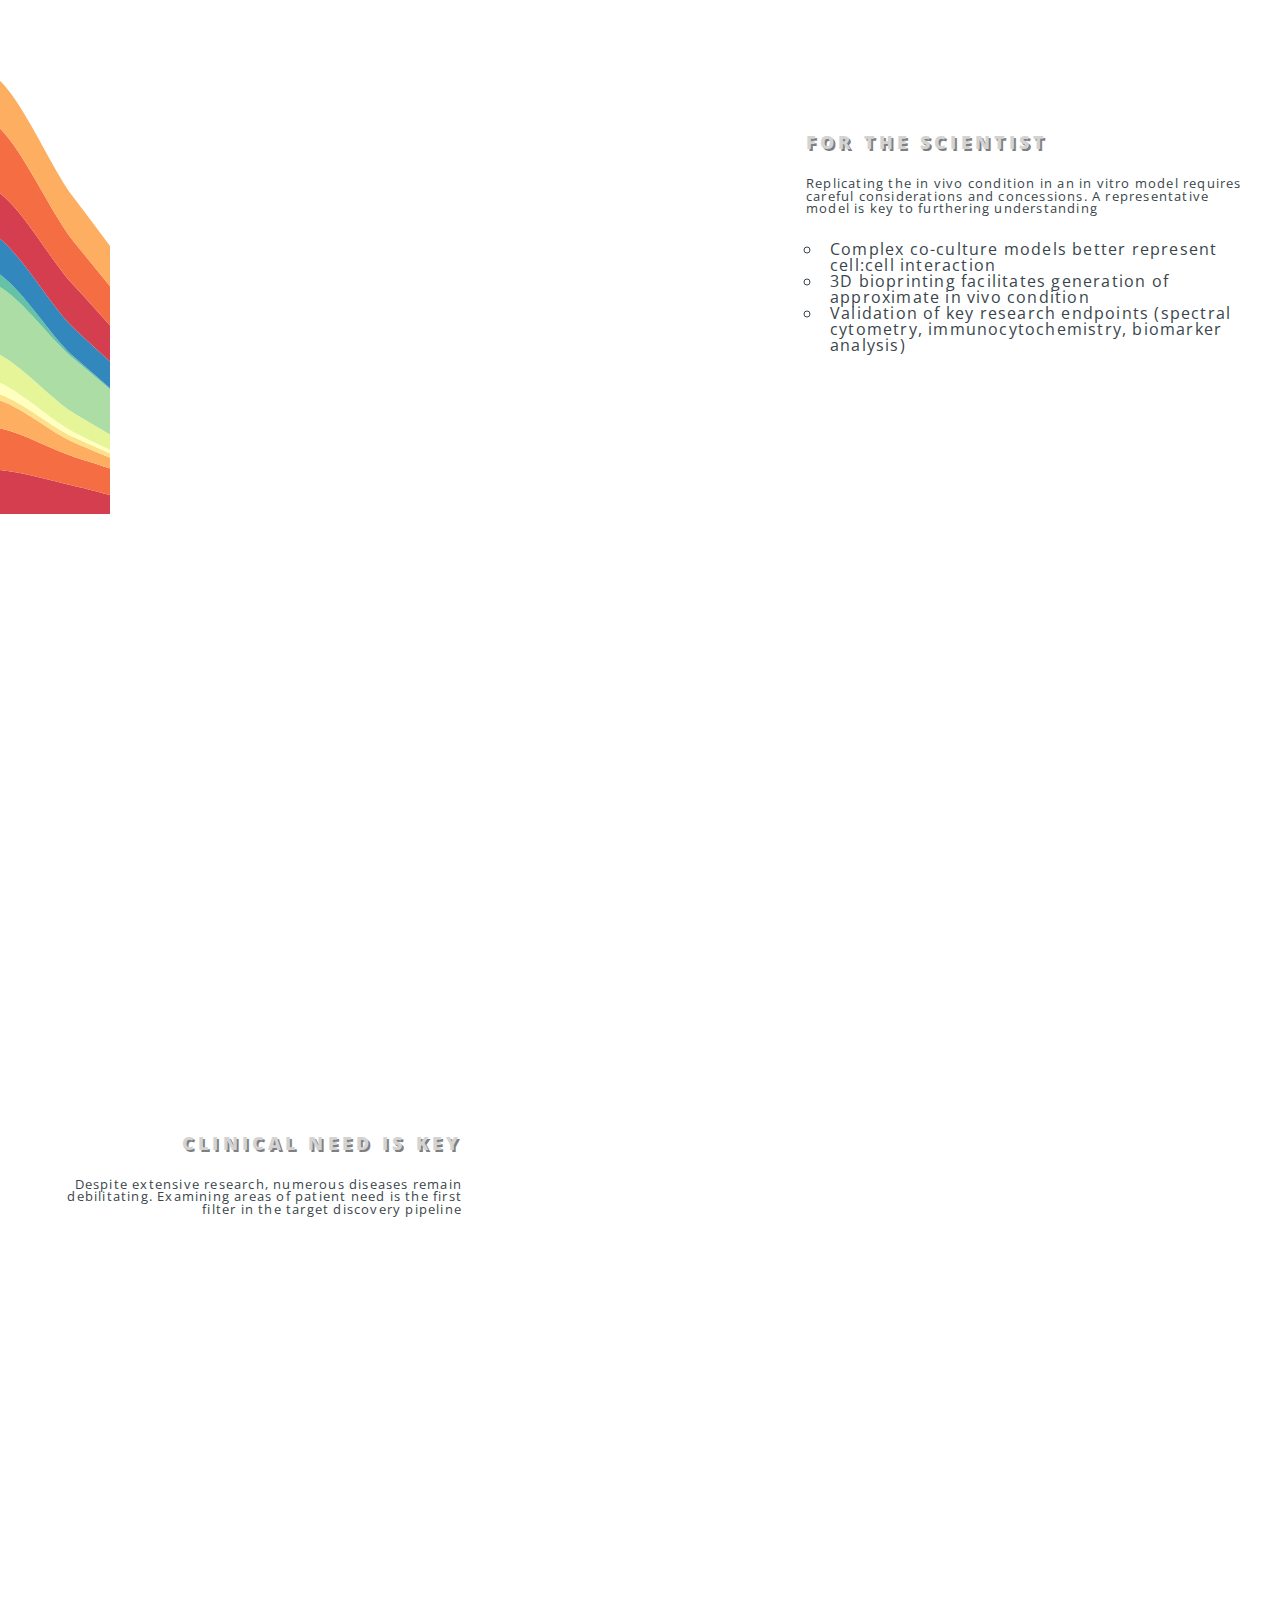
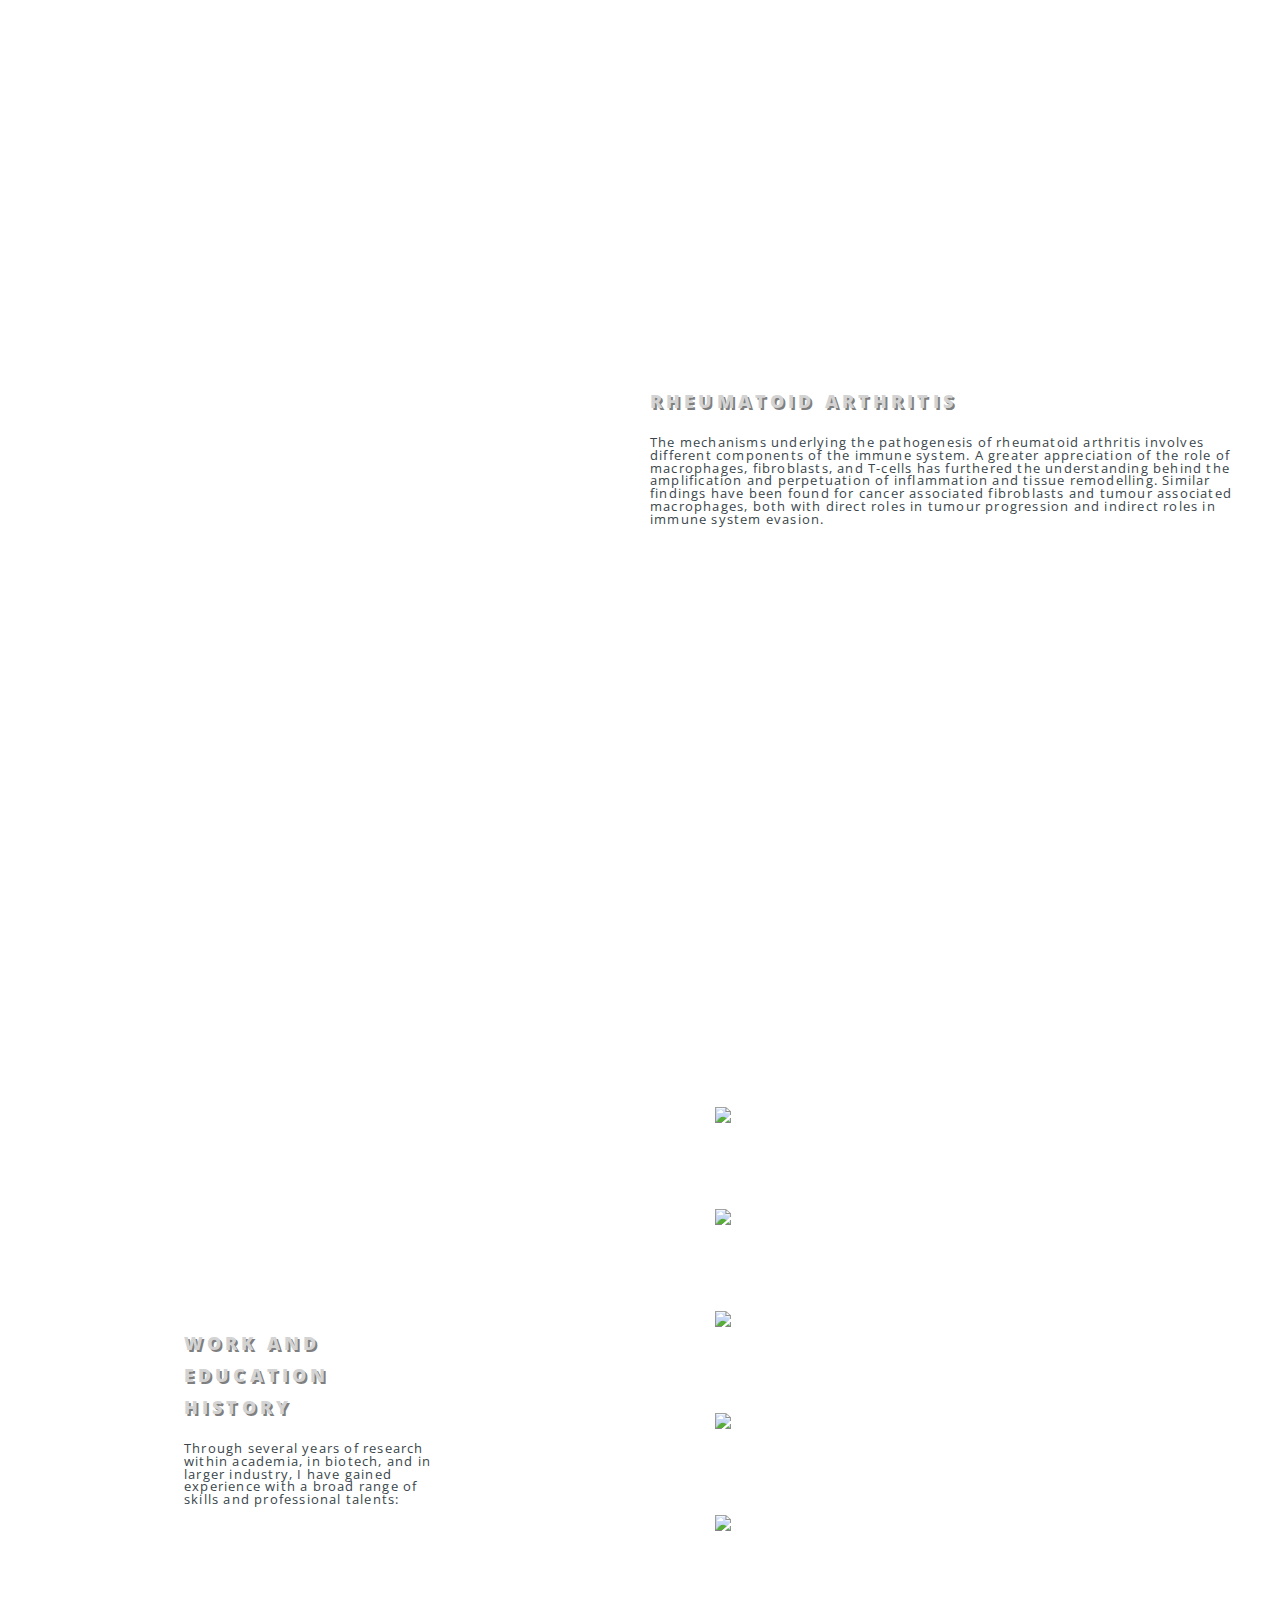
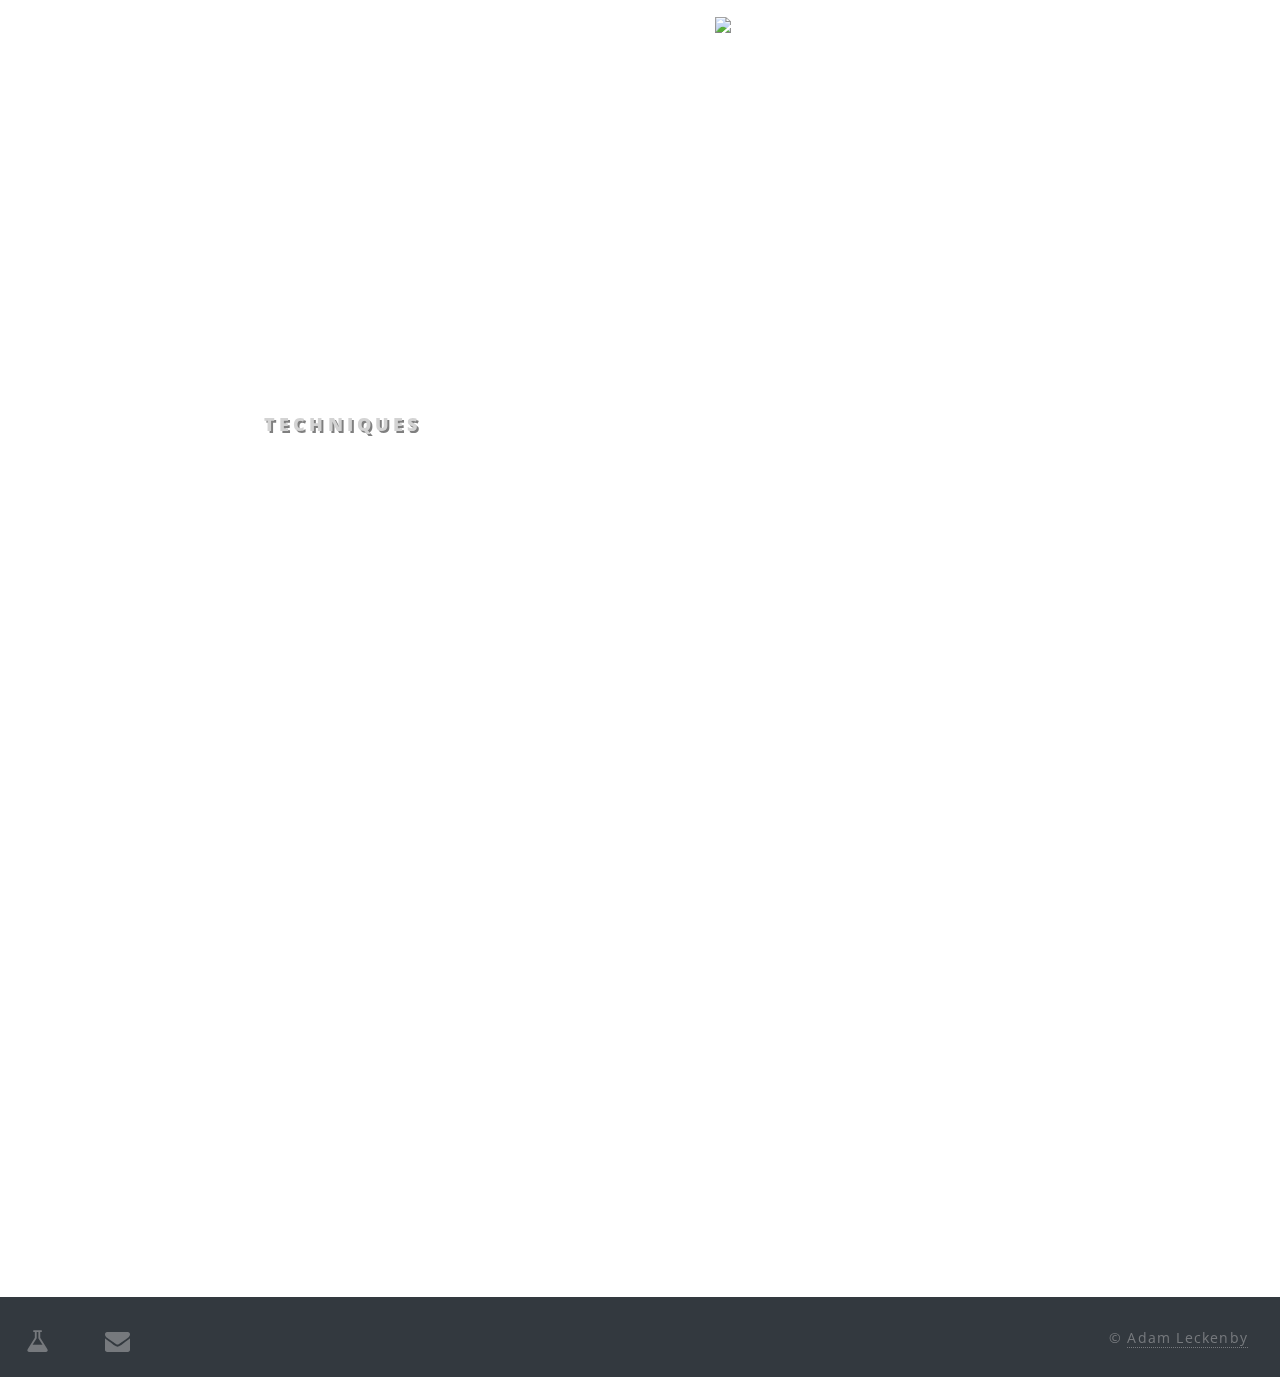
==== commit 5f55f1df: "Add files via upload" ====
--- a/index.html
+++ b/index.html
@@ -46,7 +46,7 @@
 					</section>
 
 				<!-- One -->
-					<section id="one" class="wrapper style3 special">
+					<section class="wrapper style3 special">
 						<div class="inner">
 							<header class="major">
 								<h2>Information</h2>
@@ -62,25 +62,25 @@
 					</section>
 
 				<!-- Two -->
-					<section id="two" class="wrapper alt style2">
+					<section class="wrapper alt style2">
 						<section class="spotlight">
 							<div class="image"><img src="images/pic01.png" alt="" /></div><div class="content">
 								<h2>Laboratory Research</h2>
-								<p>Having worked within research for nearly four years, I have built up experience with a range of techniques. These skills are predominantly within the field of molecular biology, in particular those relating to oncology, immunology, and genetics. <br />
+								<p>Having worked within research for nearly eight years, I have built up experience with a range of techniques. These skills are predominantly within the field of immunology and oncology, with a focus upon genetics. <br />
 								 <br />
-								In addition to these skills, I regularly conduct immunohistochemistry, microscopy, and genetic work alongside further techniques in order to validate research results and further elucidate the underlying biology of disease.</p>							
+								In addition to these skills, I regularly conduct immunocytochemistry, spectral cytometry, and genetics work alongside further techniques in order to validate research results and further elucidate the underlying biology of disease.</p>							
 								<h5>Current Projects</h5>
 								<ol>
-									<li>RNA Sequencing - Heterogeneity in Synovial Macrophages Populations</li>
-									<li>Immunohistochemistry - Imaging cellular localisation of PIM-1, PD-1, SOX3</li>
+									<li>3D Bioprinted Coculture - Modeling the in vivo human condition better in vitro</li>
+									<li>Immunocytochemistry - Confocal imaging of 3D biomasses with analysis</li>
 									<li>Single-cell Sequencing - Response to treatment in Fibroblast-like Synoviocytes</li>
-									<li>Functional Studies - Flow Cytometry, Western Blotting, ELISA, HPLC, Imaging</li>
-									<li>Experimental Studies - Retroviral Transduction, RNA silencing</li>
+									<li>Functional Studies - Spectral Cytometry and Somascan analysis</li>
+									<li>Experimental Studies - Prime Editing in Stem Cells</li>
 								</ol>
 							</div>
 					    </section>
 				    </section>
-						<section id="two-b" class="wrapper alt style2">
+						<section class="wrapper alt style2">
 						    <section>
 							</section>
 						    <section class="spotlight">
@@ -96,40 +96,7 @@
 							    </div>
 				            </section>
 					</section>
-				<!-- CTA -->
-					<section id="cta" class="wrapper style4">
-						<div class="inner">
-							<header>
-								<h2>Bioinformatics Research</h2>
-							    <p>In order to view some of my bioinformatics skills, please click the 'view research' button. This webpage shows several examples of the shinyapps I build for fellow researchers, many of whom have no programming experience. The webpage will take around fifteen seconds to load.</p>
-							</header>
-							<ul class="actions horizontal">
-								<li><a href="https://adamleckenby.shinyapps.io/research/" class="button fit">View Website</a></li>
-								<li><a href="https://uk.linkedin.com/in/adamleckenby" class="button fit">Learn More</a></li>
-							</ul>
-						</div>
-					</section>
-					
-					<section class="wrapper style4">
-							<div class="inner">
-							    <div class="box alt">
-									<div class="row uniform 50%">
-										<div class="2u"><span class="image fit"><img src="images/a.jpg" alt="" /></span></div>
-										<div class="2u"><span class="image fit"><img src="images/b.jpg" alt="" /></span></div>
-										<div class="2u"><span class="image fit"><img src="images/c.jpg" alt="" /></span></div>
-										<div class="2u"><span class="image fit"><img src="images/d.jpg" alt="" /></span></div>
-										<div class="2u"><span class="image fit"><img src="images/e.jpg" alt="" /></span></div>
-										<div class="2u"><span class="image fit"><img src="images/h.jpg" alt="" /></span></div>
-									</div>
-							    </div>
-					</section>
-
-				<!-- Footer -->
-					<footer id="footer">
-						<ul class="icons">
-							<li><a href="mailto:adam_leckenby@hotmail.co.uk" class="icon fa-envelope-o"><span class="label">Email</span></a></li>
-						</ul>
-					</footer>
+
 
 			</div>
 
@@ -144,3 +111,176 @@
 
 	</body>
 </html>
+
+<html>
+	<head>
+		<meta charset="utf-8" />
+		<meta name="viewport" content="width=device-width, initial-scale=1" />
+		<!--[if lte IE 8]><script src="assets2/js/ie/html5shiv.js"></script><![endif]-->
+		<link rel="stylesheet" href="assets2/css/main.css" />
+		<!--[if lte IE 8]><link rel="stylesheet" href="assets2/css/ie8.css" /><![endif]-->
+		<!--[if lte IE 9]><link rel="stylesheet" href="assets2/css/ie9.css" /><![endif]-->
+	</head>
+	<body>
+			
+		<!-- OneAlt -->
+			<section id="one" class="main style2 right dark fullscreen">
+			<div class="main style2 primary">
+				<div class="content3 box">
+					<header>
+						<h3 style="color:#D3D3D3">Tackling the Patient Need</h3>
+					</header>
+					<p>In current research I spearhead the identification of novel targets, development of methodologies to examine these targets, and validation pipelines to warrant further exploration
+					<ul style="list-style-type:circle; list-style-position: inside;">
+						  <li>Finding novel targets via bioinformatics </li>
+						  <li>Exploring novel targets via pilot in vitro CRISPR-Cas9 models </li>
+						  <li>Validating novel targets in more complex models before clinical trials</li>
+					</ul>
+					</p>
+				</div>
+			</div>
+				<div class="content box style4 desktoponly">
+					<iframe src="images2/Volcano.html" width="450" height="600" scrolling="no">
+					</iframe>
+					</div>
+
+			</section>
+			
+			
+		<!-- TwoAlt -->
+			<section id="two" class="main style2 left dark fullscreen">
+				<div class="content box style3 desktoponly">
+					<div class="center">
+					<iframe src="images2/Streamgraph.html" width="900" height="500" scrolling="no">
+					</iframe>
+					</div>
+				</div>
+				<section id="two" class="main style3 primary">
+					<div class="content4 box">
+					<header>
+						<h3 style="color:#D3D3D3">For the Scientist</h3>
+					</header>
+					<p>Replicating the in vivo condition in an in vitro model requires careful considerations and concessions. A representative model is key to furthering understanding
+						<ul style="list-style-type:circle">
+						  <li>Complex co-culture models better represent cell:cell interaction </li>
+						  <li>3D bioprinting facilitates generation of approximate in vivo condition </li>
+						  <li>Validation of key research endpoints (spectral cytometry, immunocytochemistry, biomarker analysis) </li>
+					</ul>
+					</p>
+				</div>
+			</section>
+			</section>
+
+			<!-- Three -->
+			<section id="three" class="main style2 right dark fullscreen">
+			<div class="main style2 primary">
+				<div class="content3 box">
+					<header>
+						<h3 style="color:#D3D3D3">Clinical Need is Key</h3>
+					</header>
+					<p>Despite extensive research, numerous diseases remain debilitating. Examining areas of patient need is the first filter in the target discovery pipeline</p>
+				</div>
+			</div>
+				<div class="content box style2 desktoponly">
+					<iframe src="images2/Choropleth.html" width="550" height="650">
+					</iframe>
+				</div>
+
+			</section>
+
+			<!-- Four -->
+			<section id="four" class="main style2 left dark fullscreen">
+				<div class="content box style5 desktoponly">
+					<iframe src="images2/Chart.html" width="500" height="600">
+					</iframe>
+				</div>
+			<section id="four" class="main style3 primary">
+					<div class="content4 box">
+					<header>
+						<h3 style="color:#D3D3D3">Rheumatoid Arthritis</h3>
+					</header>
+					<p>The mechanisms underlying the pathogenesis of rheumatoid arthritis involves different components of the immune system. A greater appreciation of the role of macrophages, fibroblasts, and T-cells has furthered the understanding behind the amplification and perpetuation of inflammation and tissue remodelling. 
+Similar findings have been found for cancer associated fibroblasts and tumour associated macrophages, both with direct roles in tumour progression and indirect roles in immune system evasion.
+
+				</div>
+					</p>
+			</section>
+			</section>
+
+	
+		<!-- Members -->
+		<section class="main style2 left dark fullscreen">
+				<div class="content4 box">
+					<header>
+						<h3 style="color:#D3D3D3">Work and Education History</h3>
+					</header>
+					<p>Through several years of research within academia, in biotech, and in larger industry, I have gained experience with a broad range of skills and professional talents:</p>
+				</div>
+					<section id="members" class="main style4 primary">
+			<div class="content desktoponly">
+			<iframe src="images2/Logos.html" width="800" height="700">
+			</iframe>
+			</div>
+			</section></section>
+		
+		<!-- Leads -->
+			<section id="leads" class="main style3 primary">
+				<div class="content">
+					<header>
+						<h3 style="color:#D3D3D3">Techniques</h3>
+					</header>
+
+					<!-- Gallery  -->
+						<div class="gallery">
+							<article class="from-left">
+								<a class="image fit"><img src="images2/thumbs/01.jpg" title="Spectral Cytometry" alt="" /></a>
+							</article>
+							<article class="from-right">
+								<a class="image fit"><img src="images2/thumbs/02.jpg" title="Immunocytochemistry" alt="" /></a>
+							</article>
+							<article class="from-left">
+								<a class="image fit"><img src="images2/thumbs/03.jpg" title="Data Analysis" alt="" /></a>
+							</article>
+							<article class="from-right">
+								<a lass="image fit"><img src="images2/thumbs/04.jpg" title="CRISPR-Cas9" alt="" /></a>
+							</article>
+							<article class="from-left">
+								<a class="image fit"><img src="images2/thumbs/05.jpg" title="3D Cell Culture" alt="" /></a>
+							</article>
+							<article class="from-right">
+								<a class="image fit"><img src="images2/thumbs/06.jpg" title="Therapeutic Validation" alt="" /></a>
+							</article>
+						</div>
+
+				</div>
+			</section>
+
+		<!-- Footer -->
+			<footer id="footer">
+
+				<!-- Icons -->
+					<ul class="actions">
+						<li><a href="https://adamleckenby.shinyapps.io/research/" class="icon fa-flask"><span class="label">Research</span></a></li>
+						<li><a href="mailto:adam_leckenby@hotmail.co.uk" class="icon fa-envelope"><span class="label">Email</span></a></li>
+					</ul>
+
+				<!-- Menu -->
+					<ul class="menu">
+						<li>&copy; <a href="https://adamleckenby.shinyapps.io/research/">Adam Leckenby</a></li>
+					</ul>
+
+			</footer>
+
+
+		<!-- Scripts -->
+			<script src="assets2/js/jquery.min.js"></script>
+			<script src="assets2/js/jquery.poptrox.min.js"></script>
+			<script src="assets2/js/jquery.scrolly.min.js"></script>
+			<script src="assets2/js/jquery.scrollex.min.js"></script>
+			<script src="assets2/js/skel.min.js"></script>
+			<script src="assets2/js/util.js"></script>
+			<!--[if lte IE 8]><script src="assets2/js/ie/respond.min.js"></script><![endif]-->
+			<script src="assets2/js/main.js"></script>
+
+	</body>
+</html>
--- a/assets2/css/main.css
+++ b/assets2/css/main.css
@@ -0,0 +1,2122 @@
+@import url("https://fonts.googleapis.com/css?family=Source+Sans+Pro:300,900");
+@import url("font-awesome.min.css");
+
+/*
+	Big Picture by HTML5 UP
+	html5up.net | @ajlkn
+	Free for personal and commercial use under the CCA 3.0 license (html5up.net/license)
+*/
+
+/* Reset */
+
+
+	article, aside, details, figcaption, figure, footer, header, hgroup, menu, nav, section {
+		display: block;
+	}
+
+	body {
+		line-height: 1;
+	}
+
+	div.center iframe{
+    display: block;
+    margin-left: -100px;
+    margin-right: -100px;
+	overflow:hidden;
+}
+
+	ol, ul {
+		list-style: none;
+	}
+
+	blockquote, q {
+		quotes: none;
+	}
+
+	blockquote:before, blockquote:after, q:before, q:after {
+		content: '';
+		content: none;
+	}
+
+	table {
+		border-collapse: collapse;
+		border-spacing: 0;
+	}
+
+	body {
+		-webkit-text-size-adjust: none;
+	}
+
+/* Box Model */
+
+	*, *:before, *:after {
+		-moz-box-sizing: border-box;
+		-webkit-box-sizing: border-box;
+		box-sizing: border-box;
+	}
+
+/* Basic */
+
+	@-ms-viewport {
+		width: device-width;
+	}
+
+	html {
+		height: 100%;
+	}
+
+	body {
+		background: #ffffff;
+		height: 100%;
+		min-width: 320px;
+	}
+
+		body.is-loading *, body.is-loading *:before, body.is-loading *:after {
+			-moz-animation: none !important;
+			-webkit-animation: none !important;
+			-ms-animation: none !important;
+			animation: none !important;
+			-moz-transition: none !important;
+			-webkit-transition: none !important;
+			-ms-transition: none !important;
+			transition: none !important;
+		}
+
+/* Spinner */
+
+	@-moz-keyframes spinner-rotate {
+		0% {
+			-moz-transform: scale(1) rotate(0deg);
+			-webkit-transform: scale(1) rotate(0deg);
+			-ms-transform: scale(1) rotate(0deg);
+			transform: scale(1) rotate(0deg);
+		}
+
+		100% {
+			-moz-transform: scale(1) rotate(360deg);
+			-webkit-transform: scale(1) rotate(360deg);
+			-ms-transform: scale(1) rotate(360deg);
+			transform: scale(1) rotate(360deg);
+		}
+	}
+
+	@-webkit-keyframes spinner-rotate {
+		0% {
+			-moz-transform: scale(1) rotate(0deg);
+			-webkit-transform: scale(1) rotate(0deg);
+			-ms-transform: scale(1) rotate(0deg);
+			transform: scale(1) rotate(0deg);
+		}
+
+		100% {
+			-moz-transform: scale(1) rotate(360deg);
+			-webkit-transform: scale(1) rotate(360deg);
+			-ms-transform: scale(1) rotate(360deg);
+			transform: scale(1) rotate(360deg);
+		}
+	}
+
+	@-ms-keyframes spinner-rotate {
+		0% {
+			-moz-transform: scale(1) rotate(0deg);
+			-webkit-transform: scale(1) rotate(0deg);
+			-ms-transform: scale(1) rotate(0deg);
+			transform: scale(1) rotate(0deg);
+		}
+
+		100% {
+			-moz-transform: scale(1) rotate(360deg);
+			-webkit-transform: scale(1) rotate(360deg);
+			-ms-transform: scale(1) rotate(360deg);
+			transform: scale(1) rotate(360deg);
+		}
+	}
+
+	@keyframes spinner-rotate {
+		0% {
+			-moz-transform: scale(1) rotate(0deg);
+			-webkit-transform: scale(1) rotate(0deg);
+			-ms-transform: scale(1) rotate(0deg);
+			transform: scale(1) rotate(0deg);
+		}
+
+		100% {
+			-moz-transform: scale(1) rotate(360deg);
+			-webkit-transform: scale(1) rotate(360deg);
+			-ms-transform: scale(1) rotate(360deg);
+			transform: scale(1) rotate(360deg);
+		}
+	}
+
+/* Loader */
+
+	@-moz-keyframes spinner-show {
+		0% {
+			opacity: 0;
+		}
+
+		100% {
+			opacity: 1;
+		}
+	}
+
+	@-webkit-keyframes spinner-show {
+		0% {
+			opacity: 0;
+		}
+
+		100% {
+			opacity: 1;
+		}
+	}
+
+	@-ms-keyframes spinner-show {
+		0% {
+			opacity: 0;
+		}
+
+		100% {
+			opacity: 1;
+		}
+	}
+
+	@keyframes spinner-show {
+		0% {
+			opacity: 0;
+		}
+
+		100% {
+			opacity: 1;
+		}
+	}
+
+	@-moz-keyframes spinner-hide {
+		0% {
+			-moz-transform: scale(1) rotate(0deg);
+			-webkit-transform: scale(1) rotate(0deg);
+			-ms-transform: scale(1) rotate(0deg);
+			transform: scale(1) rotate(0deg);
+			color: #e5e6e7;
+			z-index: 100001;
+		}
+
+		99% {
+			-moz-transform: scale(0.5) rotate(360deg);
+			-webkit-transform: scale(0.5) rotate(360deg);
+			-ms-transform: scale(0.5) rotate(360deg);
+			transform: scale(0.5) rotate(360deg);
+			color: #e5e6e7;
+			z-index: 100001;
+		}
+
+		100% {
+			-moz-transform: scale(0.5) rotate(360deg);
+			-webkit-transform: scale(0.5) rotate(360deg);
+			-ms-transform: scale(0.5) rotate(360deg);
+			transform: scale(0.5) rotate(360deg);
+			color: #e5e6e7;
+			z-index: -1;
+		}
+	}
+
+	@-webkit-keyframes spinner-hide {
+		0% {
+			-moz-transform: scale(1) rotate(0deg);
+			-webkit-transform: scale(1) rotate(0deg);
+			-ms-transform: scale(1) rotate(0deg);
+			transform: scale(1) rotate(0deg);
+			color: #e5e6e7;
+			z-index: 100001;
+		}
+
+		99% {
+			-moz-transform: scale(0.5) rotate(360deg);
+			-webkit-transform: scale(0.5) rotate(360deg);
+			-ms-transform: scale(0.5) rotate(360deg);
+			transform: scale(0.5) rotate(360deg);
+			color: #e5e6e7;
+			z-index: 100001;
+		}
+
+		100% {
+			-moz-transform: scale(0.5) rotate(360deg);
+			-webkit-transform: scale(0.5) rotate(360deg);
+			-ms-transform: scale(0.5) rotate(360deg);
+			transform: scale(0.5) rotate(360deg);
+			color: #e5e6e7;
+			z-index: -1;
+		}
+	}
+
+	@-ms-keyframes spinner-hide {
+		0% {
+			-moz-transform: scale(1) rotate(0deg);
+			-webkit-transform: scale(1) rotate(0deg);
+			-ms-transform: scale(1) rotate(0deg);
+			transform: scale(1) rotate(0deg);
+			color: #e5e6e7;
+			z-index: 100001;
+		}
+
+		99% {
+			-moz-transform: scale(0.5) rotate(360deg);
+			-webkit-transform: scale(0.5) rotate(360deg);
+			-ms-transform: scale(0.5) rotate(360deg);
+			transform: scale(0.5) rotate(360deg);
+			color: #e5e6e7;
+			z-index: 100001;
+		}
+
+		100% {
+			-moz-transform: scale(0.5) rotate(360deg);
+			-webkit-transform: scale(0.5) rotate(360deg);
+			-ms-transform: scale(0.5) rotate(360deg);
+			transform: scale(0.5) rotate(360deg);
+			color: #e5e6e7;
+			z-index: -1;
+		}
+	}
+
+	@keyframes spinner-hide {
+		0% {
+			-moz-transform: scale(1) rotate(0deg);
+			-webkit-transform: scale(1) rotate(0deg);
+			-ms-transform: scale(1) rotate(0deg);
+			transform: scale(1) rotate(0deg);
+			color: #e5e6e7;
+			z-index: 100001;
+		}
+
+		99% {
+			-moz-transform: scale(0.5) rotate(360deg);
+			-webkit-transform: scale(0.5) rotate(360deg);
+			-ms-transform: scale(0.5) rotate(360deg);
+			transform: scale(0.5) rotate(360deg);
+			color: #e5e6e7;
+			z-index: 100001;
+		}
+
+		100% {
+			-moz-transform: scale(0.5) rotate(360deg);
+			-webkit-transform: scale(0.5) rotate(360deg);
+			-ms-transform: scale(0.5) rotate(360deg);
+			transform: scale(0.5) rotate(360deg);
+			color: #e5e6e7;
+			z-index: -1;
+		}
+	}
+
+	@-moz-keyframes overlay-hide {
+		0% {
+			opacity: 1;
+			z-index: 100000;
+		}
+
+		15% {
+			opacity: 1;
+			z-index: 100000;
+		}
+
+		99% {
+			opacity: 0;
+			z-index: 100000;
+		}
+
+		100% {
+			opacity: 0;
+			z-index: -1;
+		}
+	}
+
+	@-webkit-keyframes overlay-hide {
+		0% {
+			opacity: 1;
+			z-index: 100000;
+		}
+
+		15% {
+			opacity: 1;
+			z-index: 100000;
+		}
+
+		99% {
+			opacity: 0;
+			z-index: 100000;
+		}
+
+		100% {
+			opacity: 0;
+			z-index: -1;
+		}
+	}
+
+	@-ms-keyframes overlay-hide {
+		0% {
+			opacity: 1;
+			z-index: 100000;
+		}
+
+		15% {
+			opacity: 1;
+			z-index: 100000;
+		}
+
+		99% {
+			opacity: 0;
+			z-index: 100000;
+		}
+
+		100% {
+			opacity: 0;
+			z-index: -1;
+		}
+	}
+
+	@keyframes overlay-hide {
+		0% {
+			opacity: 1;
+			z-index: 100000;
+		}
+
+		15% {
+			opacity: 1;
+			z-index: 100000;
+		}
+
+		99% {
+			opacity: 0;
+			z-index: 100000;
+		}
+
+		100% {
+			opacity: 0;
+			z-index: -1;
+		}
+	}
+
+	body {
+		text-decoration: none;
+	}
+
+		body:before {
+			-moz-animation: spinner-show 1.5s 1 0.25s ease forwards, spinner-hide 0.25s ease-in-out forwards !important;
+			-webkit-animation: spinner-show 1.5s 1 0.25s ease forwards, spinner-hide 0.25s ease-in-out forwards !important;
+			-ms-animation: spinner-show 1.5s 1 0.25s ease forwards, spinner-hide 0.25s ease-in-out forwards !important;
+			animation: spinner-show 1.5s 1 0.25s ease forwards, spinner-hide 0.25s ease-in-out forwards !important;
+			-moz-transform-origin: 50% 50%;
+			-webkit-transform-origin: 50% 50%;
+			-ms-transform-origin: 50% 50%;
+			transform-origin: 50% 50%;
+			-moz-osx-font-smoothing: grayscale;
+			-webkit-font-smoothing: antialiased;
+			font-family: FontAwesome;
+			font-style: normal;
+			font-weight: normal;
+			text-transform: none !important;
+			color: #e5e6e7;
+			content: '\f1ce';
+			cursor: default;
+			display: block;
+			font-size: 2em;
+			height: 2em;
+			left: 50%;
+			line-height: 2em;
+			margin: -1em 0 0 -1em;
+			opacity: 0;
+			position: fixed;
+			text-align: center;
+			top: 50%;
+			width: 2em;
+			z-index: -1;
+		}
+
+		body:after {
+			-moz-animation: overlay-hide 1.5s ease-in forwards !important;
+			-webkit-animation: overlay-hide 1.5s ease-in forwards !important;
+			-ms-animation: overlay-hide 1.5s ease-in forwards !important;
+			animation: overlay-hide 1.5s ease-in forwards !important;
+			background: #ffffff;
+			content: '';
+			display: block;
+			height: 100%;
+			left: 0;
+			opacity: 0;
+			position: fixed;
+			top: 0;
+			width: 100%;
+			z-index: -1;
+		}
+
+		body.is-loading:before {
+			-moz-animation: spinner-show 1.5s 1 0.25s ease forwards, spinner-rotate 0.75s infinite linear !important;
+			-webkit-animation: spinner-show 1.5s 1 0.25s ease forwards, spinner-rotate 0.75s infinite linear !important;
+			-ms-animation: spinner-show 1.5s 1 0.25s ease forwards, spinner-rotate 0.75s infinite linear !important;
+			animation: spinner-show 1.5s 1 0.25s ease forwards, spinner-rotate 0.75s infinite linear !important;
+			z-index: 100001;
+		}
+
+		body.is-loading:after {
+			-moz-animation: none !important;
+			-webkit-animation: none !important;
+			-ms-animation: none !important;
+			animation: none !important;
+			opacity: 1;
+			z-index: 100000;
+		}
+
+	@media (-webkit-min-device-pixel-ratio: 2) {
+
+		body:before {
+			line-height: 2.025em;
+		}
+
+	}
+
+/* Box */
+
+	.box {
+		background: #ffffff;
+		color: #39454b;
+		padding: 2em;
+	}
+
+		.box > :last-child {
+			margin-bottom: 0;
+		}
+
+		.box.style2 {
+			padding: 3.5em 2.5em 3.5em 2.5em;
+		}
+
+		@media screen and (max-width: 736px) {
+
+			.box {
+				padding: 1em;
+			}
+
+				.box.style2 {
+					padding: 1.5em 1.25em 1.5em 1.25em;
+					background-color: rgba(255, 255, 255, 0.9);
+				}
+
+		}
+
+				.box.style3 {
+			padding: 1em 43em 2em 2em;
+
+		}
+		
+		
+				.box.style4 {
+			padding: 2em 2em 2em 2em;
+
+		}
+		
+				.box.style5 {.
+					background: #ffffff;
+					color: #39454b;
+					padding: 2em;
+					
+
+		}
+/* Button */
+
+	input[type="button"],
+	input[type="submit"],
+	input[type="reset"],
+	.button,
+	button {
+		-moz-appearance: none;
+		-webkit-appearance: none;
+		-ms-appearance: none;
+		appearance: none;
+		-moz-transition: background-color 0.2s ease-in-out;
+		-webkit-transition: background-color 0.2s ease-in-out;
+		-ms-transition: background-color 0.2s ease-in-out;
+		transition: background-color 0.2s ease-in-out;
+		background-color: #98c593;
+		border: 0;
+		border-radius: 3.5em;
+		color: #ffffff;
+		cursor: pointer;
+		display: inline-block;
+		height: 3.5em;
+		line-height: 3.5em;
+		outline: 0;
+		padding: 0 2em 0 2em;
+		position: relative;
+		text-align: center;
+		text-decoration: none;
+	}
+
+		input[type="button"].down,
+		input[type="submit"].down,
+		input[type="reset"].down,
+		.button.down,
+		button.down {
+			width: 5em;
+			height: 5em;
+			line-height: 4.5em;
+			padding: 0;
+			background-image: url("images/dark-arrow.svg");
+			background-position: center center;
+			background-repeat: no-repeat;
+			text-indent: -10em;
+			overflow: hidden;
+		}
+
+			input[type="button"].down.anchored,
+			input[type="submit"].down.anchored,
+			input[type="reset"].down.anchored,
+			.button.down.anchored,
+			button.down.anchored {
+				bottom: 0;
+				border-bottom: 0;
+				border-radius: 3em 3em 0 0;
+				height: 4.5em;
+				margin-left: -2.5em;
+			}
+
+		input[type="button"].anchored,
+		input[type="submit"].anchored,
+		input[type="reset"].anchored,
+		.button.anchored,
+		button.anchored {
+			position: absolute;
+			left: 50%;
+		}
+
+		input[type="button"]:hover,
+		input[type="submit"]:hover,
+		input[type="reset"]:hover,
+		.button:hover,
+		button:hover {
+			background-color: #a8cea4;
+		}
+
+		input[type="button"]:active,
+		input[type="submit"]:active,
+		input[type="reset"]:active,
+		.button:active,
+		button:active {
+			background-color: #88bc82;
+		}
+
+		input[type="button"].style2,
+		input[type="submit"].style2,
+		input[type="reset"].style2,
+		.button.style2,
+		button.style2 {
+			background-color: transparent;
+			border: solid 2px #e5e6e7;
+			color: inherit;
+		}
+
+			input[type="button"].style2:hover,
+			input[type="submit"].style2:hover,
+			input[type="reset"].style2:hover,
+			.button.style2:hover,
+			button.style2:hover {
+				background-color: rgba(229, 230, 231, 0.25);
+			}
+
+			input[type="button"].style2:active,
+			input[type="submit"].style2:active,
+			input[type="reset"].style2:active,
+			.button.style2:active,
+			button.style2:active {
+				background-color: rgba(229, 230, 231, 0.375);
+			}
+
+			input[type="button"].style2.down,
+			input[type="submit"].style2.down,
+			input[type="reset"].style2.down,
+			.button.style2.down,
+			button.style2.down {
+				background-image: url("images/arrow.svg");
+			}
+
+/* Form */
+
+	form {
+		margin: 0 0 2em 0;
+	}
+
+		form .field {
+			margin: 0 0 1.5em 0;
+		}
+
+			form .field.half {
+				width: 50%;
+				float: left;
+				padding: 0 0 0 0.75em;
+			}
+
+				form .field.half.first {
+					padding: 0 0.75em 0 0;
+				}
+
+		form > .actions {
+			margin: 1.5em 0 0 0 !important;
+		}
+
+		@media screen and (max-width: 736px) {
+
+			form .field {
+				margin: 0 0 1em 0;
+			}
+
+				form .field.half {
+					padding: 0 0 0 0.5em;
+				}
+
+					form .field.half.first {
+						padding: 0 0.5em 0 0;
+					}
+
+			form > .actions {
+				margin: 1em 0 0 0 !important;
+			}
+
+		}
+
+		@media screen and (max-width: 480px) {
+
+			form .field.half {
+				width: 100%;
+				float: none;
+				padding: 0;
+			}
+
+				form .field.half.first {
+					padding: 0;
+				}
+
+		}
+
+	label {
+		display: block;
+	}
+
+	input[type="text"],
+	input[type="password"],
+	input[type="email"],
+	input[type="tel"],
+	input[type="search"],
+	input[type="url"],
+	select,
+	textarea {
+		-moz-appearance: none;
+		-webkit-appearance: none;
+		-ms-appearance: none;
+		appearance: none;
+		-moz-transition: border-color 0.2s ease-in-out, color 0.2s ease-in-out;
+		-webkit-transition: border-color 0.2s ease-in-out, color 0.2s ease-in-out;
+		-ms-transition: border-color 0.2s ease-in-out, color 0.2s ease-in-out;
+		transition: border-color 0.2s ease-in-out, color 0.2s ease-in-out;
+		color: #39454b;
+		display: block;
+		width: 100%;
+		padding: 0.65em 0.75em;
+		background: none;
+		border: solid 2px #e5e6e7;
+		color: inherit;
+		border-radius: 0.5em;
+		outline: none;
+	}
+
+		input[type="text"]:focus,
+		input[type="password"]:focus,
+		input[type="email"]:focus,
+		input[type="tel"]:focus,
+		input[type="search"]:focus,
+		input[type="url"]:focus,
+		select:focus,
+		textarea:focus {
+			border-color: #9ac8e9;
+		}
+
+	input[type="text"],
+	input[type="password"],
+	input[type="email"],
+	input[type="tel"],
+	input[type="search"],
+	input[type="url"],
+	select {
+		line-height: 1.35em;
+	}
+
+	textarea {
+		min-height: 8em;
+	}
+
+	::-moz-focus-inner {
+		border: 0;
+	}
+
+	::-webkit-input-placeholder {
+		opacity: 0.375;
+	}
+
+	:-moz-placeholder {
+		opacity: 0.375;
+	}
+
+	::-moz-placeholder {
+		opacity: 0.375;
+	}
+
+	:-ms-input-placeholder {
+		opacity: 0.375;
+	}
+
+	.formerize-placeholder {
+		opacity: 0.375;
+	}
+
+/* Icon */
+
+	.icon {
+		text-decoration: none;
+	}
+
+		.icon:before {
+			display: inline-block;
+			font-family: FontAwesome;
+			font-size: 1.25em;
+			text-decoration: none;
+			font-style: normal;
+			font-weight: normal;
+			line-height: 1;
+			-webkit-font-smoothing: antialiased;
+			-moz-osx-font-smoothing: grayscale;
+		}
+
+		.icon > .label {
+			display: none;
+		}
+
+/* Image */
+
+	.image {
+		position: relative;
+		display: inline-block;
+	}
+
+		.image:before {
+			content: '';
+			position: absolute;
+			left: 0;
+			top: 0;
+			width: 100%;
+			height: 100%;
+		}
+
+		.image img {
+			display: block;
+			width: 100%;
+		}
+
+		.image.featured {
+			display: block;
+			width: 100%;
+			margin: 0 0 2em 0;
+		}
+
+		.image.fit {
+			display: block;
+			width: 100%;
+		}
+
+		.image.left {
+			float: left;
+			margin: 0 2em 2em 0;
+		}
+
+		.image.centered {
+			display: block;
+			margin: 0 0 2em 0;
+		}
+
+			.image.centered img {
+				margin: 0 auto;
+				width: auto;
+			}
+
+/* List */
+
+/* The dropdown container */
+.dropdown {
+  overflow: hidden;
+}
+
+/* Dropdown button */
+.dropdown .dropbtn {
+  font-size: 23px; 
+  border: none;
+  outline: none;
+  color: black;
+  padding: 0px 0px;
+  background-color: inherit;
+  font-family: inherit; /* Important for vertical align on mobile phones */
+  margin: 0; /* Important for vertical align on mobile phones */
+}
+
+.dropdown:hover .dropbtn  a:hover{
+    background-color: #ddd;
+}
+
+.dropdown-content a:hover {
+    background-color: #ddd;
+}
+
+/* Dropdown content (hidden by default) */
+.dropdown-content {
+  display: none;
+  position: absolute;
+  background-color: #f9f9f9;
+  min-width: 160px;
+  box-shadow: 0px 8px 8px 0px rgba(0,0,0,0.2);
+  z-index: 1;
+}
+
+/* Links inside the dropdown */
+.dropdown-content a {
+  float: none;
+  color: black;
+  font-size:20px;
+  padding: 12px 12px;
+  text-decoration: none;
+  display: block;
+  text-align: center;
+}
+
+/* Show the dropdown menu on hover */
+.dropdown:hover .dropdown-content {
+  display: block;
+}
+
+	ul.default {
+		list-style: disc;
+		padding-left: 1em;
+	}
+
+		ul.default li {
+			padding-left: 0.5em;
+		}
+
+	ul.icons {
+		cursor: default;
+	}
+
+		ul.icons li {
+			display: inline-block;
+		}
+
+		ul.icons a {
+			display: inline-block;
+			width: 2em;
+			height: 2em;
+			line-height: 2em;
+			text-align: center;
+			border: 0;
+		}
+
+	ul.menu {
+		cursor: default;
+	}
+
+		ul.menu li {
+			display: inline-block;
+			line-height: 1em;
+			border-left: solid 1px #e5e6e7;
+			padding: 0 0 0 0.5em;
+			margin: 0 0 0 0.5em;
+		}
+
+			ul.menu li:first-child {
+				border-left: 0;
+				padding-left: 0;
+				margin-left: 0;
+			}
+
+	ul.actions {
+		cursor: default;
+	}
+
+		ul.actions li {
+			display: inline-block;
+			margin: 0 0 0 0.5em;
+		}
+
+			ul.actions li:first-child {
+				margin-left: 0;
+			}
+
+	ol.default {
+		list-style: decimal;
+		padding-left: 1.25em;
+	}
+
+		ol.default li {
+			padding-left: 0.25em;
+		}
+
+/* Sections/Article */
+
+
+/* Table */
+
+	table {
+		width: 100%;
+	}
+
+		table.default {
+			width: 100%;
+		}
+
+			table.default tbody tr:nth-child(2n+2) {
+				background: rgba(229, 230, 231, 0.5);
+			}
+
+			table.default td {
+				padding: 0.5em 1em 0.5em 1em;
+			}
+
+			table.default th {
+				text-align: left;
+				font-weight: 900;
+				padding: 0.5em 1em 0.5em 1em;
+			}
+
+			table.default thead {
+				background: #39454b;
+				color: #ffffff;
+			}
+
+			table.default tfoot {
+				background: #e5e6e7;
+			}
+
+/* Poptrox */
+
+	.poptrox-popup {
+		-moz-box-sizing: content-box;
+		-webkit-box-sizing: content-box;
+		-ms-box-sizing: content-box;
+		box-sizing: content-box;
+		background: #fff;
+		padding-bottom: 3em;
+		box-shadow: 0 0.1em 0.15em 0 rgba(0, 0, 0, 0.15);
+	}
+
+		.poptrox-popup .loader {
+			position: absolute;
+			top: 50%;
+			left: 50%;
+			margin: -1em 0 0 -1em;
+			width: 2em;
+			height: 2em;
+			display: block;
+			font-size: 2em;
+		}
+
+			.poptrox-popup .loader:before {
+				-moz-animation: spinner-rotate 0.75s infinite linear !important;
+				-webkit-animation: spinner-rotate 0.75s infinite linear !important;
+				-ms-animation: spinner-rotate 0.75s infinite linear !important;
+				animation: spinner-rotate 0.75s infinite linear !important;
+				-moz-osx-font-smoothing: grayscale;
+				-webkit-font-smoothing: antialiased;
+				font-family: FontAwesome;
+				font-style: normal;
+				font-weight: normal;
+				text-transform: none !important;
+				color: #e5e6e7;
+				content: '\f1ce';
+				cursor: default;
+				display: block;
+				height: 2em;
+				left: 0;
+				line-height: 2em;
+				position: absolute;
+				text-align: center;
+				top: 0;
+				width: 2em;
+			}
+
+		.poptrox-popup .caption {
+			position: absolute;
+			bottom: 0;
+			left: 0;
+			background: #ffffff;
+			width: 100%;
+			height: 3em;
+			line-height: 2.8em;
+			text-align: center;
+			cursor: default;
+			z-index: 1;
+			font-size: 0.9em;
+		}
+
+		.poptrox-popup .nav-next,
+		.poptrox-popup .nav-previous {
+			-moz-transition: opacity 0.2s ease-in-out;
+			-webkit-transition: opacity 0.2s ease-in-out;
+			-ms-transition: opacity 0.2s ease-in-out;
+			transition: opacity 0.2s ease-in-out;
+			position: absolute;
+			top: 0;
+			width: 50%;
+			height: 100%;
+			opacity: 0;
+			cursor: pointer;
+			background: rgba(0, 0, 0, 0.01);
+			-webkit-tap-highlight-color: rgba(255, 255, 255, 0);
+		}
+
+		.poptrox-popup .nav-next:before,
+		.poptrox-popup .nav-previous:before {
+			content: '';
+			position: absolute;
+			width: 96px;
+			height: 64px;
+			background: url("images/poptrox-nav.svg");
+			top: calc(50% - 1.5em);
+			margin: -32px 0 0 0;
+		}
+
+		.poptrox-popup:hover .nav-next,
+		.poptrox-popup:hover .nav-previous {
+			opacity: 0.5;
+		}
+
+		.poptrox-popup:hover .nav-next:hover,
+		.poptrox-popup:hover .nav-previous:hover {
+			opacity: 1.0;
+		}
+
+		.poptrox-popup .nav-previous:before {
+			-moz-transform: scaleX(-1);
+			-webkit-transform: scaleX(-1);
+			-ms-transform: scaleX(-1);
+			transform: scaleX(-1);
+			-ms-filter: "FlipH";
+			filter: FlipH;
+		}
+
+		.poptrox-popup .nav-next {
+			right: 0;
+		}
+
+			.poptrox-popup .nav-next:before {
+				right: 0;
+			}
+
+		.poptrox-popup .nav-previous {
+			left: 0;
+		}
+
+			.poptrox-popup .nav-previous:before {
+				left: 0;
+			}
+
+		.poptrox-popup .closer {
+			-moz-transition: opacity 0.2s ease-in-out;
+			-webkit-transition: opacity 0.2s ease-in-out;
+			-ms-transition: opacity 0.2s ease-in-out;
+			transition: opacity 0.2s ease-in-out;
+			position: absolute;
+			top: 0;
+			right: 0;
+			width: 64px;
+			height: 64px;
+			text-indent: -9999px;
+			z-index: 2;
+			opacity: 0;
+			-webkit-tap-highlight-color: rgba(255, 255, 255, 0);
+		}
+
+			.poptrox-popup .closer:before {
+				content: '';
+				display: block;
+				position: absolute;
+				right: 16px;
+				top: 16px;
+				width: 40px;
+				height: 40px;
+				border-radius: 100%;
+				box-shadow: inset 0 0 0 2px #fff;
+				background: url("images/poptrox-closer.svg") center center;
+				color: #ffffff !important;
+			}
+
+		.poptrox-popup:hover .closer {
+			opacity: 0.5;
+		}
+
+			.poptrox-popup:hover .closer:hover {
+				opacity: 1.0;
+			}
+
+		body.is-touch .poptrox-popup .nav-next,
+		body.is-touch .poptrox-popup .nav-previous,
+		body.is-touch .poptrox-popup .closer {
+			opacity: 1.0 !important;
+		}
+
+		@media screen and (max-width: 736px) {
+
+			.poptrox-popup .nav-next:before,
+			.poptrox-popup .nav-previous:before {
+				width: 48px;
+				height: 32px;
+				background-size: contain;
+				margin: -16px 0 0 0;
+			}
+
+			.poptrox-popup .closer:before {
+				right: 12px;
+				top: 12px;
+				width: 20px;
+				height: 20px;
+				box-shadow: inset 0 0 0 1px #fff;
+				background-size: contain;
+				opacity: 0.65;
+			}
+
+		}
+
+/* Gallery */
+
+	.gallery {
+		display: -moz-flex;
+		display: -webkit-flex;
+		display: -ms-flex;
+		display: flex;
+		-moz-flex-wrap: wrap;
+		-webkit-flex-wrap: wrap;
+		-ms-flex-wrap: wrap;
+		flex-wrap: wrap;
+		width: 45em;
+		max-width: 100%;
+		margin: 0 auto 2em auto;
+	}
+
+		.gallery article {
+			-moz-transition: -moz-transform 1s ease, opacity 1s ease;
+			-webkit-transition: -webkit-transform 1s ease, opacity 1s ease;
+			-ms-transition: -ms-transform 1s ease, opacity 1s ease;
+			transition: transform 1s ease, opacity 1s ease;
+			-moz-transform: translateX(0);
+			-webkit-transform: translateX(0);
+			-ms-transform: translateX(0);
+			transform: translateX(0);
+			width: 50%;
+			position: relative;
+			opacity: 1.0;
+		}
+
+			.gallery article .image {
+				margin: 0;
+				display: block;
+			}
+
+			.gallery article:nth-last-child(1n) {
+				-moz-transition-delay: 0.05s;
+				-webkit-transition-delay: 0.05s;
+				-ms-transition-delay: 0.05s;
+				transition-delay: 0.05s;
+			}
+
+			.gallery article:nth-last-child(2n) {
+				-moz-transition-delay: 0.05s;
+				-webkit-transition-delay: 0.05s;
+				-ms-transition-delay: 0.05s;
+				transition-delay: 0.05s;
+			}
+
+			.gallery article:nth-last-child(2n) {
+				-moz-transition-delay: 0.1s;
+				-webkit-transition-delay: 0.1s;
+				-ms-transition-delay: 0.1s;
+				transition-delay: 0.1s;
+			}
+
+			.gallery article:nth-last-child(3n) {
+				-moz-transition-delay: 0.1s;
+				-webkit-transition-delay: 0.1s;
+				-ms-transition-delay: 0.1s;
+				transition-delay: 0.1s;
+			}
+
+			.gallery article:nth-last-child(3n) {
+				-moz-transition-delay: 0.15s;
+				-webkit-transition-delay: 0.15s;
+				-ms-transition-delay: 0.15s;
+				transition-delay: 0.15s;
+			}
+
+			.gallery article:nth-last-child(4n) {
+				-moz-transition-delay: 0.15s;
+				-webkit-transition-delay: 0.15s;
+				-ms-transition-delay: 0.15s;
+				transition-delay: 0.15s;
+			}
+
+			.gallery article:nth-last-child(4n) {
+				-moz-transition-delay: 0.2s;
+				-webkit-transition-delay: 0.2s;
+				-ms-transition-delay: 0.2s;
+				transition-delay: 0.2s;
+			}
+
+			.gallery article:nth-last-child(5n) {
+				-moz-transition-delay: 0.2s;
+				-webkit-transition-delay: 0.2s;
+				-ms-transition-delay: 0.2s;
+				transition-delay: 0.2s;
+			}
+
+			.gallery article:nth-last-child(5n) {
+				-moz-transition-delay: 0.25s;
+				-webkit-transition-delay: 0.25s;
+				-ms-transition-delay: 0.25s;
+				transition-delay: 0.25s;
+			}
+
+			.gallery article:nth-last-child(6n) {
+				-moz-transition-delay: 0.25s;
+				-webkit-transition-delay: 0.25s;
+				-ms-transition-delay: 0.25s;
+				transition-delay: 0.25s;
+			}
+
+			.gallery article:nth-last-child(6n) {
+				-moz-transition-delay: 0.3s;
+				-webkit-transition-delay: 0.3s;
+				-ms-transition-delay: 0.3s;
+				transition-delay: 0.3s;
+			}
+
+			.gallery article:nth-last-child(7n) {
+				-moz-transition-delay: 0.3s;
+				-webkit-transition-delay: 0.3s;
+				-ms-transition-delay: 0.3s;
+				transition-delay: 0.3s;
+			}
+
+			.gallery article:nth-last-child(7n) {
+				-moz-transition-delay: 0.35s;
+				-webkit-transition-delay: 0.35s;
+				-ms-transition-delay: 0.35s;
+				transition-delay: 0.35s;
+			}
+
+			.gallery article:nth-last-child(8n) {
+				-moz-transition-delay: 0.35s;
+				-webkit-transition-delay: 0.35s;
+				-ms-transition-delay: 0.35s;
+				transition-delay: 0.35s;
+			}
+
+			.gallery article:nth-last-child(8n) {
+				-moz-transition-delay: 0.4s;
+				-webkit-transition-delay: 0.4s;
+				-ms-transition-delay: 0.4s;
+				transition-delay: 0.4s;
+			}
+
+			.gallery article:nth-last-child(9n) {
+				-moz-transition-delay: 0.4s;
+				-webkit-transition-delay: 0.4s;
+				-ms-transition-delay: 0.4s;
+				transition-delay: 0.4s;
+			}
+
+			.gallery article:nth-last-child(9n) {
+				-moz-transition-delay: 0.45s;
+				-webkit-transition-delay: 0.45s;
+				-ms-transition-delay: 0.45s;
+				transition-delay: 0.45s;
+			}
+
+			.gallery article:nth-last-child(10n) {
+				-moz-transition-delay: 0.45s;
+				-webkit-transition-delay: 0.45s;
+				-ms-transition-delay: 0.45s;
+				transition-delay: 0.45s;
+			}
+
+			.gallery article:nth-last-child(10n) {
+				-moz-transition-delay: 0.5s;
+				-webkit-transition-delay: 0.5s;
+				-ms-transition-delay: 0.5s;
+				transition-delay: 0.5s;
+			}
+
+			.gallery article:nth-last-child(11n) {
+				-moz-transition-delay: 0.5s;
+				-webkit-transition-delay: 0.5s;
+				-ms-transition-delay: 0.5s;
+				transition-delay: 0.5s;
+			}
+
+			.gallery article:nth-last-child(11n) {
+				-moz-transition-delay: 0.55s;
+				-webkit-transition-delay: 0.55s;
+				-ms-transition-delay: 0.55s;
+				transition-delay: 0.55s;
+			}
+
+			.gallery article:nth-last-child(12n) {
+				-moz-transition-delay: 0.55s;
+				-webkit-transition-delay: 0.55s;
+				-ms-transition-delay: 0.55s;
+				transition-delay: 0.55s;
+			}
+
+			.gallery article:nth-last-child(12n) {
+				-moz-transition-delay: 0.6s;
+				-webkit-transition-delay: 0.6s;
+				-ms-transition-delay: 0.6s;
+				transition-delay: 0.6s;
+			}
+
+			.gallery article:nth-last-child(13n) {
+				-moz-transition-delay: 0.6s;
+				-webkit-transition-delay: 0.6s;
+				-ms-transition-delay: 0.6s;
+				transition-delay: 0.6s;
+			}
+
+			.gallery article:nth-last-child(13n) {
+				-moz-transition-delay: 0.65s;
+				-webkit-transition-delay: 0.65s;
+				-ms-transition-delay: 0.65s;
+				transition-delay: 0.65s;
+			}
+
+			.gallery article:nth-last-child(14n) {
+				-moz-transition-delay: 0.65s;
+				-webkit-transition-delay: 0.65s;
+				-ms-transition-delay: 0.65s;
+				transition-delay: 0.65s;
+			}
+
+			.gallery article:nth-last-child(14n) {
+				-moz-transition-delay: 0.7s;
+				-webkit-transition-delay: 0.7s;
+				-ms-transition-delay: 0.7s;
+				transition-delay: 0.7s;
+			}
+
+			.gallery article:nth-last-child(15n) {
+				-moz-transition-delay: 0.7s;
+				-webkit-transition-delay: 0.7s;
+				-ms-transition-delay: 0.7s;
+				transition-delay: 0.7s;
+			}
+
+			.gallery article:nth-last-child(15n) {
+				-moz-transition-delay: 0.75s;
+				-webkit-transition-delay: 0.75s;
+				-ms-transition-delay: 0.75s;
+				transition-delay: 0.75s;
+			}
+
+			.gallery article:nth-last-child(16n) {
+				-moz-transition-delay: 0.75s;
+				-webkit-transition-delay: 0.75s;
+				-ms-transition-delay: 0.75s;
+				transition-delay: 0.75s;
+			}
+
+			.gallery article:nth-last-child(16n) {
+				-moz-transition-delay: 0.8s;
+				-webkit-transition-delay: 0.8s;
+				-ms-transition-delay: 0.8s;
+				transition-delay: 0.8s;
+			}
+
+			.gallery article:nth-last-child(17n) {
+				-moz-transition-delay: 0.8s;
+				-webkit-transition-delay: 0.8s;
+				-ms-transition-delay: 0.8s;
+				transition-delay: 0.8s;
+			}
+
+			.gallery article:nth-last-child(17n) {
+				-moz-transition-delay: 0.85s;
+				-webkit-transition-delay: 0.85s;
+				-ms-transition-delay: 0.85s;
+				transition-delay: 0.85s;
+			}
+
+			.gallery article:nth-last-child(18n) {
+				-moz-transition-delay: 0.85s;
+				-webkit-transition-delay: 0.85s;
+				-ms-transition-delay: 0.85s;
+				transition-delay: 0.85s;
+			}
+
+			.gallery article:nth-last-child(18n) {
+				-moz-transition-delay: 0.9s;
+				-webkit-transition-delay: 0.9s;
+				-ms-transition-delay: 0.9s;
+				transition-delay: 0.9s;
+			}
+
+			.gallery article:nth-last-child(19n) {
+				-moz-transition-delay: 0.9s;
+				-webkit-transition-delay: 0.9s;
+				-ms-transition-delay: 0.9s;
+				transition-delay: 0.9s;
+			}
+
+			.gallery article:nth-last-child(19n) {
+				-moz-transition-delay: 0.95s;
+				-webkit-transition-delay: 0.95s;
+				-ms-transition-delay: 0.95s;
+				transition-delay: 0.95s;
+			}
+
+			.gallery article:nth-last-child(20n) {
+				-moz-transition-delay: 0.95s;
+				-webkit-transition-delay: 0.95s;
+				-ms-transition-delay: 0.95s;
+				transition-delay: 0.95s;
+			}
+
+			.gallery article:nth-last-child(20n) {
+				-moz-transition-delay: 1s;
+				-webkit-transition-delay: 1s;
+				-ms-transition-delay: 1s;
+				transition-delay: 1s;
+			}
+
+			.gallery article:nth-last-child(21n) {
+				-moz-transition-delay: 1s;
+				-webkit-transition-delay: 1s;
+				-ms-transition-delay: 1s;
+				transition-delay: 1s;
+			}
+
+			.gallery article:nth-last-child(21n) {
+				-moz-transition-delay: 1.05s;
+				-webkit-transition-delay: 1.05s;
+				-ms-transition-delay: 1.05s;
+				transition-delay: 1.05s;
+			}
+
+			.gallery article:nth-last-child(22n) {
+				-moz-transition-delay: 1.05s;
+				-webkit-transition-delay: 1.05s;
+				-ms-transition-delay: 1.05s;
+				transition-delay: 1.05s;
+			}
+
+			.gallery article:nth-last-child(22n) {
+				-moz-transition-delay: 1.1s;
+				-webkit-transition-delay: 1.1s;
+				-ms-transition-delay: 1.1s;
+				transition-delay: 1.1s;
+			}
+
+			.gallery article:nth-last-child(23n) {
+				-moz-transition-delay: 1.1s;
+				-webkit-transition-delay: 1.1s;
+				-ms-transition-delay: 1.1s;
+				transition-delay: 1.1s;
+			}
+
+			.gallery article:nth-last-child(23n) {
+				-moz-transition-delay: 1.15s;
+				-webkit-transition-delay: 1.15s;
+				-ms-transition-delay: 1.15s;
+				transition-delay: 1.15s;
+			}
+
+			.gallery article:nth-last-child(24n) {
+				-moz-transition-delay: 1.15s;
+				-webkit-transition-delay: 1.15s;
+				-ms-transition-delay: 1.15s;
+				transition-delay: 1.15s;
+			}
+
+		.gallery.inactive article {
+			opacity: 0;
+		}
+
+			.gallery.inactive article.from-left {
+				-moz-transform: translateX(-14em);
+				-webkit-transform: translateX(-14em);
+				-ms-transform: translateX(-14em);
+				transform: translateX(-14em);
+			}
+
+			.gallery.inactive article.from-right {
+				-moz-transform: translateX(14em);
+				-webkit-transform: translateX(14em);
+				-ms-transform: translateX(14em);
+				transform: translateX(14em);
+			}
+
+			.gallery.inactive article.from-top {
+				-moz-transform: translateY(-7em);
+				-webkit-transform: translateY(-7em);
+				-ms-transform: translateY(-7em);
+				transform: translateY(-7em);
+			}
+
+			.gallery.inactive article.from-bottom {
+				-moz-transform: translateY(7em);
+				-webkit-transform: translateY(7em);
+				-ms-transform: translateY(7em);
+				transform: translateY(7em);
+			}
+
+		@media screen and (max-width: 480px) {
+
+			.gallery {
+				-moz-flex-wrap: nowrap;
+				-webkit-flex-wrap: nowrap;
+				-ms-flex-wrap: nowrap;
+				flex-wrap: nowrap;
+				-moz-flex-direction: column;
+				-webkit-flex-direction: column;
+				-ms-flex-direction: column;
+				flex-direction: column;
+			}
+
+				.gallery article {
+					width: 100%;
+				}
+
+		}
+
+/* Main */
+
+
+	.main {
+		display: -moz-flex;
+		display: -webkit-flex;
+		display: -ms-flex;
+		display: flex;
+		position: relative;
+		margin: 0;
+		overflow-x: hidden;
+		
+	}
+
+		.main > .content {
+			width: 50em;
+			max-width: calc(100% - 4em);
+			margin: 0 auto;
+		}
+
+			.main > .content > :last-child {
+				margin-bottom: 0;
+			}
+
+		.main.fullscreen {
+			min-height: 100%;
+			
+		}
+
+		.main.style1 {
+			-moz-align-items: center;
+			-webkit-align-items: center;
+			-ms-align-items: center;
+			align-items: center;
+			-moz-justify-content: center;
+			-webkit-justify-content: center;
+			-ms-justify-content: center;
+			justify-content: center;
+			text-align: center;
+			padding: 3em 0 3em 0;
+			
+		}
+
+			.main.style1 h2 {
+				font-size: 4.25em;
+				line-height: 1em;
+				
+			}
+
+			.main.style1 > .content {
+				-moz-transition: opacity 1s ease;
+				-webkit-transition: opacity 1s ease;
+				-ms-transition: opacity 1s ease;
+				transition: opacity 1s ease;
+				-moz-transform: translateZ(0);
+				-webkit-transform: translateZ(0);
+				-ms-transform: translateZ(0);
+				transform: translateZ(0);
+				opacity: 1.0;
+				margin: 0;
+				
+			}
+
+			.main.style1.inactive > .content {
+				opacity: 0;
+				
+			}
+
+		.main.style2 {
+			-moz-align-items: center;
+			-webkit-align-items: center;
+			-ms-align-items: center;
+			align-items: center;
+			-moz-justify-content: center;
+			-webkit-justify-content: center;
+			-ms-justify-content: center;
+			justify-content: center;
+			padding: 3em 0 3em 0;
+			overflow: hidden;
+		}
+
+			.main.style2 > .content {
+				-moz-transition: -moz-transform 1s ease;
+				-webkit-transition: -webkit-transform 1.5s ease;
+				-ms-transition: -ms-transform 1s ease;
+				transition: transform 1s ease;
+				-moz-transform: translateZ(0);
+				-webkit-transform: translateZ(0);
+				-ms-transform: translateZ(0);
+				transform: translateZ(0);
+				position: relative;
+				width: 40%;
+				margin: 0;
+			}
+			
+			.main.style2 > .content2 {
+				-moz-transition: -moz-transform 1s ease;
+				-webkit-transition: -webkit-transform 1.5s ease;
+				-ms-transition: -ms-transform 1s ease;
+				transition: transform 1s ease;
+				-moz-transform: translateZ(0);
+				-webkit-transform: translateZ(0);
+				-ms-transform: translateZ(0);
+				transform: translateZ(0);
+				position: relative;
+				width: 30%;
+				margin-right:0px;
+				margin-top:auto;
+				margin-left:auto;
+				margin-bottom:auto;
+			}
+			
+			.main.style2 > .content3 {
+				-moz-transition: -moz-transform 1s ease;
+				-webkit-transition: -webkit-transform 1.5s ease;
+				-ms-transition: -ms-transform 1s ease;
+				transition: transform 1s ease;
+				-moz-transform: translateZ(0);
+				-webkit-transform: translateZ(0);
+				-ms-transform: translateZ(0);
+				transform: translateZ(0);
+				position: relative;
+				width: 100%;
+				margin-right:150px;
+				margin-top:auto;
+				margin-left:0px;
+				margin-bottom:auto;
+				text-align: right;
+			}
+
+			.main.style2 > .content4 {
+				-moz-transition: -moz-transform 1s ease;
+				-webkit-transition: -webkit-transform 1.5s ease;
+				-ms-transition: -ms-transform 1s ease;
+				transition: transform 1s ease;
+				-moz-transform: translateZ(0);
+				-webkit-transform: translateZ(0);
+				-ms-transform: translateZ(0);
+				transform: translateZ(0);
+				position: relative;
+				width: 100%;
+				margin-right:0px;
+				margin-top:auto;
+				margin-left:150px;
+				margin-bottom:auto;
+			}
+			
+			.main.style2 > .content5 {
+				-moz-transition: -moz-transform 1s ease;
+				-webkit-transition: -webkit-transform 1.5s ease;
+				-ms-transition: -ms-transform 1s ease;
+				transition: transform 1s ease;
+				-moz-transform: translateZ(0);
+				-webkit-transform: translateZ(0);
+				-ms-transform: translateZ(0);
+				transform: translateZ(0);
+				position: relative;
+				width: 100%;
+				margin-right:0px;
+				margin-top:auto;
+				margin-left:150px;
+				margin-bottom:auto;
+			}
+			
+			.main.style2.left {
+				-moz-justify-content: -moz-flex-start;
+				-webkit-justify-content: -webkit-flex-start;
+				-ms-justify-content: -ms-flex-start;
+				justify-content: flex-start;
+			}
+
+			.main.style2.right {
+				-moz-justify-content: -moz-flex-end;
+				-webkit-justify-content: -webkit-flex-end;
+				-ms-justify-content: -ms-flex-end;
+				justify-content: flex-end;
+			}
+
+			.main.style2.inactive.left > .content {
+				-moz-transform: translateX(-100%);
+				-webkit-transform: translateX(-100%);
+				-ms-transform: translateX(-100%);
+				transform: translateX(-100%);
+			}
+
+			.main.style2.inactive.right > .content {
+				-moz-transform: translateX(100%);
+				-webkit-transform: translateX(100%);
+				-ms-transform: translateX(100%);
+				transform: translateX(100%);
+			}
+
+		.main.style3 {
+			text-align: left;
+			padding: 6em 0 6em 3em;
+		}
+		
+			.main.style3 .content > header {
+				margin-bottom: 2em;
+			}
+
+			
+			.main.style3.primary {
+				background: #ffffff;
+
+			}
+
+			.main.style3.secondary {
+				background: #f5f6f7;
+			}
+
+		.main.style4 {
+			text-align: left;
+			padding: 6em 40em 6em 0;
+		}
+		
+			.main.style4 .content > header {
+				margin-bottom: 2em;
+			}
+
+			
+			.main.style4.primary {
+				background: #ffffff;
+				margin-right:auto;
+				margin-top:auto;
+				margin-left:auto;
+				margin-bottom:auto;
+
+			}
+
+			.main.style4.secondary {
+				background: #f5f6f7;
+			}
+			
+			
+		.main.dark {
+			color: #ffffff;
+		}
+
+			.main.dark a {
+				color: inherit;
+			}
+
+			.main.dark .button.style2 {
+				border-color: #ffffff;
+			}
+
+				.main.dark .button.style2:hover {
+					background-color: rgba(255, 255, 255, 0.125);
+				}
+
+				.main.dark .button.style2:active {
+					background-color: rgba(255, 255, 255, 0.25);
+				}
+
+				.main.dark .button.style2.down {
+					background-image: url("images/dark-arrow.svg");
+				}
+
+		body.is-touch .main {
+			background-attachment: scroll !important;
+		}
+
+		@media screen and (max-width: 1920px) {
+
+			.main.style2 .content {
+				width: 40%;
+			}
+
+		}
+
+		@media screen and (max-width: 1280px) {
+
+			.main.style2 .content {
+				width: 50%;
+			}
+
+		}
+
+		@media screen and (max-width: 1000px) {
+
+			.main.style2 .content {
+				width: 60%;
+			}
+
+		}
+
+		@media screen and (max-width: 736px) {
+
+			.main.fullscreen {
+				height: auto !important;
+			}
+
+			.main.style1 {
+				padding: 4em 15px 4em 15px;
+			}
+
+				.main.style1 h2 {
+					font-size: 3em;
+				}
+
+			.main.style2 {
+				padding: 6em 15px 6em 15px;
+			}
+
+				.main.style2:before, .main.style2:after {
+					display: none !important;
+				}
+
+				.main.style2 .button.anchored {
+					display: none;
+				}
+
+				.main.style2 .content {
+					width: 100%;
+					max-width: 100%;
+					text-align: center;
+					-moz-transform: none;
+					-webkit-transform: none;
+					-ms-transform: none;
+					transform: none;
+				}
+
+			.main.style3 {
+				text-align: center;
+				padding: 3em 10px 3em 10px;
+			}
+
+		}
+
+		@media screen and (max-width: 480px) {
+
+			.main > .content {
+				max-width: calc(100% - 1.5em);
+			}
+
+		}
+
+/* Footer */
+
+	#footer {
+		position: relative;
+		height: 5em;
+		line-height: 5em;
+		margin: 0;
+		background: #39454b;
+		color: rgba(185, 186, 187, 0.5);
+		overflow: hidden;
+	}
+
+		#footer a {
+			color: inherit;
+		}
+
+			#footer a:hover {
+				color: #b9babb;
+			}
+
+		#footer ul.actions {
+			position: absolute;
+			left: 1em;
+			top: 0.25em;
+			height: 5em;
+			line-height: 5em;
+			margin: 0;
+		}
+
+			#footer ul.actions li {
+				font-size: 1.25em;
+				margin: 0;
+			}
+
+				#footer ul.actions li a {
+					padding: 0.5em;
+				}
+
+		#footer ul.menu {
+			position: absolute;
+			right: 2em;
+			top: 0;
+			height: 5em;
+			line-height: 5em;
+			margin: 0;
+		}
+
+			#footer ul.menu li {
+				border-left-color: rgba(185, 186, 187, 0.2);
+				font-size: 0.9em;
+			}
+
+		@media screen and (max-width: 1000px) {
+
+			#footer {
+				height: auto;
+				line-height: inherit;
+				text-align: center;
+				padding: 2em 1em 2em 1em;
+			}
+
+				#footer ul.actions {
+					position: relative;
+					left: 0;
+					top: 0;
+					height: auto;
+					line-height: inherit;
+					margin: 0 0 1em 0;
+				}
+
+				#footer ul.menu {
+					position: relative;
+					right: 0;
+					top: 0;
+					height: auto;
+					line-height: inherit;
+				}
+
+		}
+
+		@media screen and (max-width: 736px) {
+
+			#footer ul.menu li {
+				border-left: 0;
+				padding: 1em 0 0 0;
+				margin: 0;
+				display: block;
+			}
+
+				#footer ul.menu li:first-child {
+					padding-top: 0;
+				}
+
+				#footer ul.menu li a {
+					line-height: 1.5em;
+				}
+
+		}
+
+/* Intro */
+
+	#intro {
+		background-size: 256px 256px, cover;
+		background-attachment: fixed, fixed;
+		background-position: top left, bottom center;
+		background-repeat: repeat, no-repeat;
+		
+	}
+
+/* One */
+
+	#one {
+		background: url("images2/overlay.png"), url("../../images2/one.jpg");
+		background-size: 256px 256px, cover;
+		background-attachment: fixed, fixed;
+		background-position: top left, center center;
+	}
+
+/* Two */
+
+	#two {
+		background: url("images2/overlay.png"), url("../../images2/two.jpg");
+		background-size: 256px 256px, cover;
+		background-attachment: fixed, fixed;
+		background-position: top left, center center;
+	}
+
+	/* Three */
+
+	#three {
+		background: url("images2/overlay.png"), url("../../images2/three.jpg");
+		background-size: 256px 256px, cover;
+		background-attachment: fixed, fixed;
+		background-position: top left, center center;
+	}
+	
+	/* Four */
+
+	#four {
+		background: url("images2/overlay.png"), url("../../images2/four.jpg");
+		background-size: 256px 256px, cover;
+		background-attachment: fixed, fixed;
+		background-position: top left, center center;
+	}
+	
+
+/* Contact */
+
+	#contact {
+		overflow: hidden;
+		padding-bottom: 0;
+	}
+
+		#contact .box {
+			-moz-transition: -moz-transform 1s ease;
+			-webkit-transition: -webkit-transform 1s ease;
+			-ms-transition: -ms-transform 1s ease;
+			transition: transform 1s ease;
+			-moz-transform: translateY(0);
+			-webkit-transform: translateY(0);
+			-ms-transform: translateY(0);
+			transform: translateY(0);
+			position: relative;
+		}
+
+		#contact.inactive .box {
+			-moz-transform: translateY(100%);
+			-webkit-transform: translateY(100%);
+			-ms-transform: translateY(100%);
+			transform: translateY(100%);
+		}
+
+		@media screen and (max-width: 736px) {
+
+			#contact .box {
+				padding-bottom: 2em;
+			}
+
+		}
+		
+/*   Logo    */
+
+#logo {
+	margin-left: auto;margin-right: auto;
+	text-align: center;
+	display:block;
+	}
--- a/assets2/css/ie8.css
+++ b/assets2/css/ie8.css
@@ -0,0 +1,111 @@
+/*
+	Big Picture by HTML5 UP
+	html5up.net | @ajlkn
+	Free for personal and commercial use under the CCA 3.0 license (html5up.net/license)
+*/
+
+/* Form */
+
+	form input[type="text"],
+	form input[type="email"],
+	form input[type="password"],
+	form select,
+	form textarea {
+		position: relative;
+		-ms-behavior: url("assets/js/ie/PIE.htc");
+		border: solid 1px;
+	}
+
+/* Button */
+
+	input[type="button"],
+	input[type="submit"],
+	input[type="reset"],
+	.button,
+	button {
+		position: relative;
+		-ms-behavior: url("assets/js/ie/PIE.htc");
+	}
+
+		input[type="button"].down,
+		input[type="submit"].down,
+		input[type="reset"].down,
+		.button.down,
+		button.down {
+			text-indent: 0;
+		}
+
+/* Footer */
+
+	#footer {
+		color: #fff;
+	}
+
+/* Intro */
+
+	#intro {
+		-ms-behavior: url("assets/js/ie/backgroundsize.min.htc");
+		background: url("../../images/intro.jpg");
+		background-size: cover;
+	}
+
+		#intro .content {
+			position: relative;
+			z-index: 1;
+		}
+
+		#intro:after {
+			content: '';
+			background: url("images/overlay.png");
+			width: 100%;
+			height: 100%;
+			position: absolute;
+			left: 0;
+			top: 0;
+		}
+
+/* One */
+
+	#one {
+		-ms-behavior: url("assets/js/ie/backgroundsize.min.htc");
+		background: url("../../images/one.jpg");
+		background-size: cover;
+	}
+
+		#one .content {
+			position: relative;
+			z-index: 1;
+		}
+
+		#one.left:before, #one.right:after {
+			content: '';
+			background: url("images/overlay.png");
+			width: 100%;
+			height: 100%;
+			position: absolute;
+			left: 0;
+			top: 0;
+		}
+
+/* Two */
+
+	#two {
+		-ms-behavior: url("assets/js/ie/backgroundsize.min.htc");
+		background: url("../../images/two.jpg");
+		background-size: cover;
+	}
+
+		#two .content {
+			position: relative;
+			z-index: 1;
+		}
+
+		#two.left:before, #two.right:after {
+			content: '';
+			background: url("images/overlay.png");
+			width: 100%;
+			height: 100%;
+			position: absolute;
+			left: 0;
+			top: 0;
+		}--- a/assets2/css/ie9.css
+++ b/assets2/css/ie9.css
@@ -0,0 +1,39 @@
+/*
+	Big Picture by HTML5 UP
+	html5up.net | @ajlkn
+	Free for personal and commercial use under the CCA 3.0 license (html5up.net/license)
+*/
+
+/* Loader */
+
+	body:before, body:after {
+		display: none !important;
+	}
+
+/* Gallery */
+
+	.gallery:after {
+		content: '';
+		display: block;
+		clear: both;
+	}
+
+	.gallery article {
+		float: left;
+	}
+
+/* Main */
+
+	.main.fullscreen {
+		min-height: 0;
+	}
+
+	.main.style1 > .content {
+		margin: 0 auto;
+	}
+
+/* Poptrox */
+
+	.poptrox-popup .loader {
+		display: none !important;
+	}